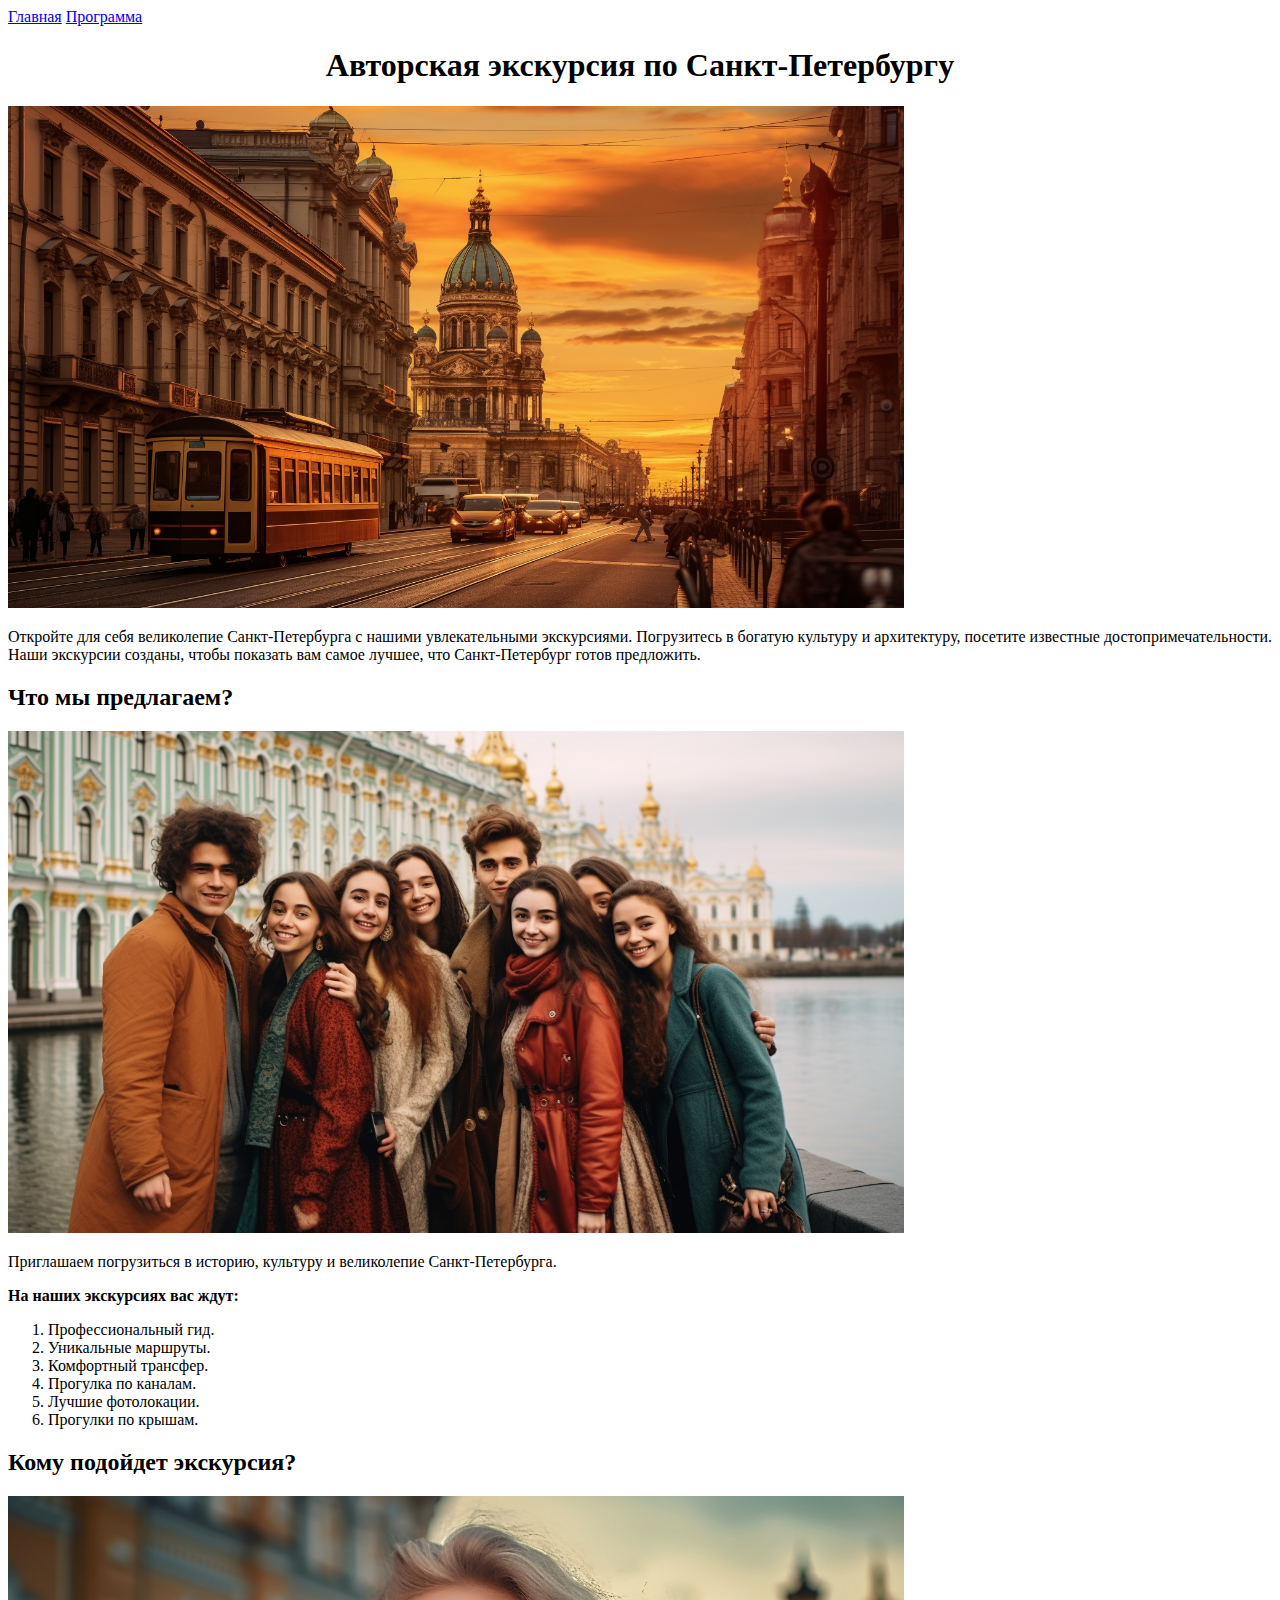
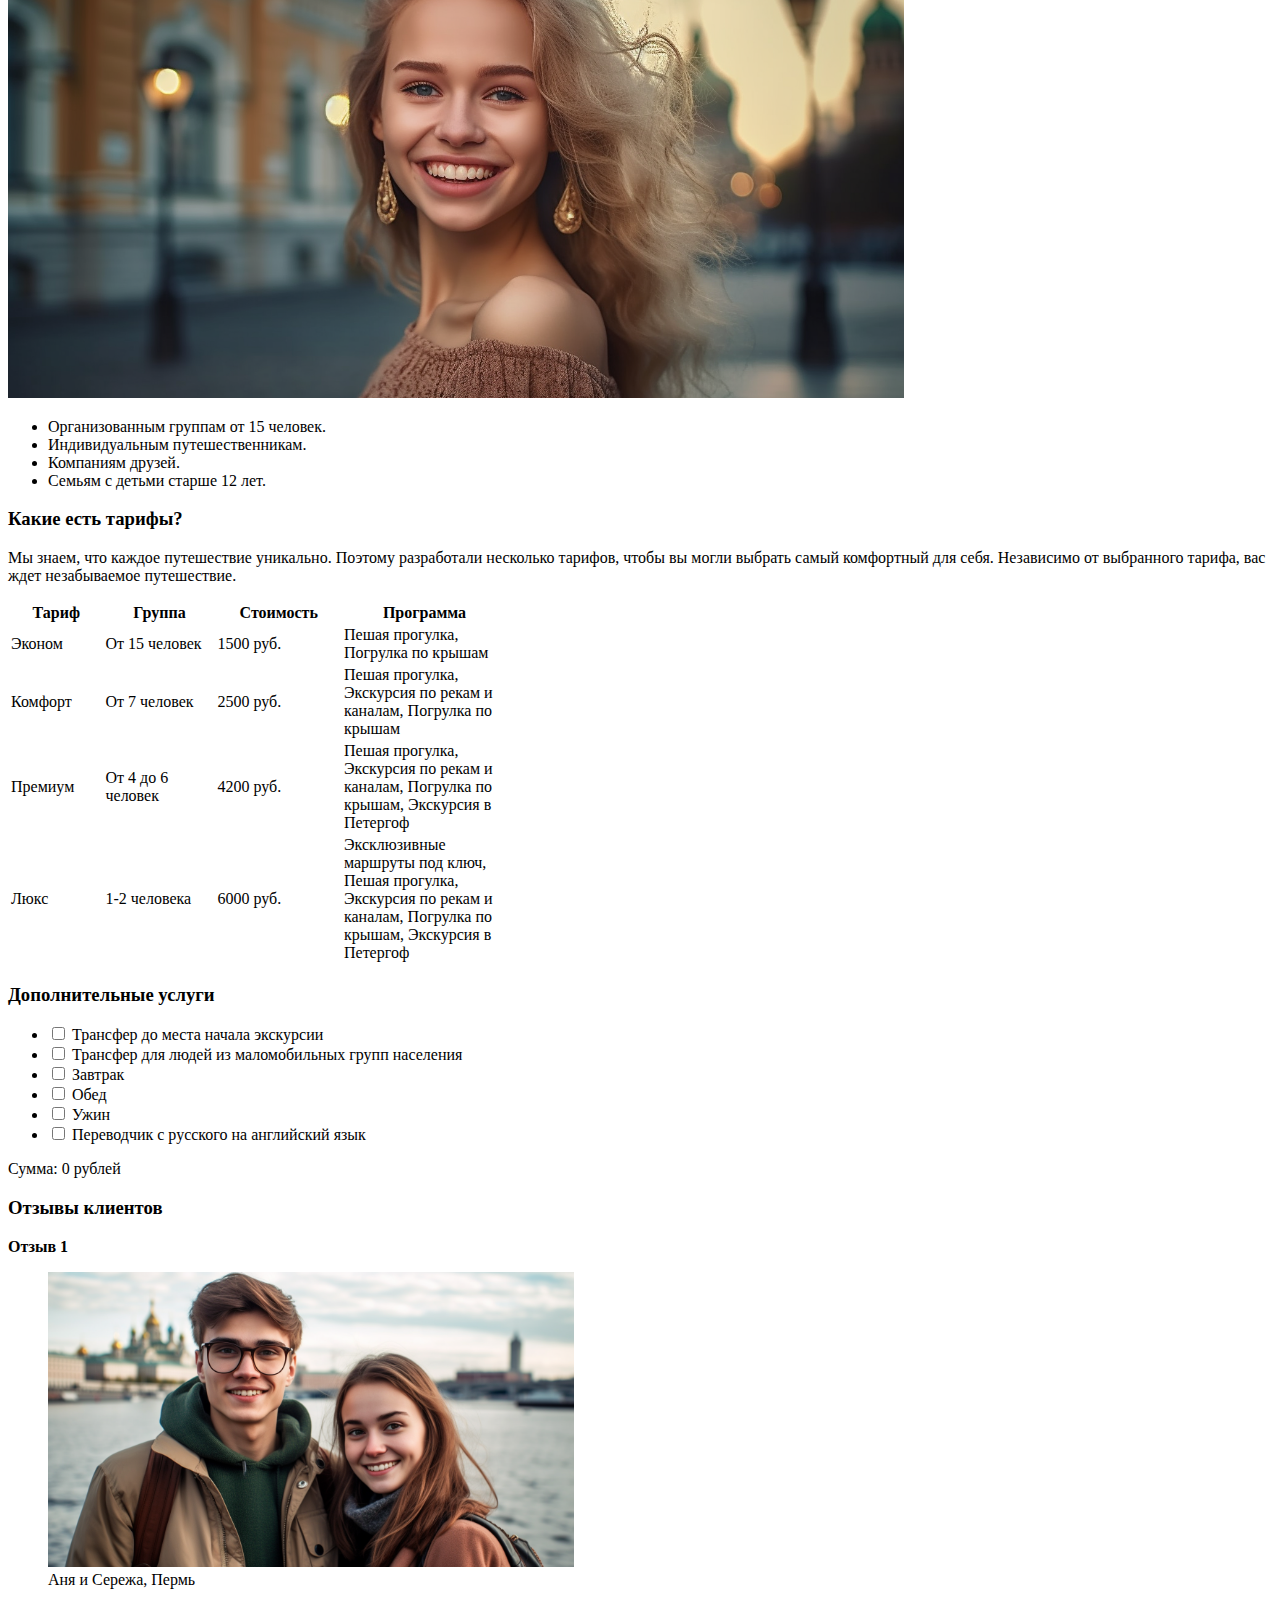
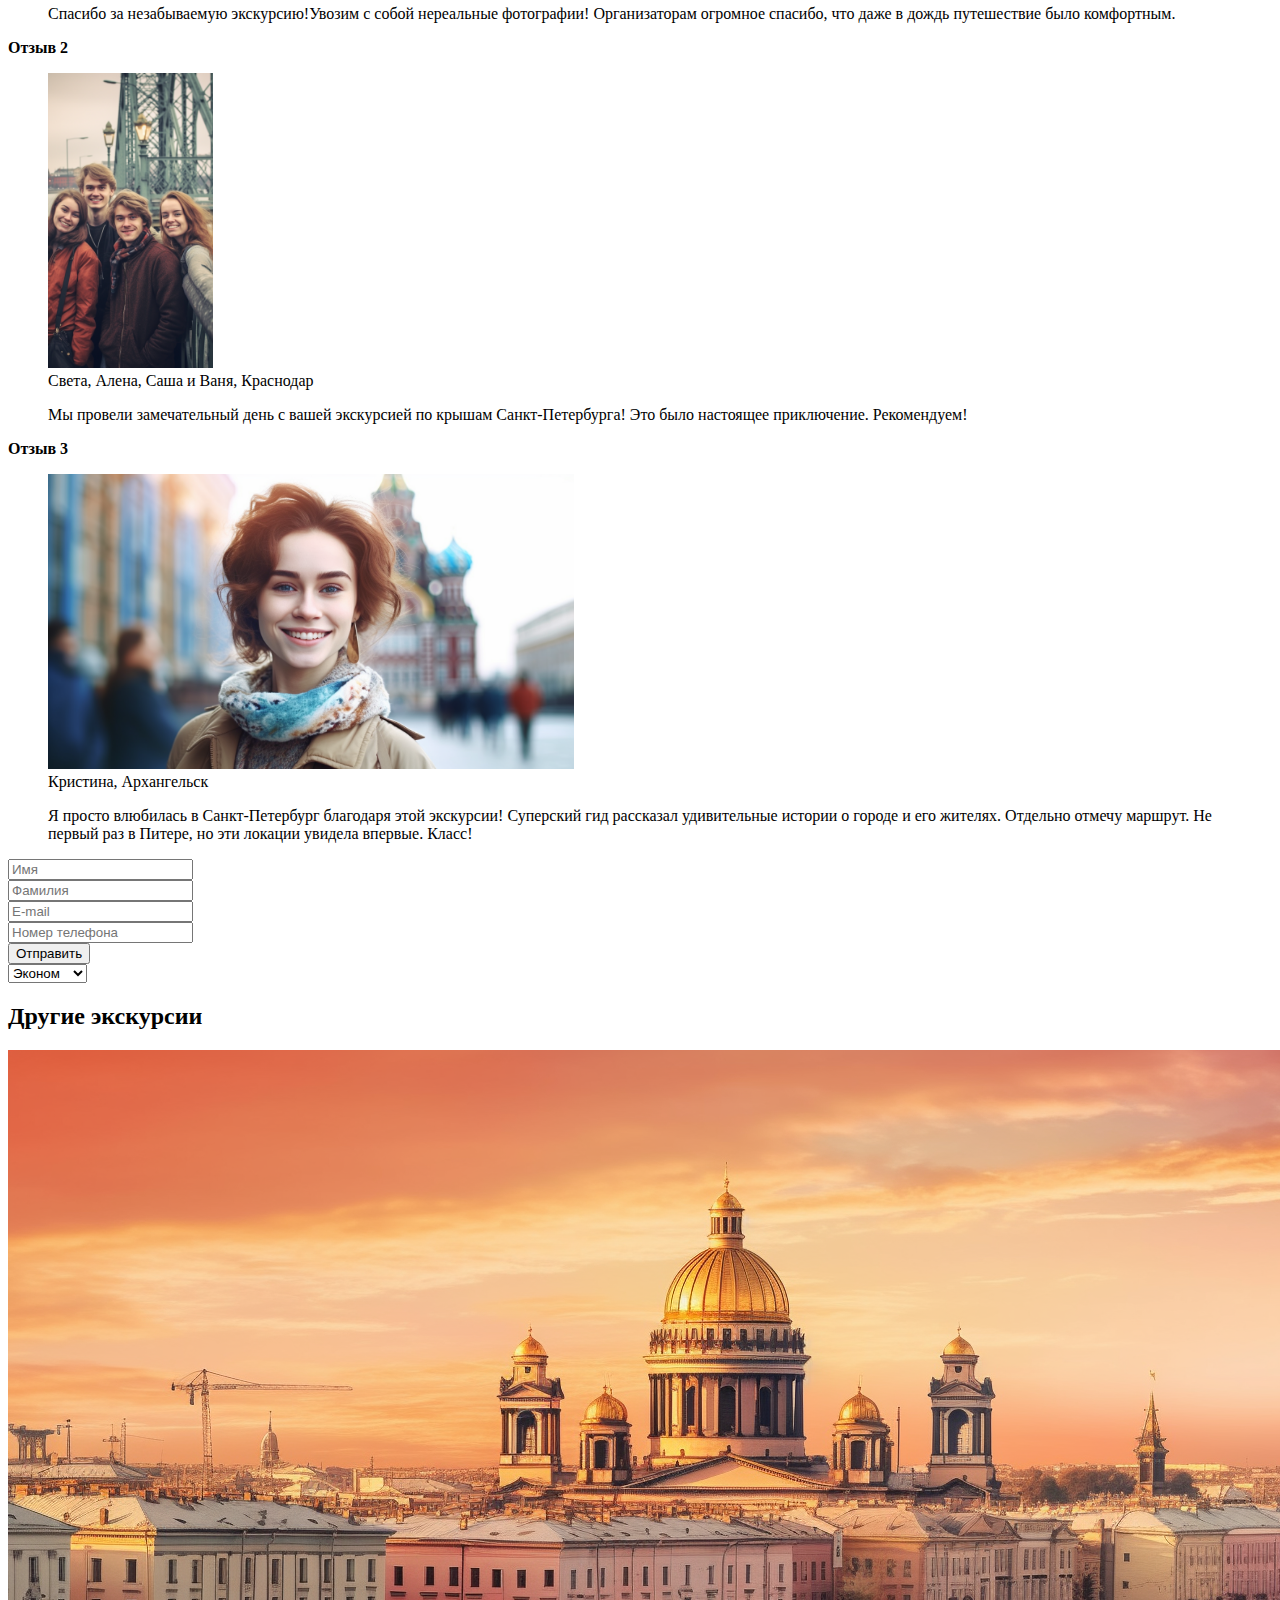
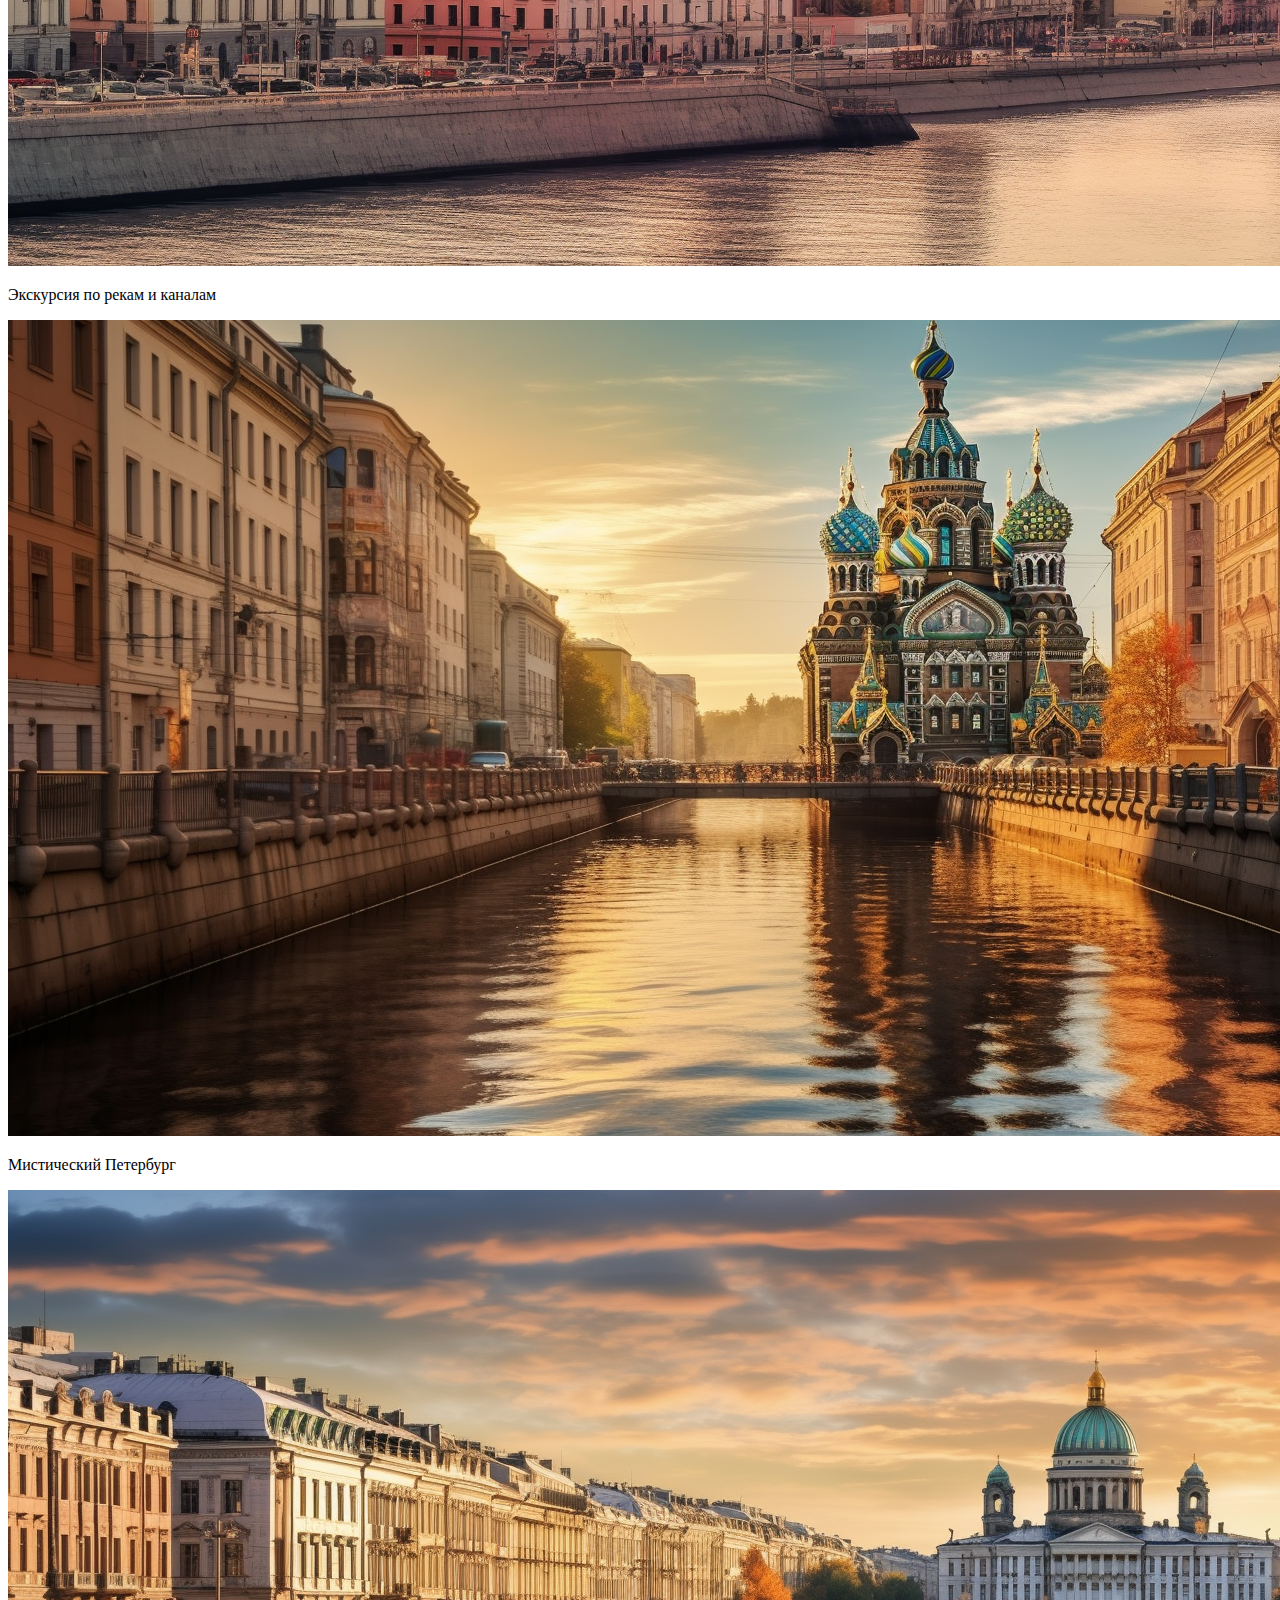
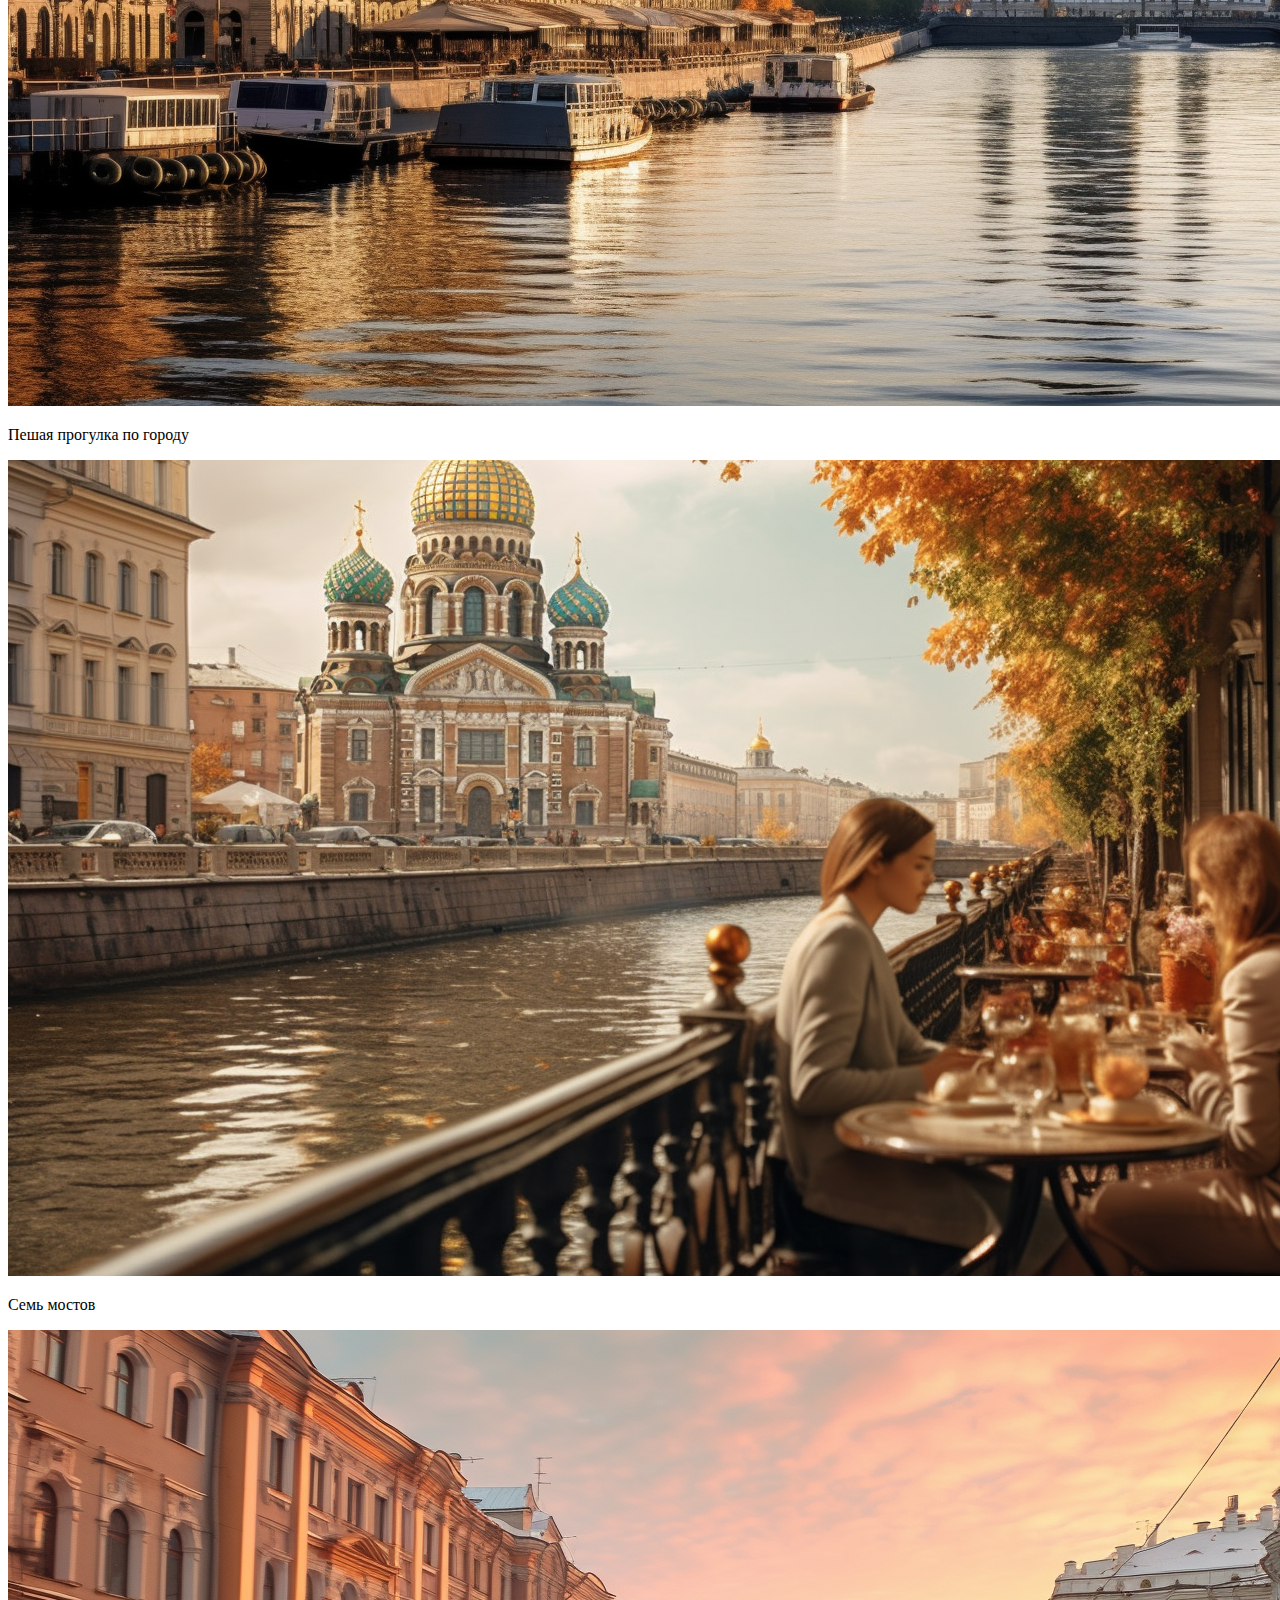
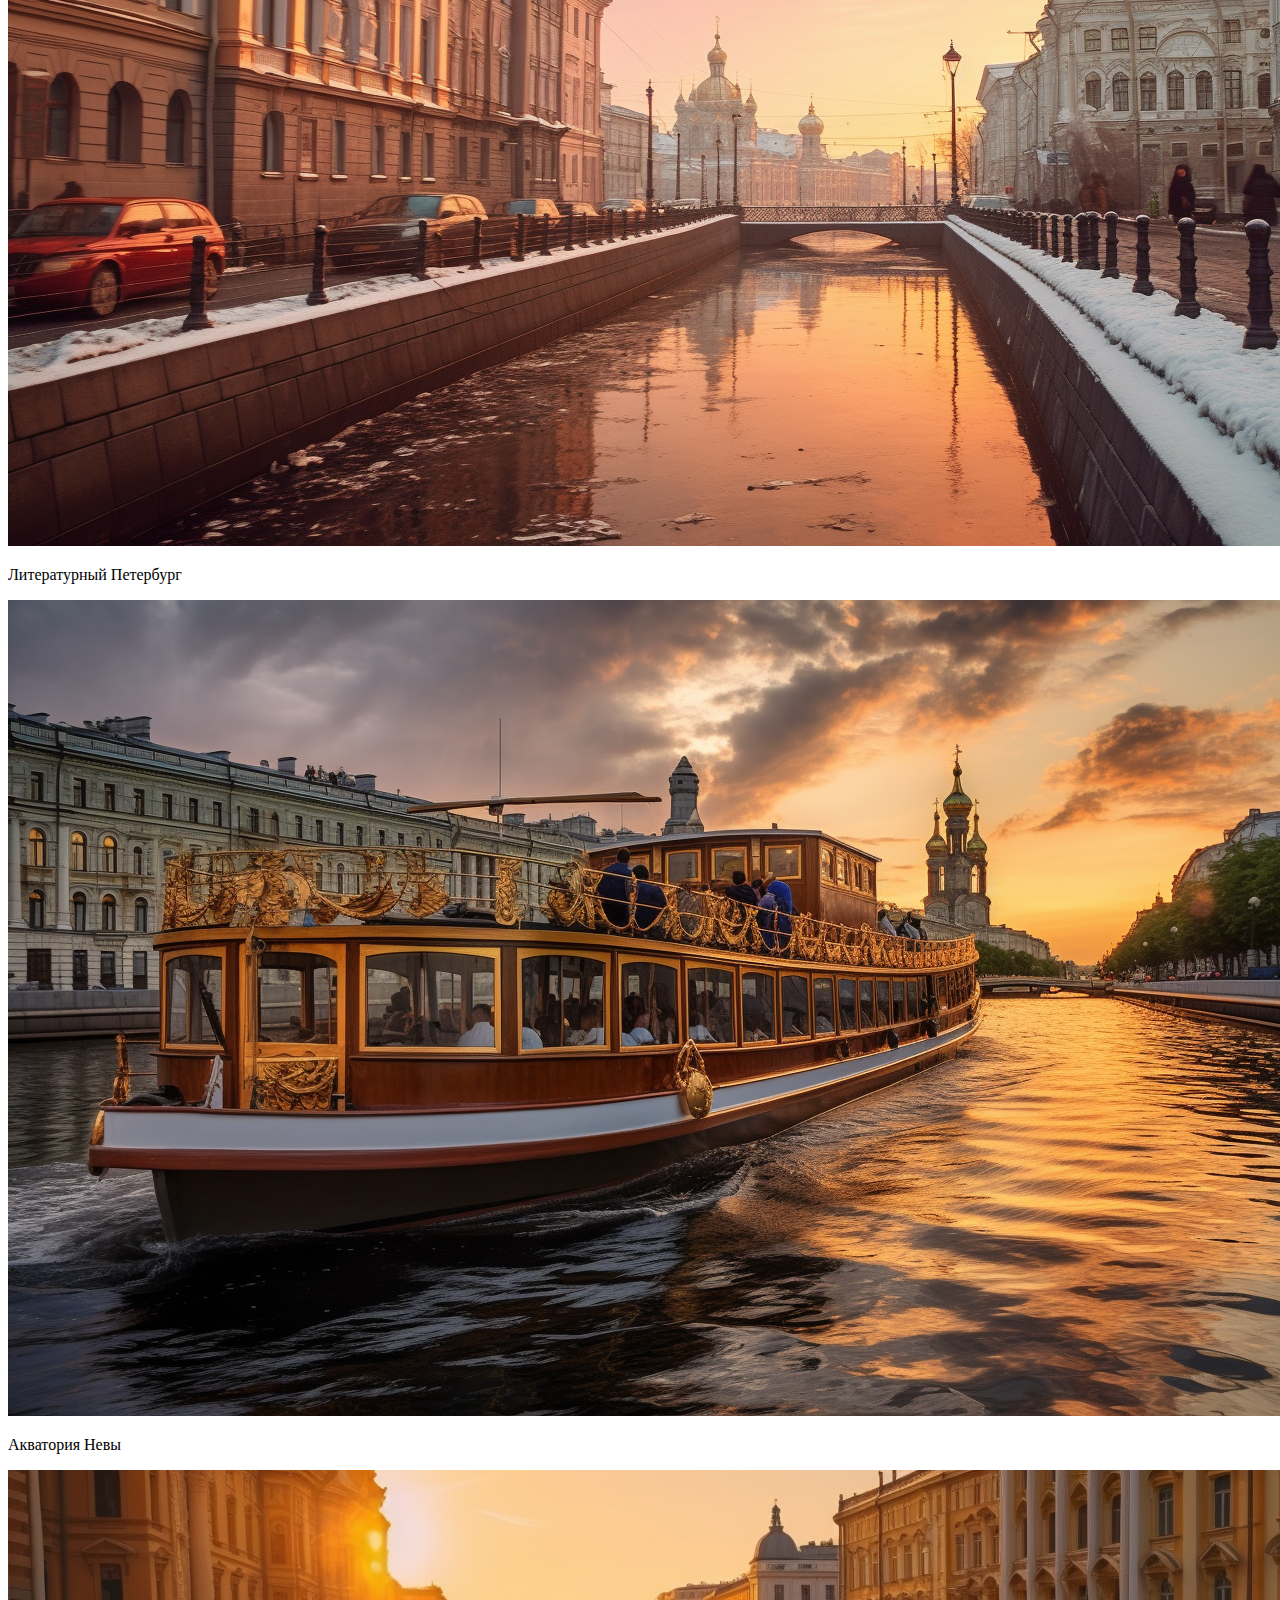
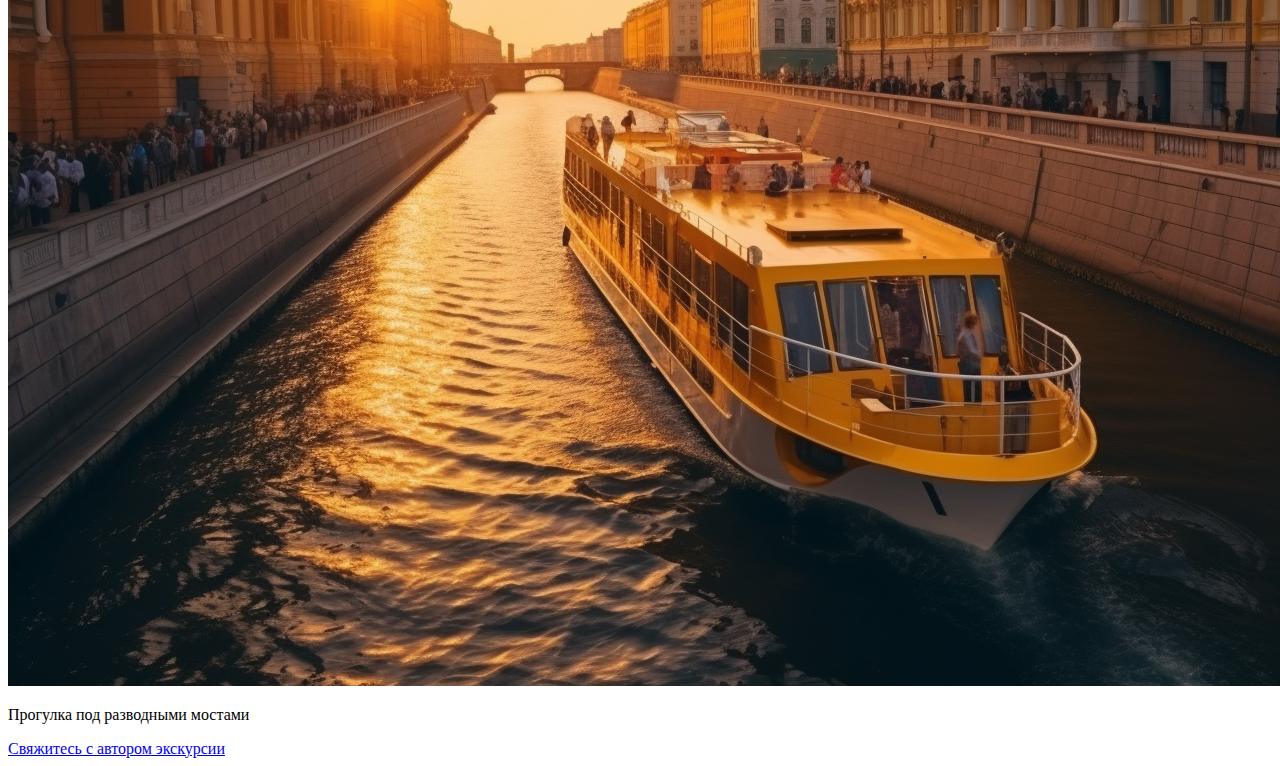
==== index.html @ 8082e351 "first commit" ====
<!DOCTYPE html>
<html>
    <head>
        <title>Экскурсия по Санкт-Петербургу</title>
        <meta charset="utf-8">
    </head>
    <body>
        <header>
            <nav>
                <a href="#home">Главная</a>
                <a href="#program">Программа</a>
            </nav>
        </header>
        <header id="home">
            <h1 align="center">Авторская экскурсия по Санкт-Петербургу</h1>
            <img src="images/1.png"
            alt="View of Saint Petersburg"
            wigth="895"
            height="502">
            <p>Откройте для себя великолепие Санкт-Петербурга с нашими увлекательными экскурсиями. Погрузитесь в богатую культуру и архитектуру, посетите известные достопримечательности. Наши экскурсии созданы, чтобы показать вам самое лучшее, что Санкт-Петербург готов предложить.</p>
        </header>

        <main>
            <section id="program">
                <h2>Что мы предлагаем?</h2>
                    <img src="images/10.png"
                    alt="Group of people in Saint Petersburg"
                    wigth="895"
                    height="502">
                <p>Приглашаем погрузиться в историю, культуру и великолепие Санкт-Петербурга.</p>

                <p><b>На наших экскурсиях вас ждут:</b></p>
                <ol>
                    <li>Профессиональный гид.</li>
                    <li>Уникальные маршруты.</li>
                    <li>Комфортный трансфер.</li>
                    <li>Прогулка по каналам.</li>
                    <li>Лучшие фотолокации.</li>
                    <li>Прогулки по крышам.</li>
                </ol>
            </section>
            
            <section>
                <h2>Кому подойдет экскурсия?</h2>
                    <img src="images/18.png"
                    alt="Girl in Saint Petersburg"
                    wigth="895"
                    height="502">
                <ul>
                    <li>Организованным группам от 15 человек.</li>
                    <li>Индивидуальным путешественникам.</li>
                    <li>Компаниям друзей.</li>
                    <li>Семьям с детьми старше 12 лет.</li>
                </ul>
            </section>

            <section>
                <h3>Какие есть тарифы?</h3>
                <p>Мы знаем, что каждое путешествие уникально. Поэтому разработали несколько тарифов, чтобы вы могли выбрать самый комфортный для себя. Независимо от выбранного тарифа, вас ждет незабываемое путешествие.</p>
                
                <table width="500">
                    <tr>
                        <th width="200">Тариф</th>
                        <th width="300">Группа</th>
                        <th width="300">Стоимость</th>
                        <th width="400">Программа</th>
                    </tr>
                    <tr>
                        <td width="200">Эконом</td>
                        <td width="300">От 15 человек</td>
                        <td width="300">1500 руб.</td>
                        <td width="400">Пешая прогулка, Погрулка по крышам</td>
                    </tr>
                    <tr>
                        <td width="200">Комфорт</td>
                        <td width="300">От 7 человек</td>
                        <td width="300">2500 руб.</td>
                        <td width="400">Пешая прогулка, Экскурсия по рекам и каналам, Погрулка по крышам</td>
                    </tr>
                    <tr>
                        <td width="200">Премиум</td>
                        <td width="300">От 4 до 6 человек</td>
                        <td width="300">4200 руб.</td>
                        <td width="400">Пешая прогулка, Экскурсия по рекам и каналам, Погрулка по крышам, Экскурсия в Петергоф</td>
                    </tr>
                    <tr>
                        <td width="200">Люкс</td>
                        <td width="300"> 1-2 человека</td>
                        <td width="300">6000 руб.</td>
                        <td width="400">Эксклюзивные маршруты под ключ, Пешая прогулка, Экскурсия по рекам и каналам, Погрулка по крышам, Экскурсия в Петергоф</td>
                    </tr>
                </table>
            </section>

            <section>
                <h3>Дополнительные услуги</h3>
                <form>
                    <ul>
                        <li>
                            <input type="checkbox" name="services" value="transfer" data-price="100">
                            <label>Трансфер до места начала экскурсии</label>
                        </li>
                        <li>
                            <input type="checkbox" name="services" value="disabled_transfer" data-price="100">
                            <label>Трансфер для людей из маломобильных групп населения</label>
                        </li>
                        <li>
                            <input type="checkbox" name="services" value="breakfast" data-price="50">
                            <label>Завтрак</label>
                        </li>
                        <li>
                            <input type="checkbox" name="services" value="launch" data-price="80">
                            <label>Обед</label>
                        </li>
                        <li>
                            <input type="checkbox" name="services" value="dinner" data-price="70">
                            <label>Ужин</label>
                        </li>
                        <li>
                            <input type="checkbox" name="services" value="translator" data-price="150">
                            <label>Переводчик с русского на английский язык</label>
                        </li>
                    </ul>
                </form>
                <p2 id="total-price">Сумма: 0 рублей</p2>
            </section>

            <section>
                <h3>Отзывы клиентов</h3>

                <p><b>Отзыв 1</b></p>
                <figure> <img src="images/5.png"
                        alt="People who veseted Saint Petersburg and they are happy about it"
                        wigth="526"
                        height="295">
                    <figcaption>Аня и Сережа, Пермь</figcaption>
                </figure>
                <blockquote>Спасибо за незабываемую экскурсию!Увозим с собой нереальные фотографии! Организаторам огромное спасибо, что даже в дождь путешествие было комфортным.</blockquote>
                    
                <p><b>Отзыв 2</b></p>
                <figure><img src="images/17.png"
                        alt="Friends were glad to visit Saint Petersburg"
                        wigth="526"
                        height="295">
                    <figcaption>Света, Алена, Саша и Ваня, Краснодар</figcaption>
                </figure>
                <blockquote>Мы провели замечательный день с вашей экскурсией по крышам Санкт-Петербурга! Это было настоящее приключение. Рекомендуем!</blockquote>
                
                <p><b>Отзыв 3</b></p>
                <figure><img src="images/21.png"
                        alt="Girl vicited Saint Petersburg and loved it"
                        wigth="526"
                        height="295">
                    <figcaption>Кристина, Архангельск</figcaption>
                </figure>
                <blockquote>Я просто влюбилась в Санкт-Петербург благодаря этой экскурсии! Суперский гид рассказал удивительные истории о городе и его жителях. Отдельно отмечу маршрут. 
                    Не первый раз в Питере, но эти локации увидела впервые. Класс!
                </blockquote>
            </section>

            <section>
                <form>
                    <input type="text" placeholder="Имя"><br>
                    <input type="text" placeholder="Фамилия"><br>
                    <input type="mail" placeholder="E-mail"><br>
                    <input type="text" placeholder="Номер телефона"><br>
                    <button type="submit">Отправить</button>
                </form>

                <select name="tariff" id="tariff">
                    <label for="tariff">Выберите тариф</label>
                    <option value="economy">Эконом</option>
                    <option value="comfort">Комфорт</option>
                    <option value="premium">Премиум</option>
                    <option value="lux">Люкс</option>
                </select>
            </section>
            
            <aside>
                <h2>Другие экскурсии</h2>
                <img src="images/2.png" alt="Rivers and channels of Saint Petersburg">
                <p>Экскурсия по рекам и каналам</p>
                <img src="images/3.png" alt="Mystical Saint Prtrrsburg">
                <p>Мистический Петербург</p>
                <img src="images/4.png" alt="Walking around the city">
                <p>Пешая прогулка по городу</p>
                <img src="images/6.png" alt="Seven bridges">
                <p>Семь мостов</p>
                <img src="images/7.png" alt="literary Petersburg">
                <p>Литературный Петербург</p>
                <img src="images/8.png" alt="Neva River water area">
                <p>Акватория Невы</p>
                <img src="images/9.png" alt="A walk under the drawbridges">
                <p>Прогулка под разводными мостами</p>
            </aside>

        </main>
        <a href="https://t.me/edusondaily">Свяжитесь с автором экскурсии</a>
    </body>
</html>
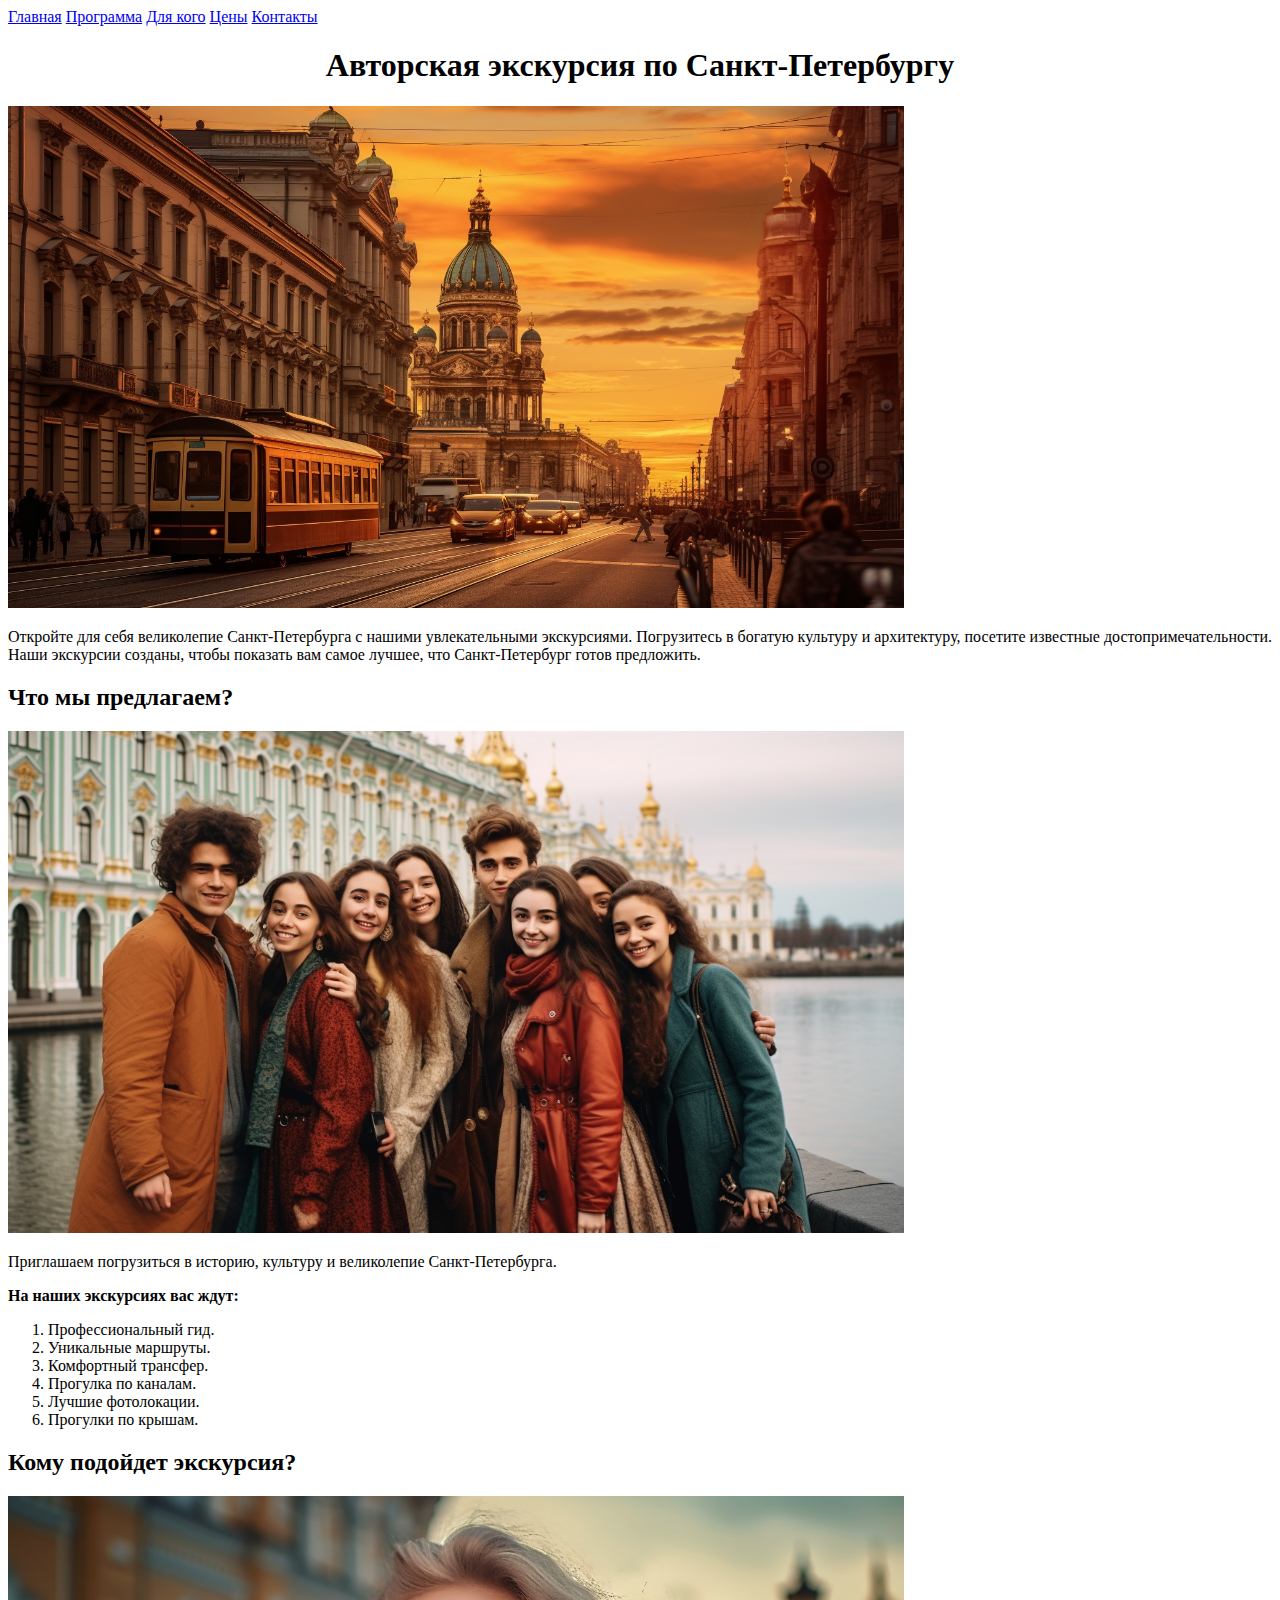
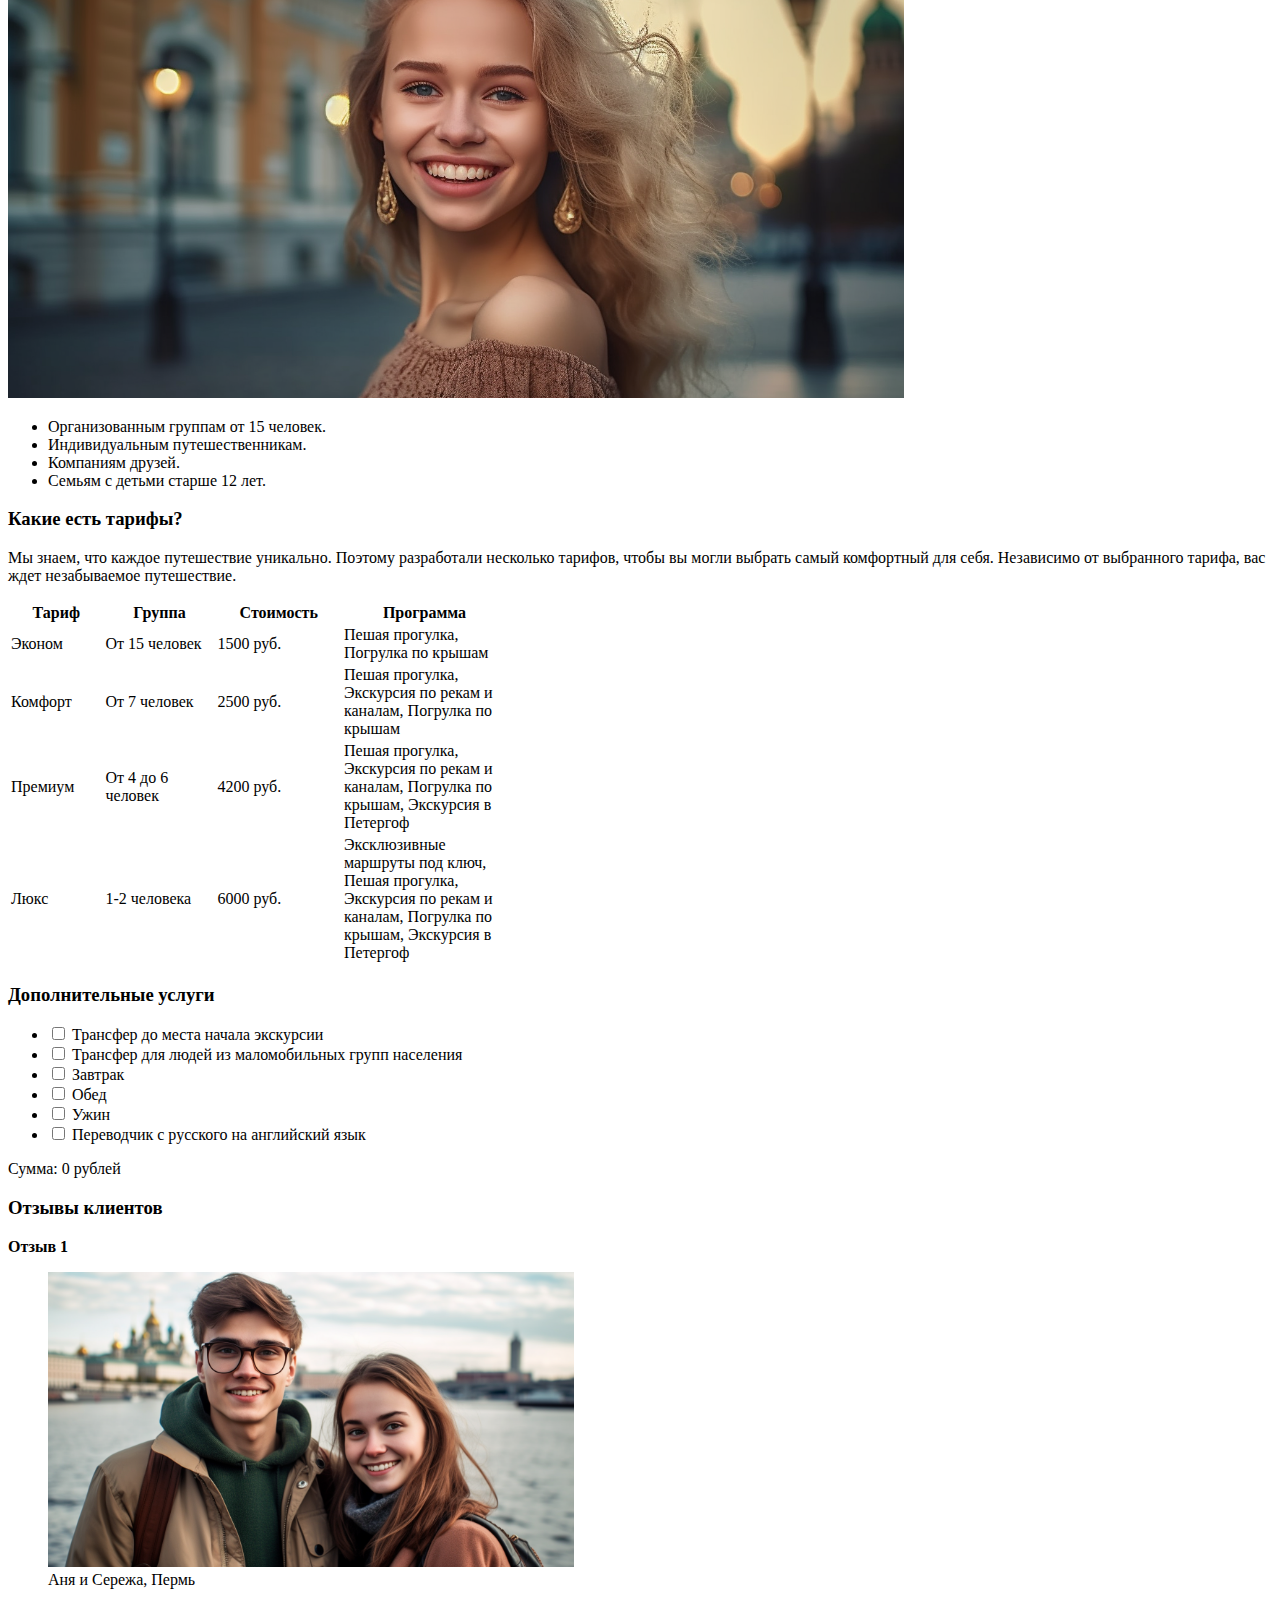
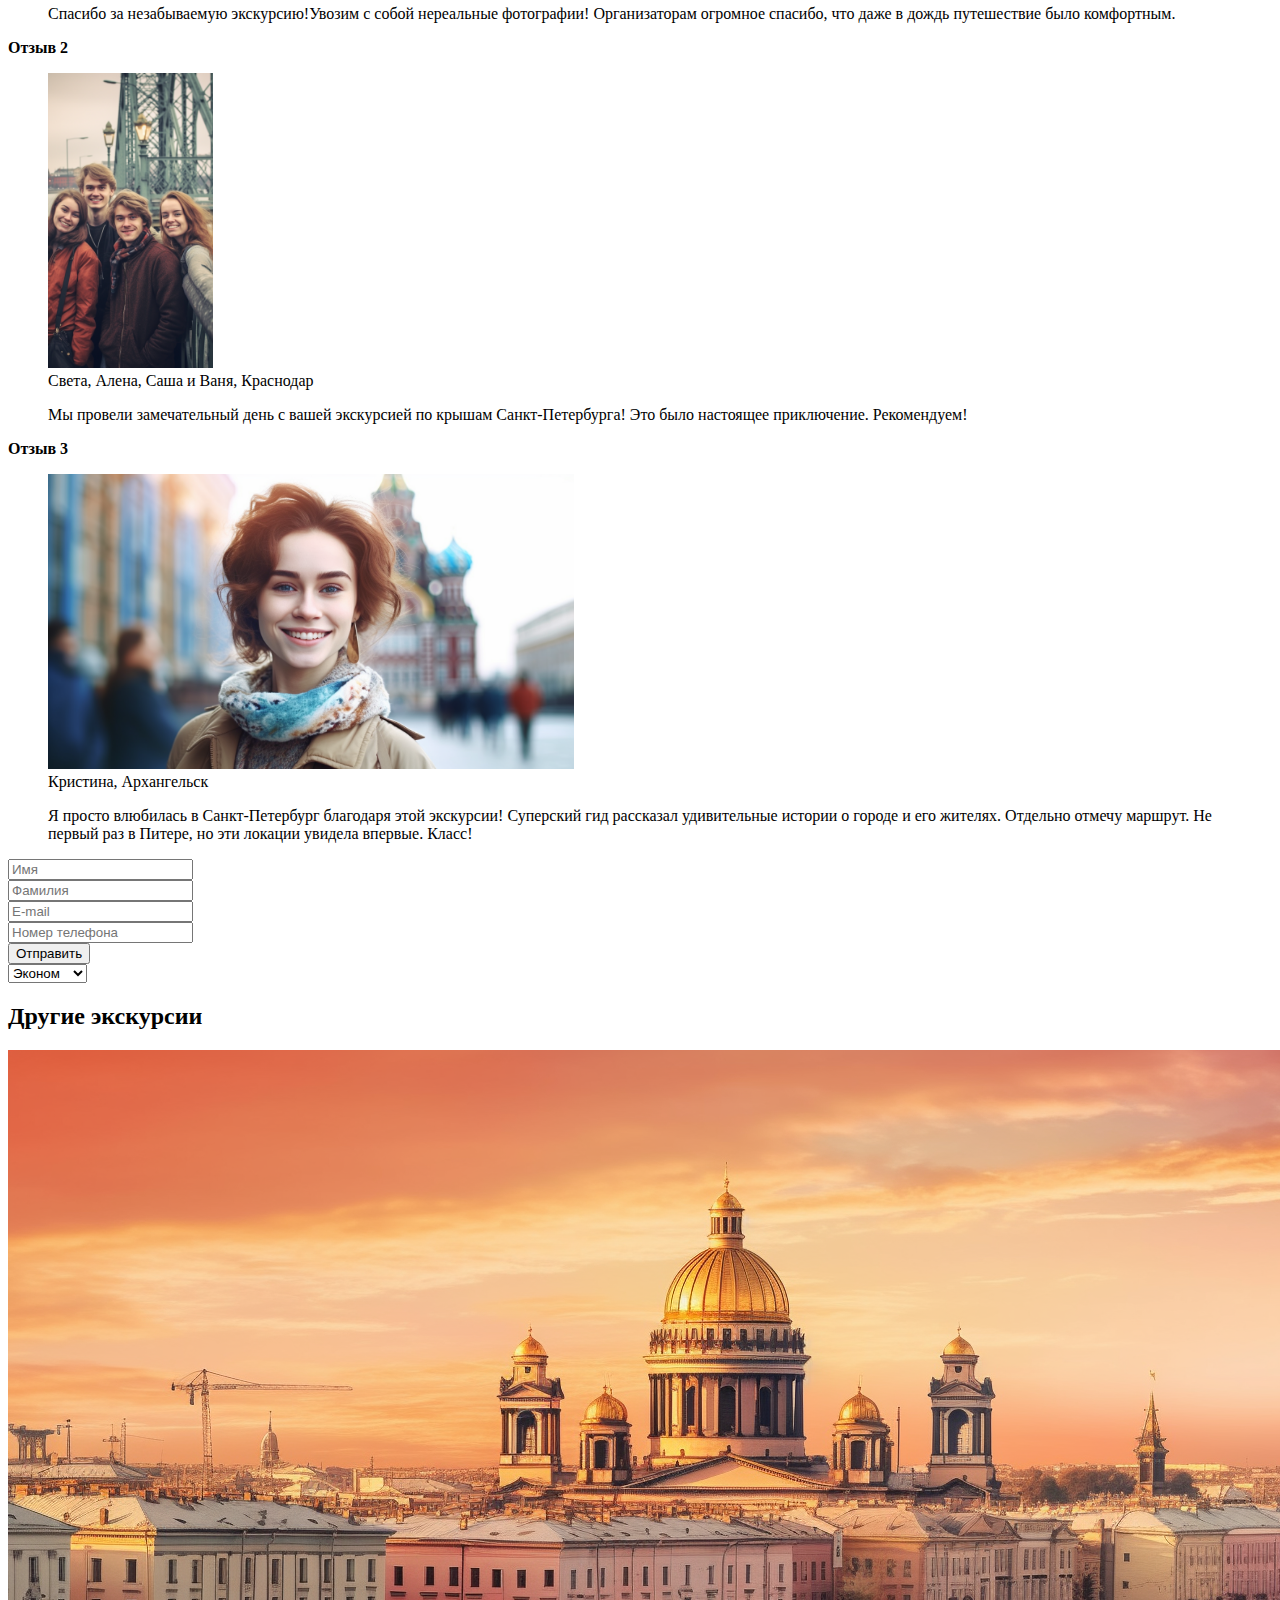
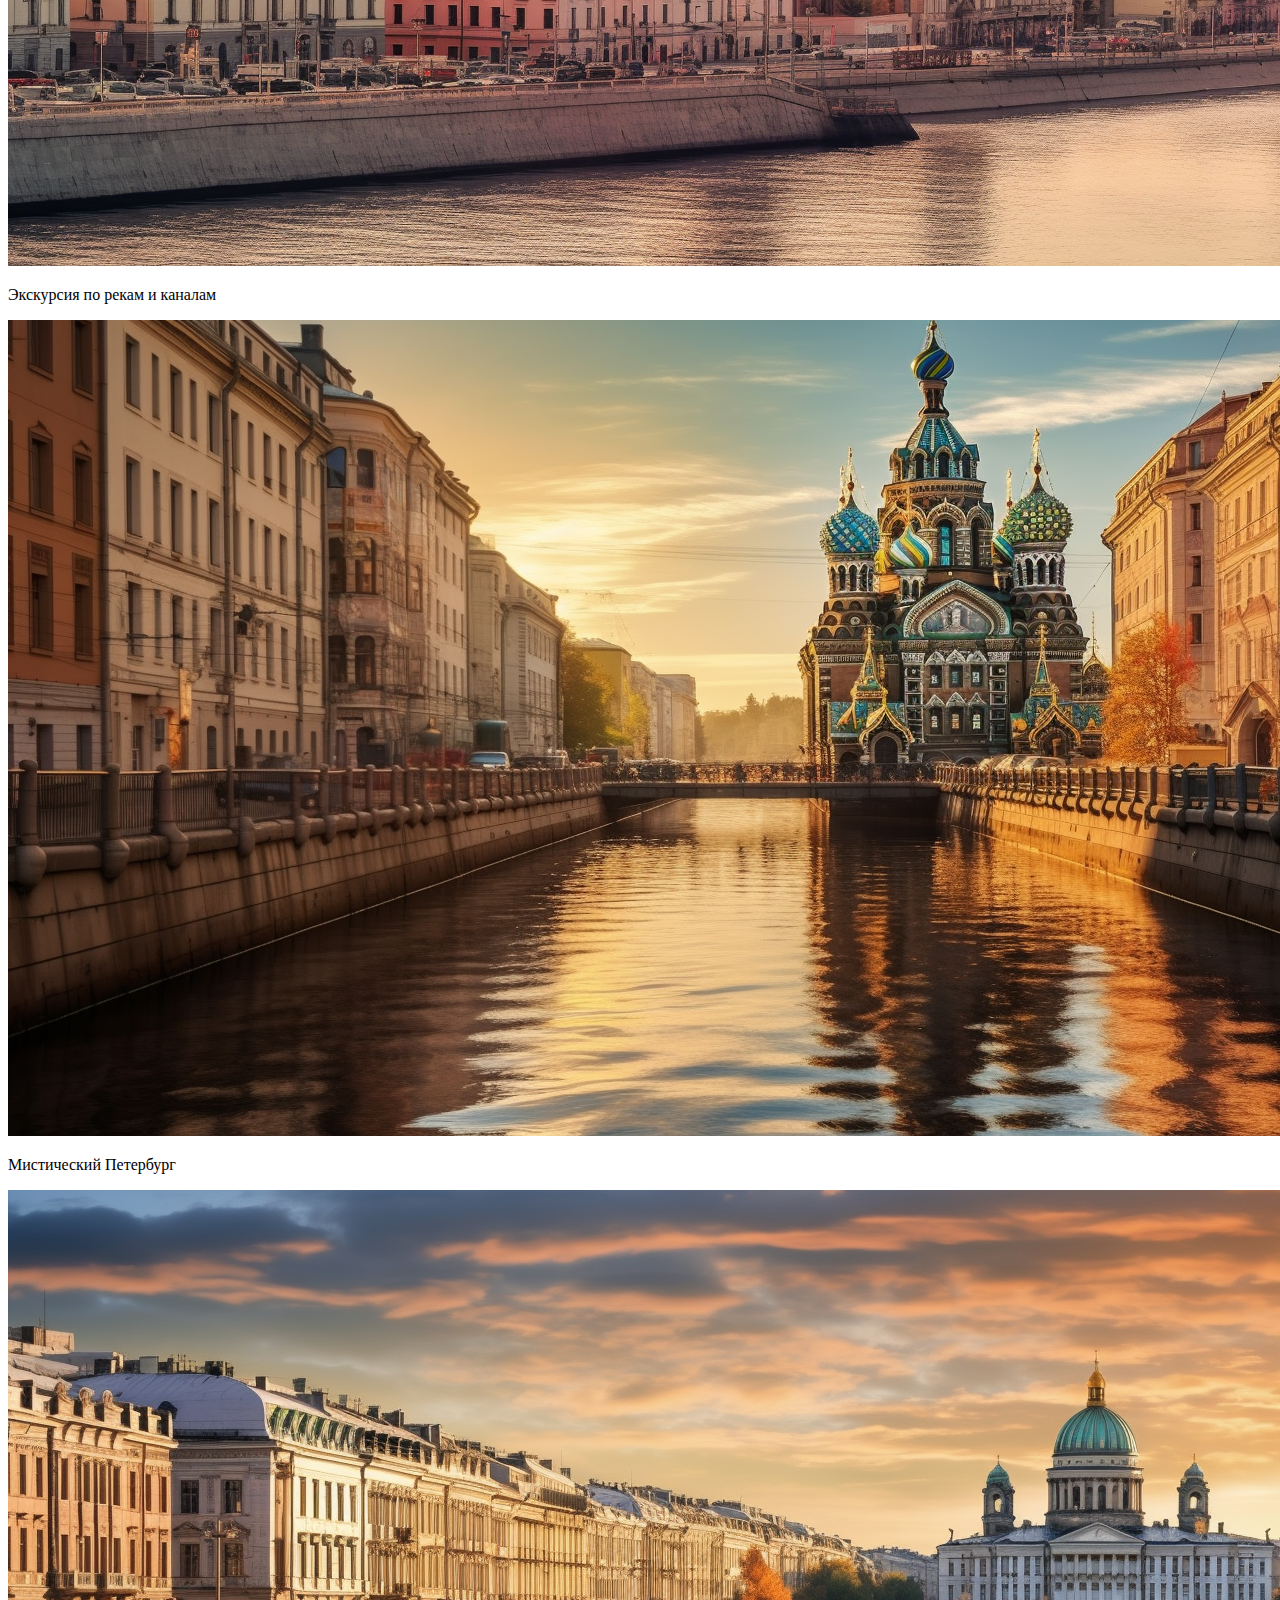
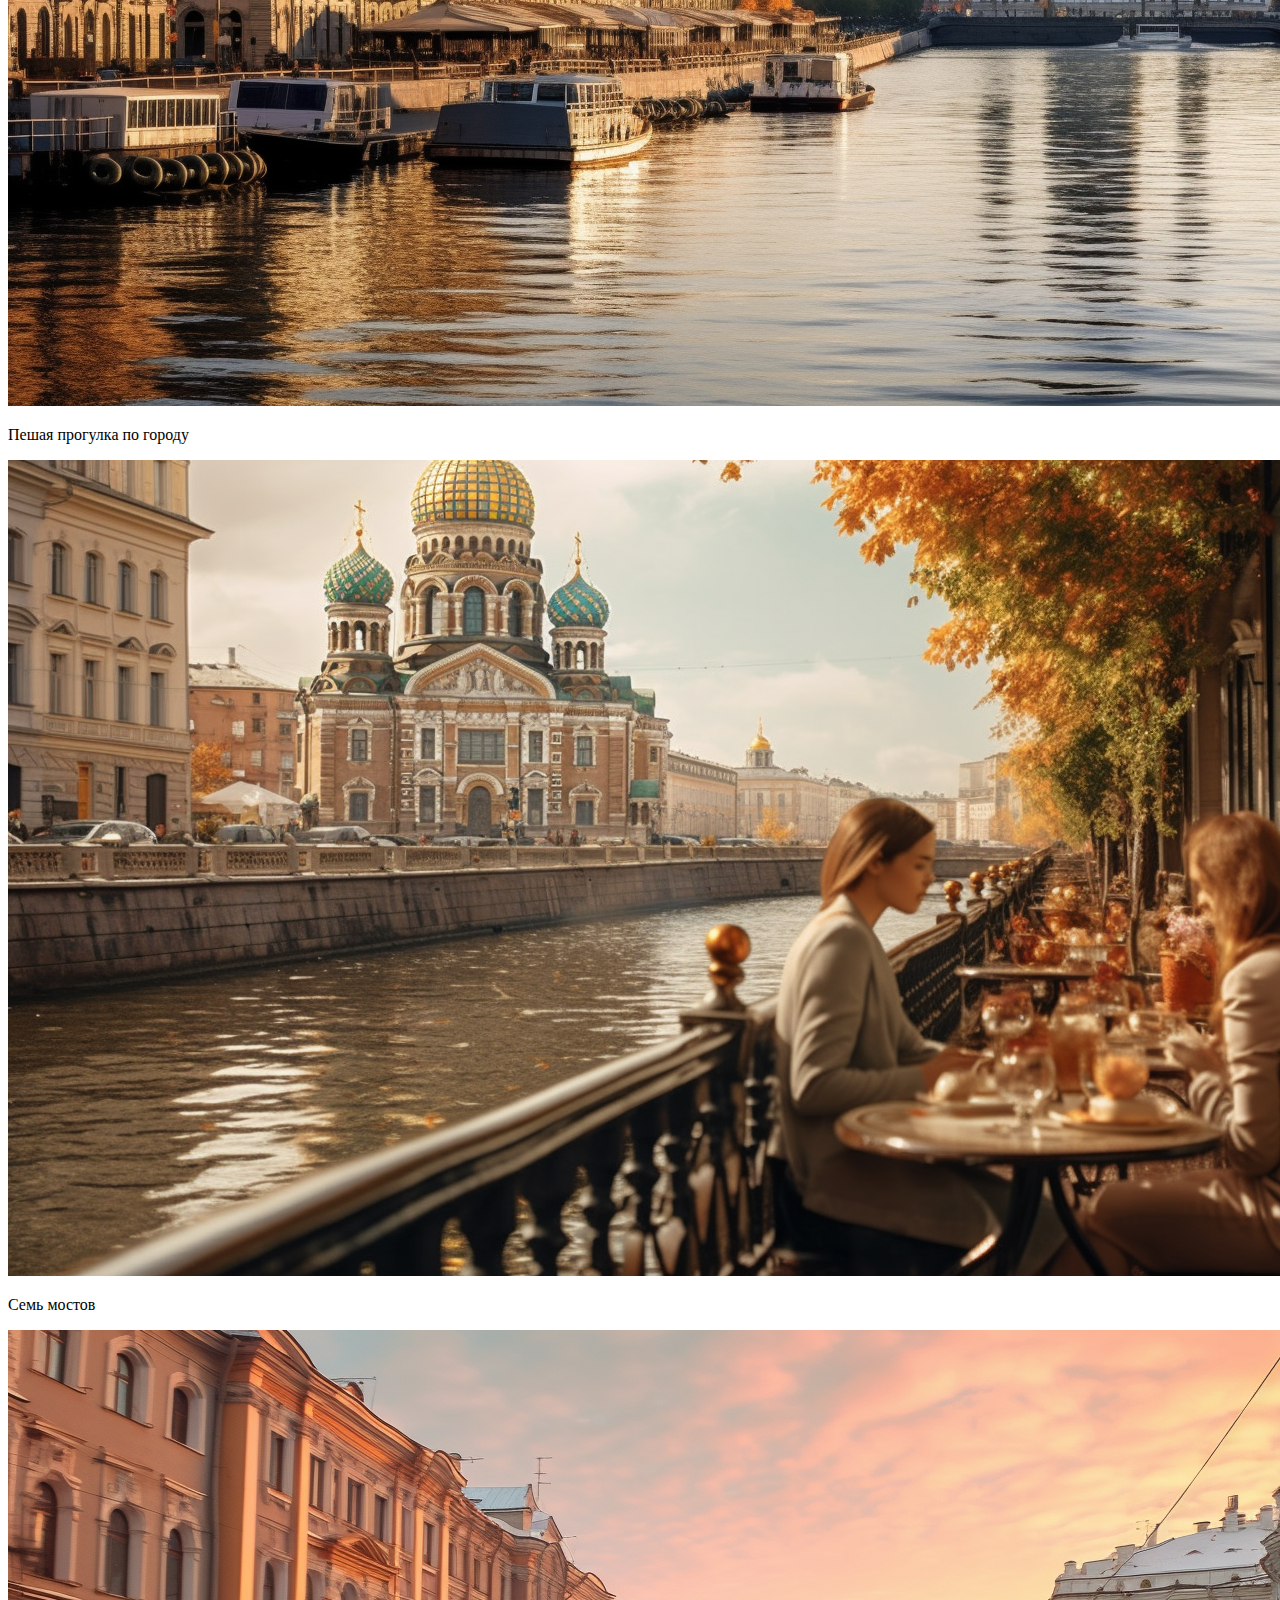
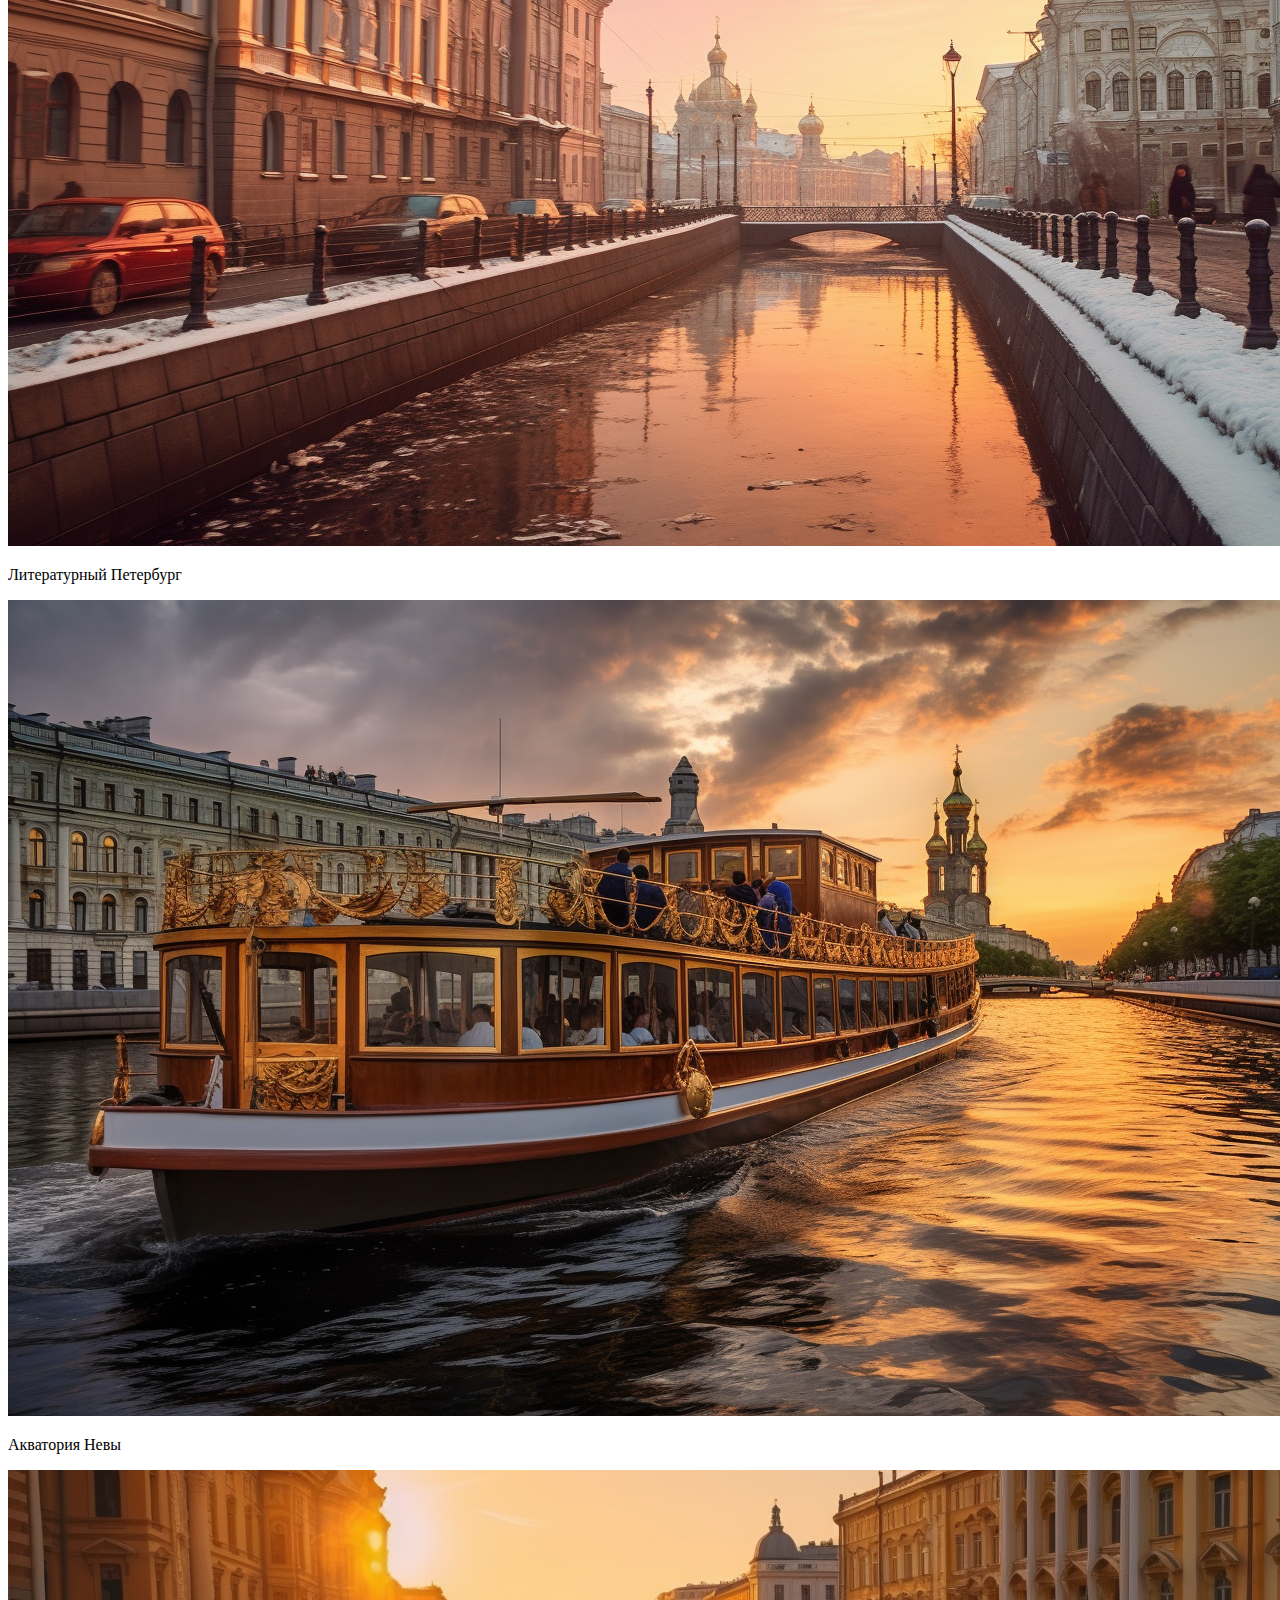
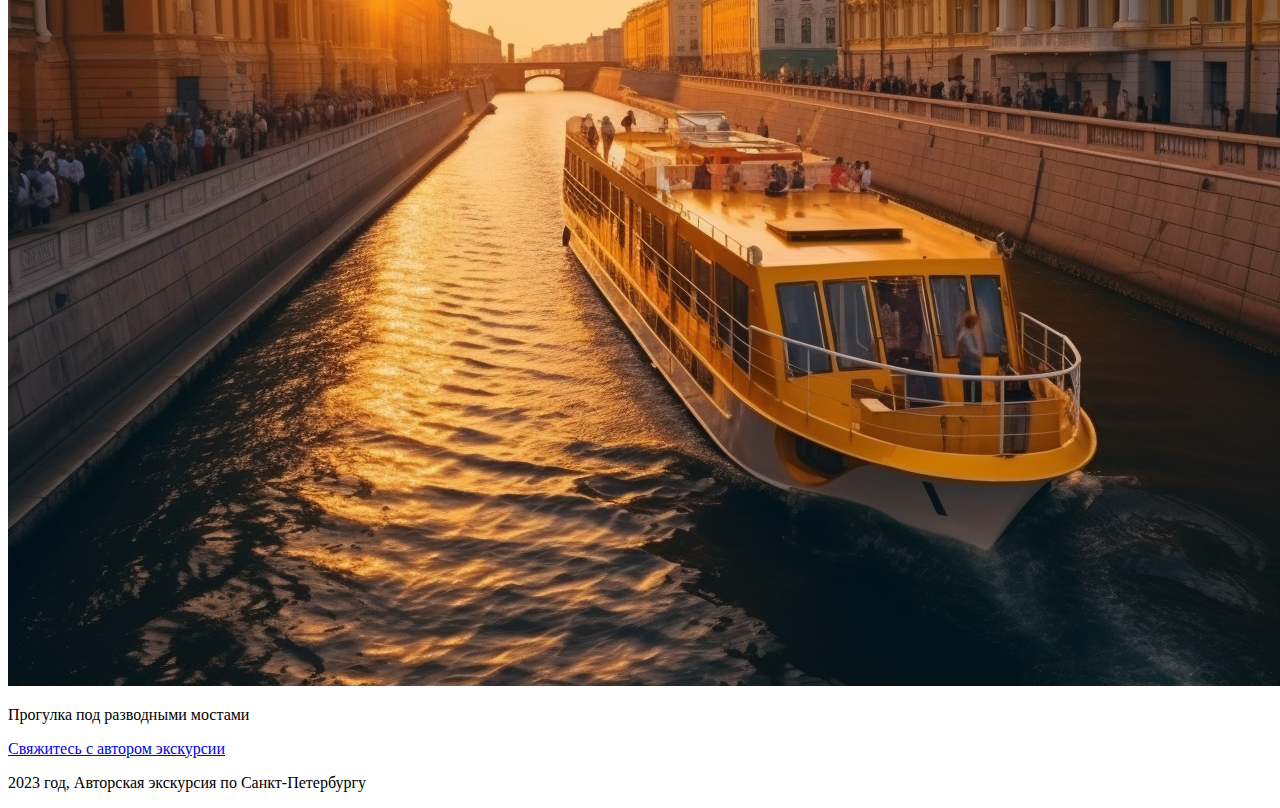
==== commit b6b3acf4: "add_footer" ====
--- a/index.html
+++ b/index.html
@@ -9,6 +9,9 @@
             <nav>
                 <a href="#home">Главная</a>
                 <a href="#program">Программа</a>
+                <a href="#audience">Для кого</a>
+                <a href="#prices">Цены</a>
+                <a href="#contacts">Контакты</a>
             </nav>
         </header>
         <header id="home">
@@ -40,7 +43,7 @@
                 </ol>
             </section>
             
-            <section>
+            <section id="audience">
                 <h2>Кому подойдет экскурсия?</h2>
                     <img src="images/18.png"
                     alt="Girl in Saint Petersburg"
@@ -54,7 +57,7 @@
                 </ul>
             </section>
 
-            <section>
+            <section id="prices">
                 <h3>Какие есть тарифы?</h3>
                 <p>Мы знаем, что каждое путешествие уникально. Поэтому разработали несколько тарифов, чтобы вы могли выбрать самый комфортный для себя. Независимо от выбранного тарифа, вас ждет незабываемое путешествие.</p>
                 
@@ -195,6 +198,9 @@
             </aside>
 
         </main>
-        <a href="https://t.me/edusondaily">Свяжитесь с автором экскурсии</a>
+        <a href="https://t.me/edusondaily" id="contacts">Свяжитесь с автором экскурсии</a>
+        <footer>
+            <p>2023 год, Авторская экскурсия по Санкт-Петербургу</p>
+        </footer>
     </body>
 </html>
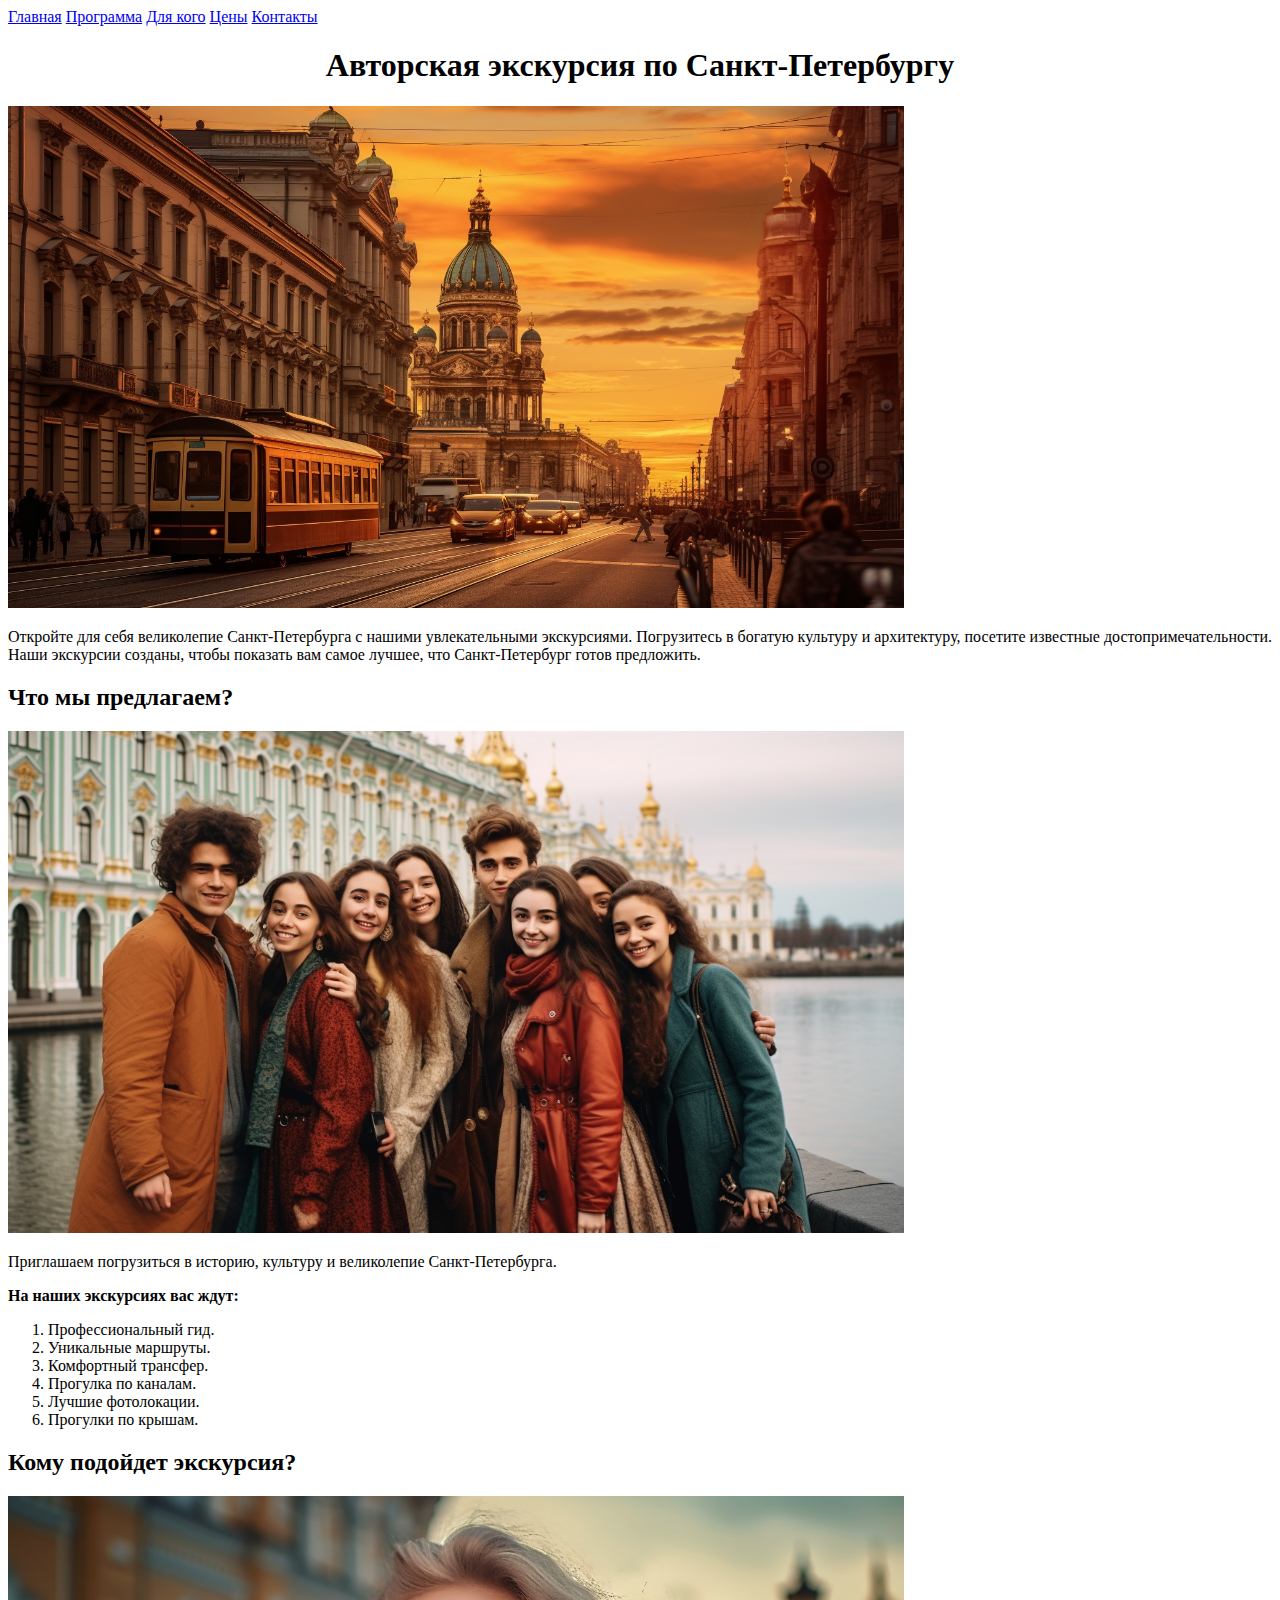
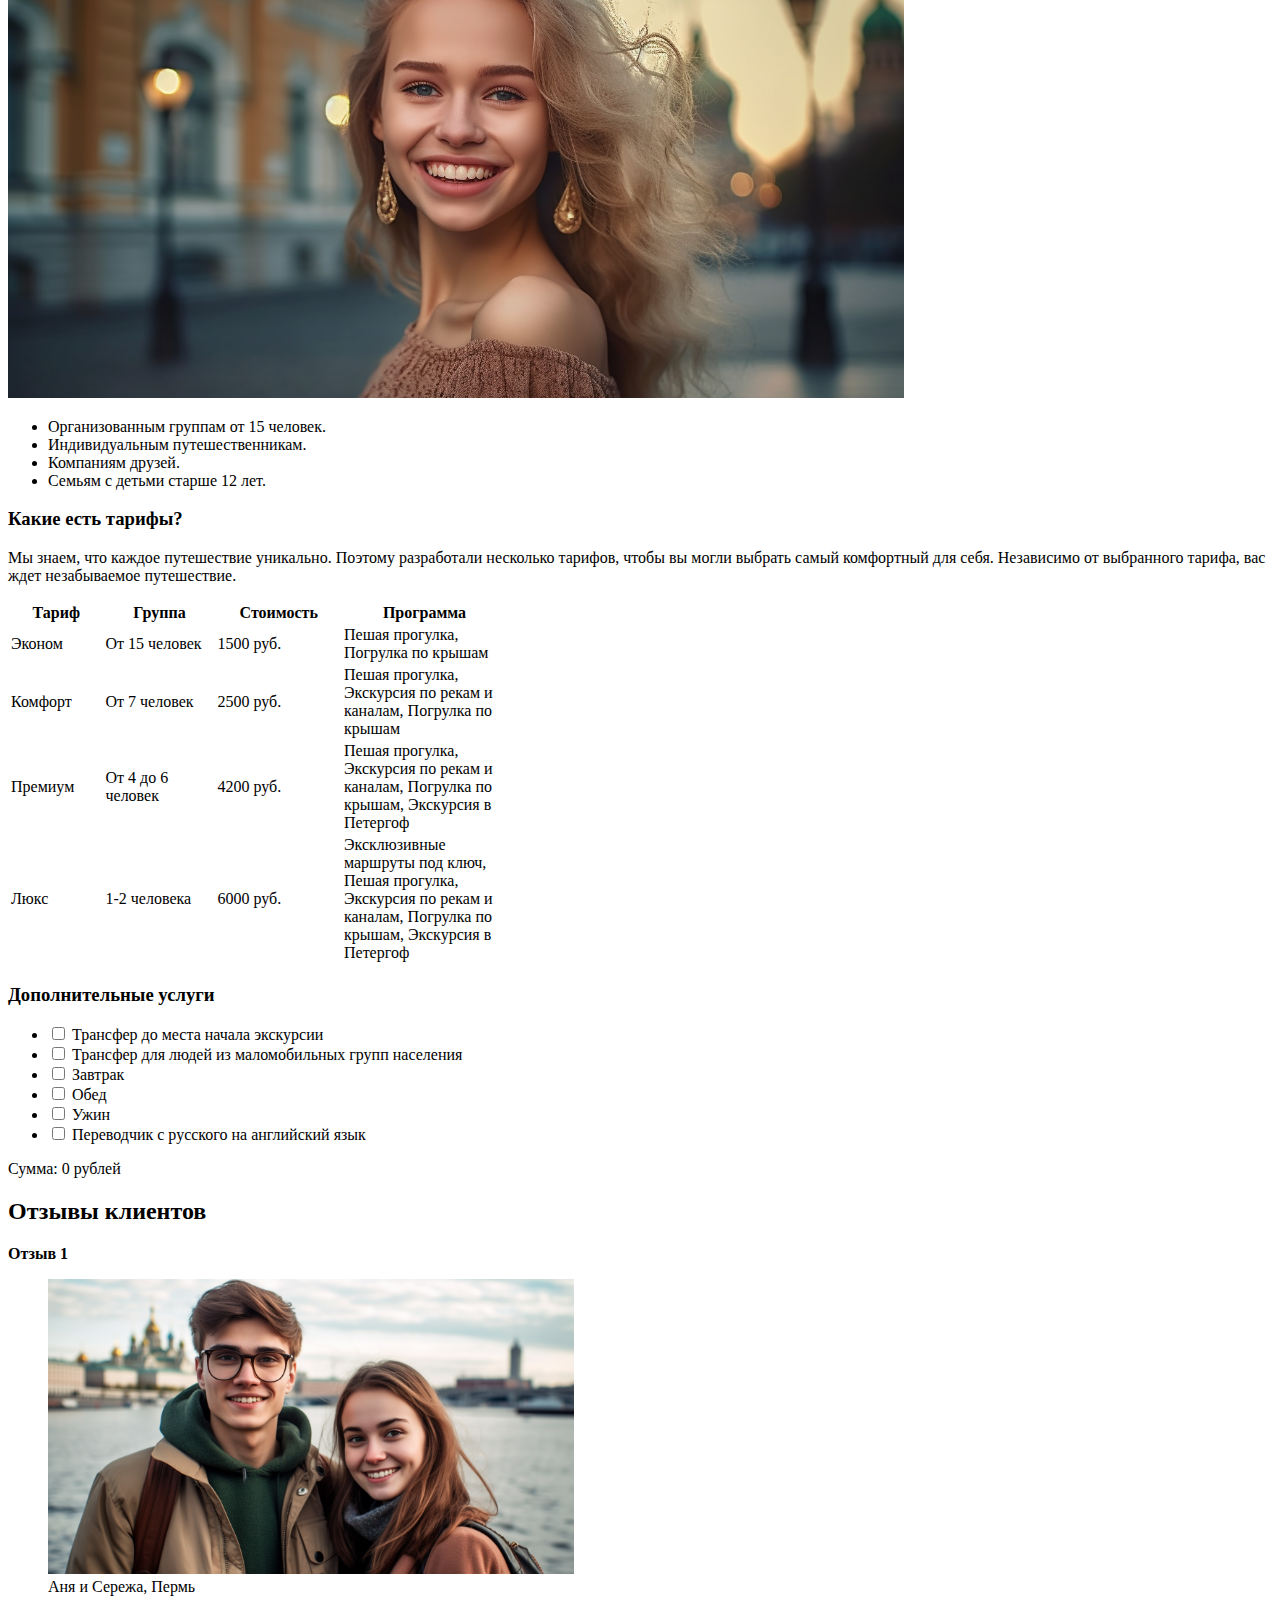
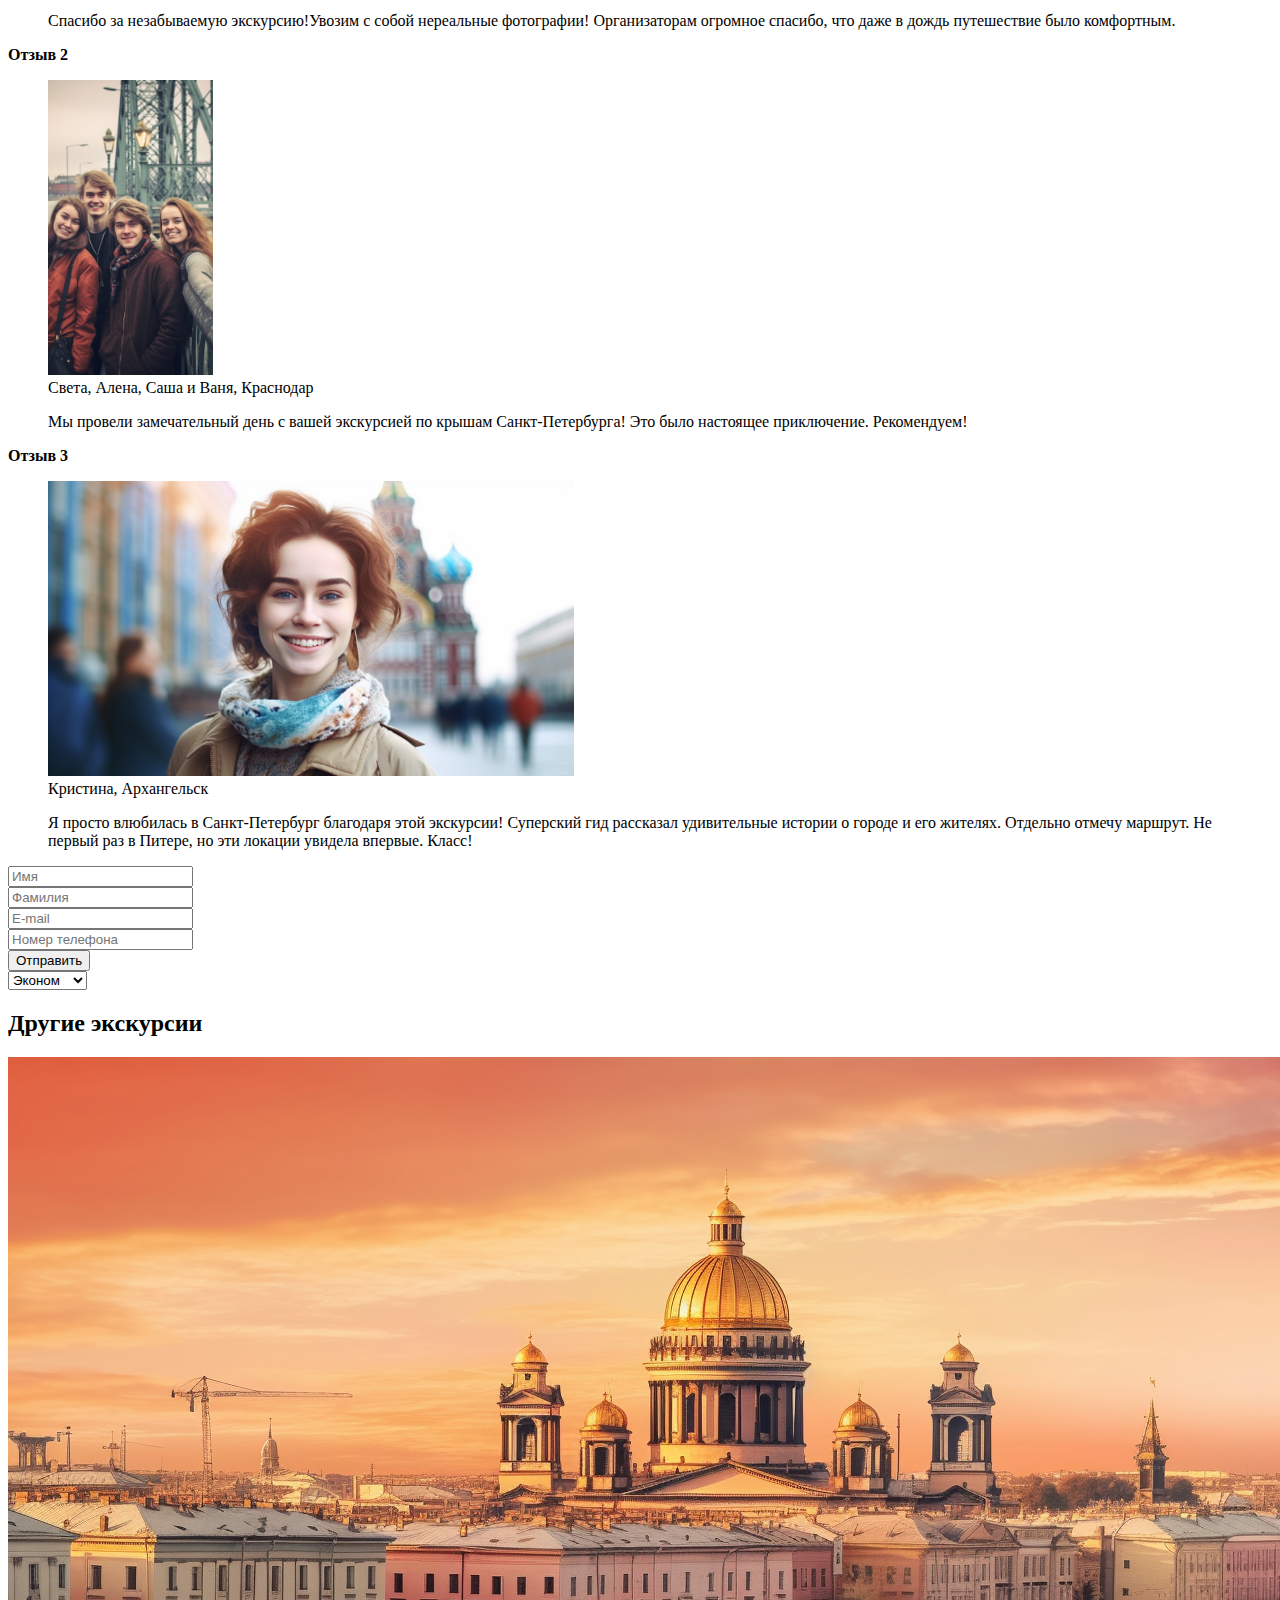
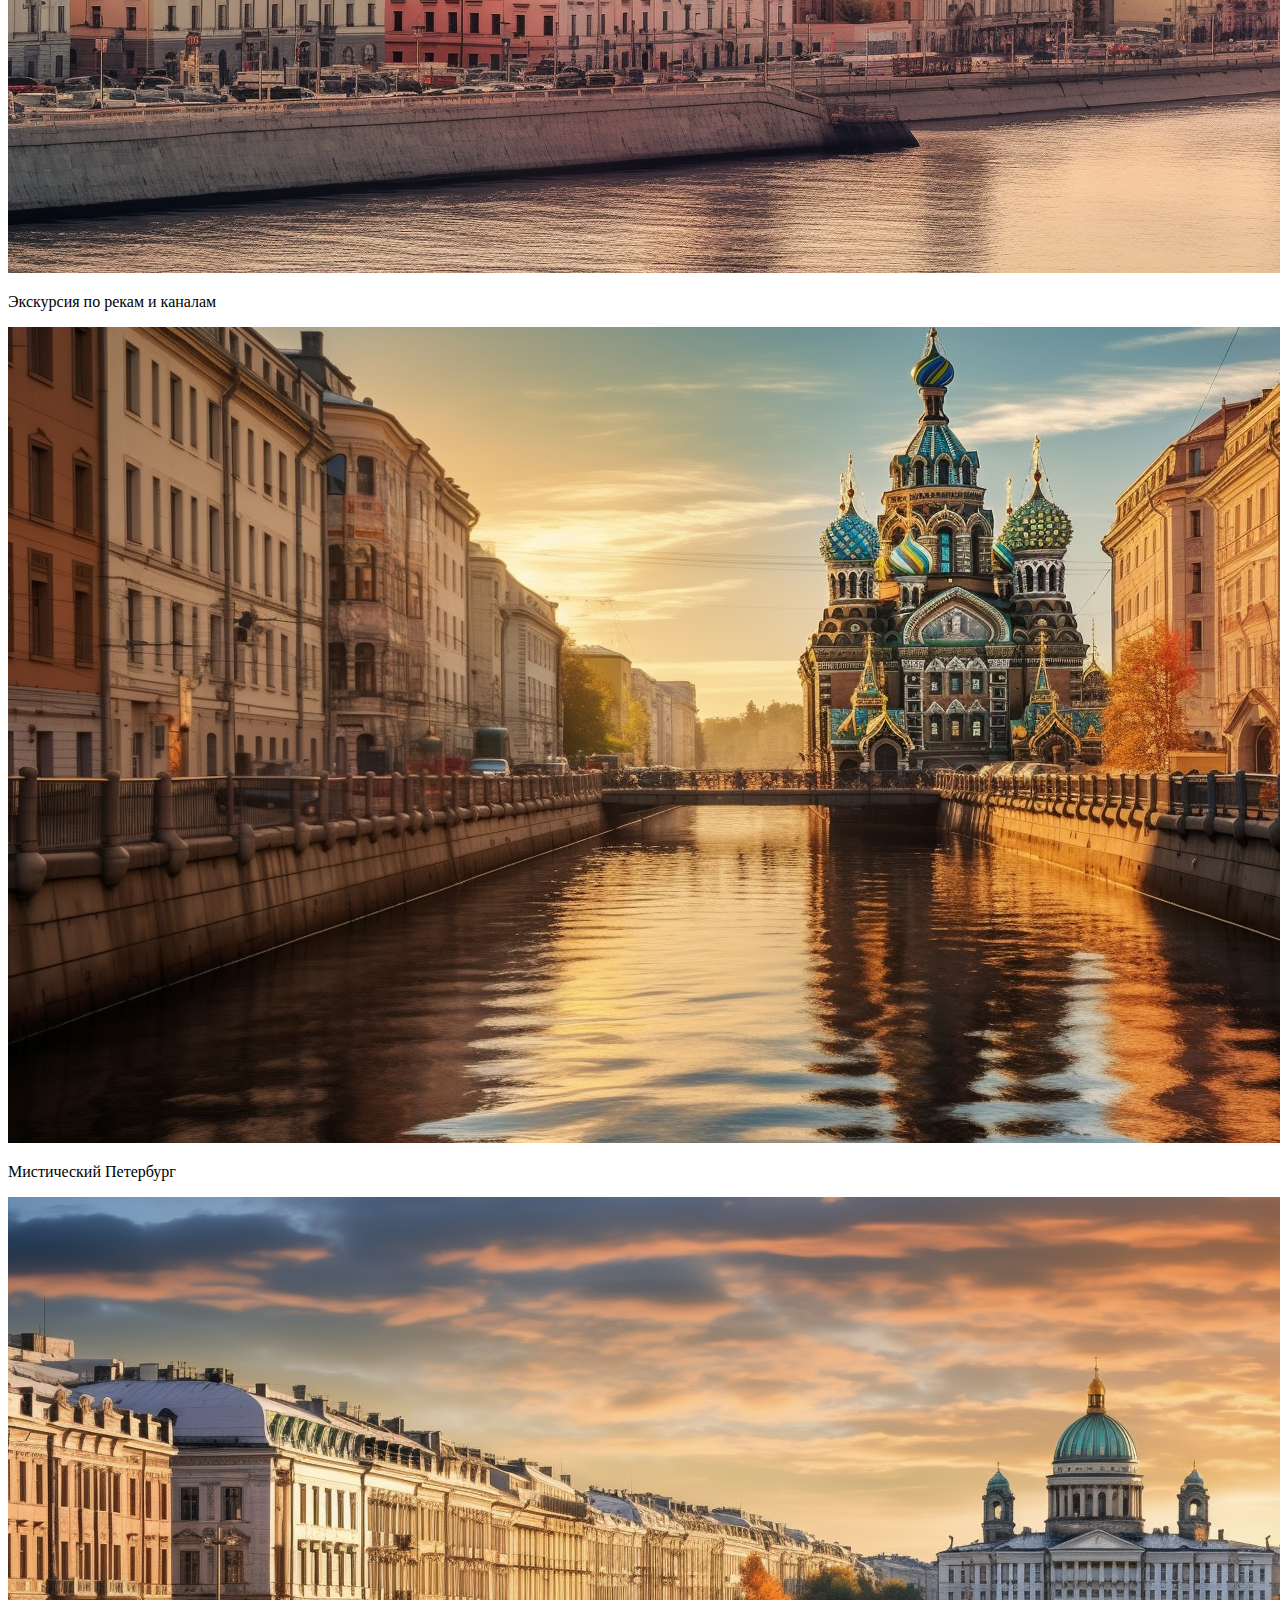
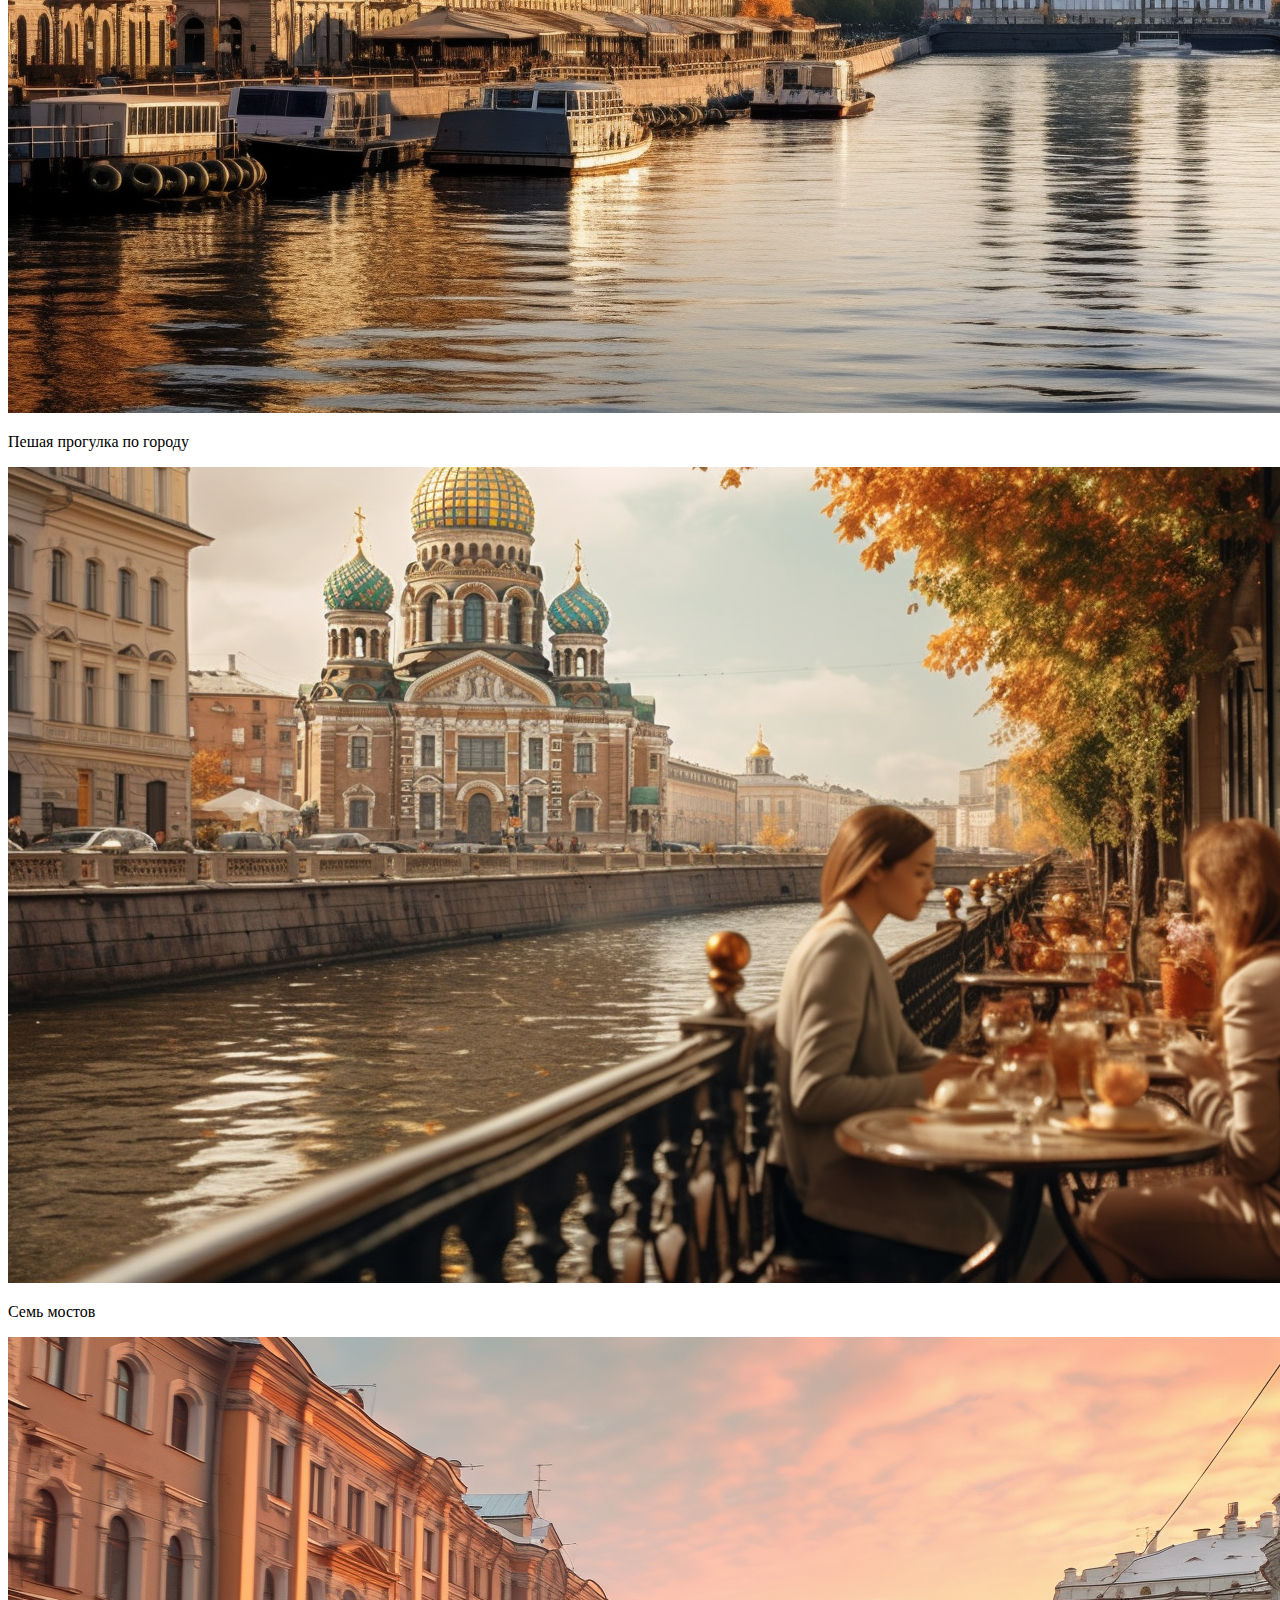
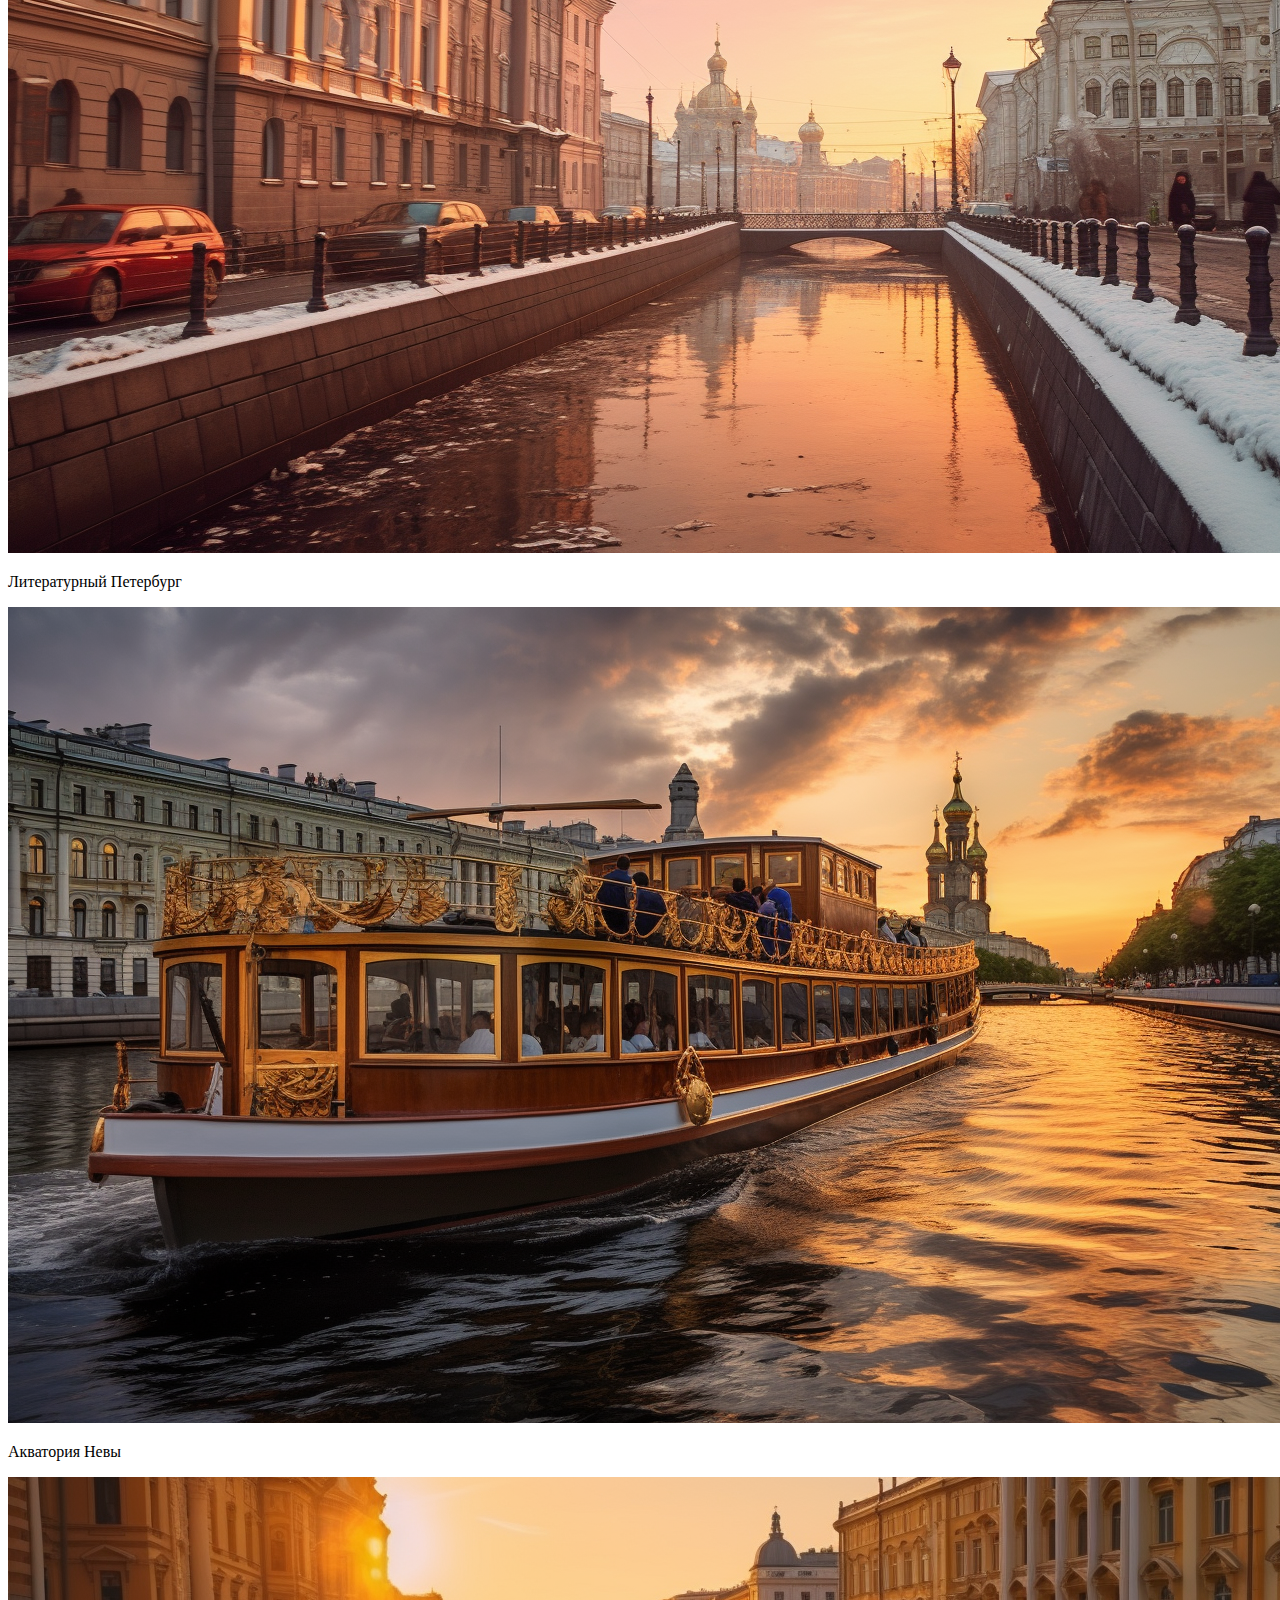
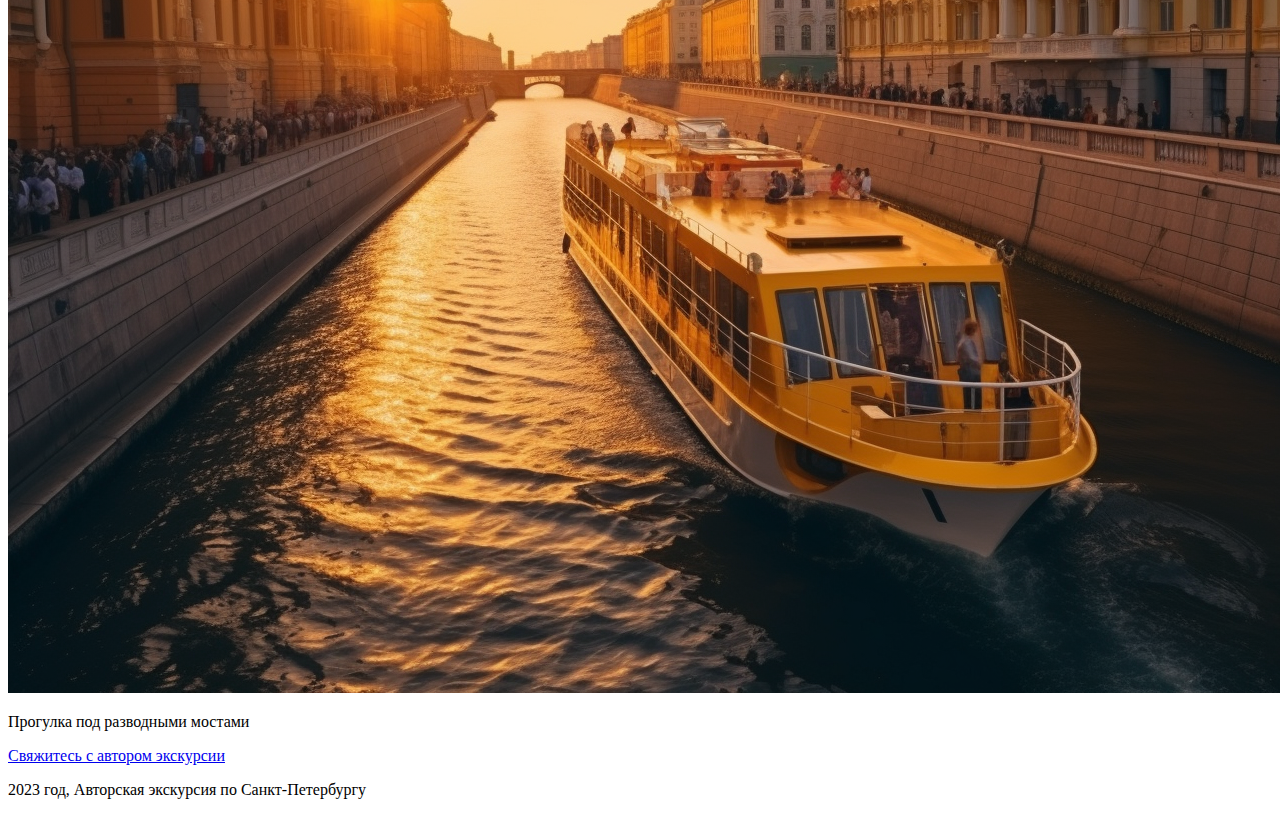
==== commit 38914060: "add_script" ====
--- a/index.html
+++ b/index.html
@@ -125,11 +125,27 @@
                         </li>
                     </ul>
                 </form>
-                <p2 id="total-price">Сумма: 0 рублей</p2>
+                <p id="total-price">Сумма: 0 рублей</p>
+                <script>
+                    const checkboxes = document.querySelectorAll('input[name="services"]');
+                    const totalPriceElement = document.getElementById('total-price');
+                
+                    checkboxes.forEach(checkbox => {
+                    checkbox.addEventListener('change', () => {
+                        let totalPrice = 0;
+                        checkboxes.forEach(checkbox => {
+                        if (checkbox.checked) {
+                            totalPrice += parseInt(checkbox.getAttribute('data-price'));
+                        }
+                        });
+                        totalPriceElement.textContent = `Сумма: ${totalPrice} рублей`;
+                    });
+                    });
+                </script>
             </section>
 
             <section>
-                <h3>Отзывы клиентов</h3>
+                <h2>Отзывы клиентов</h2>
 
                 <p><b>Отзыв 1</b></p>
                 <figure> <img src="images/5.png"
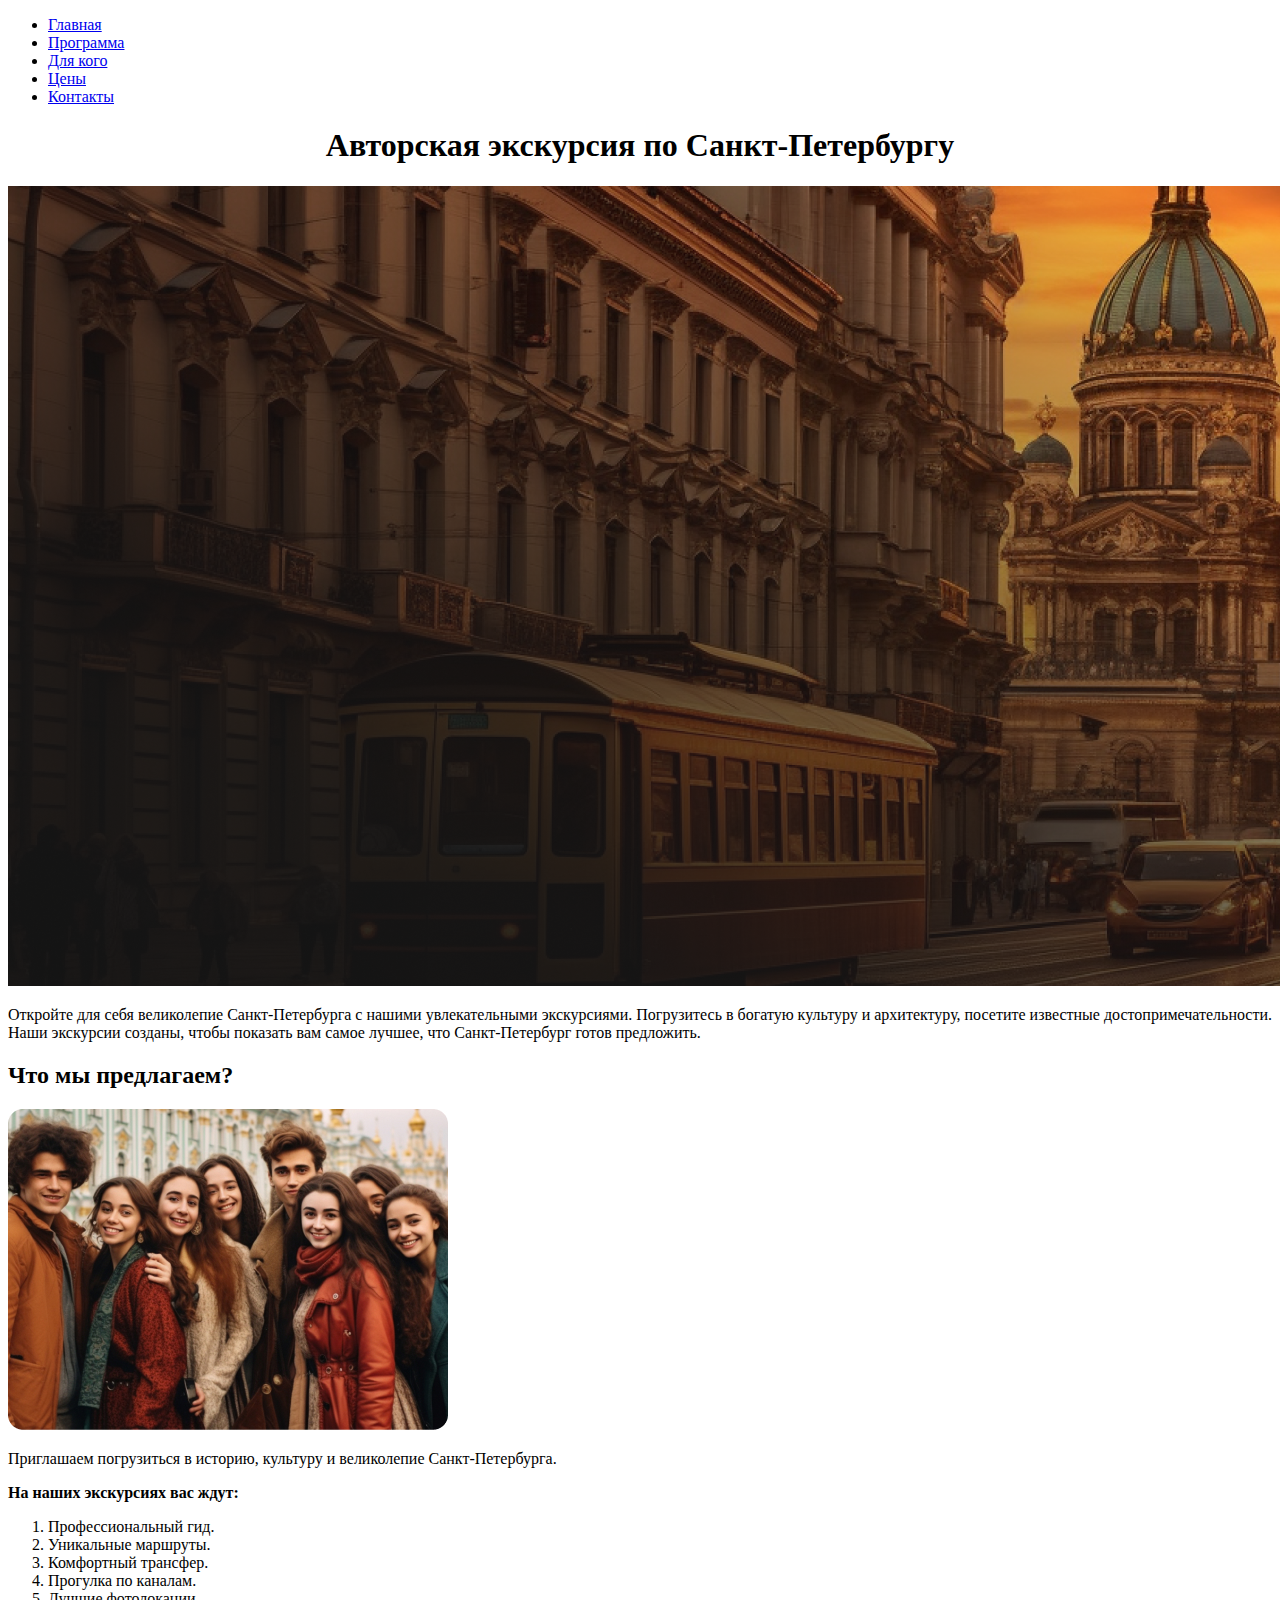
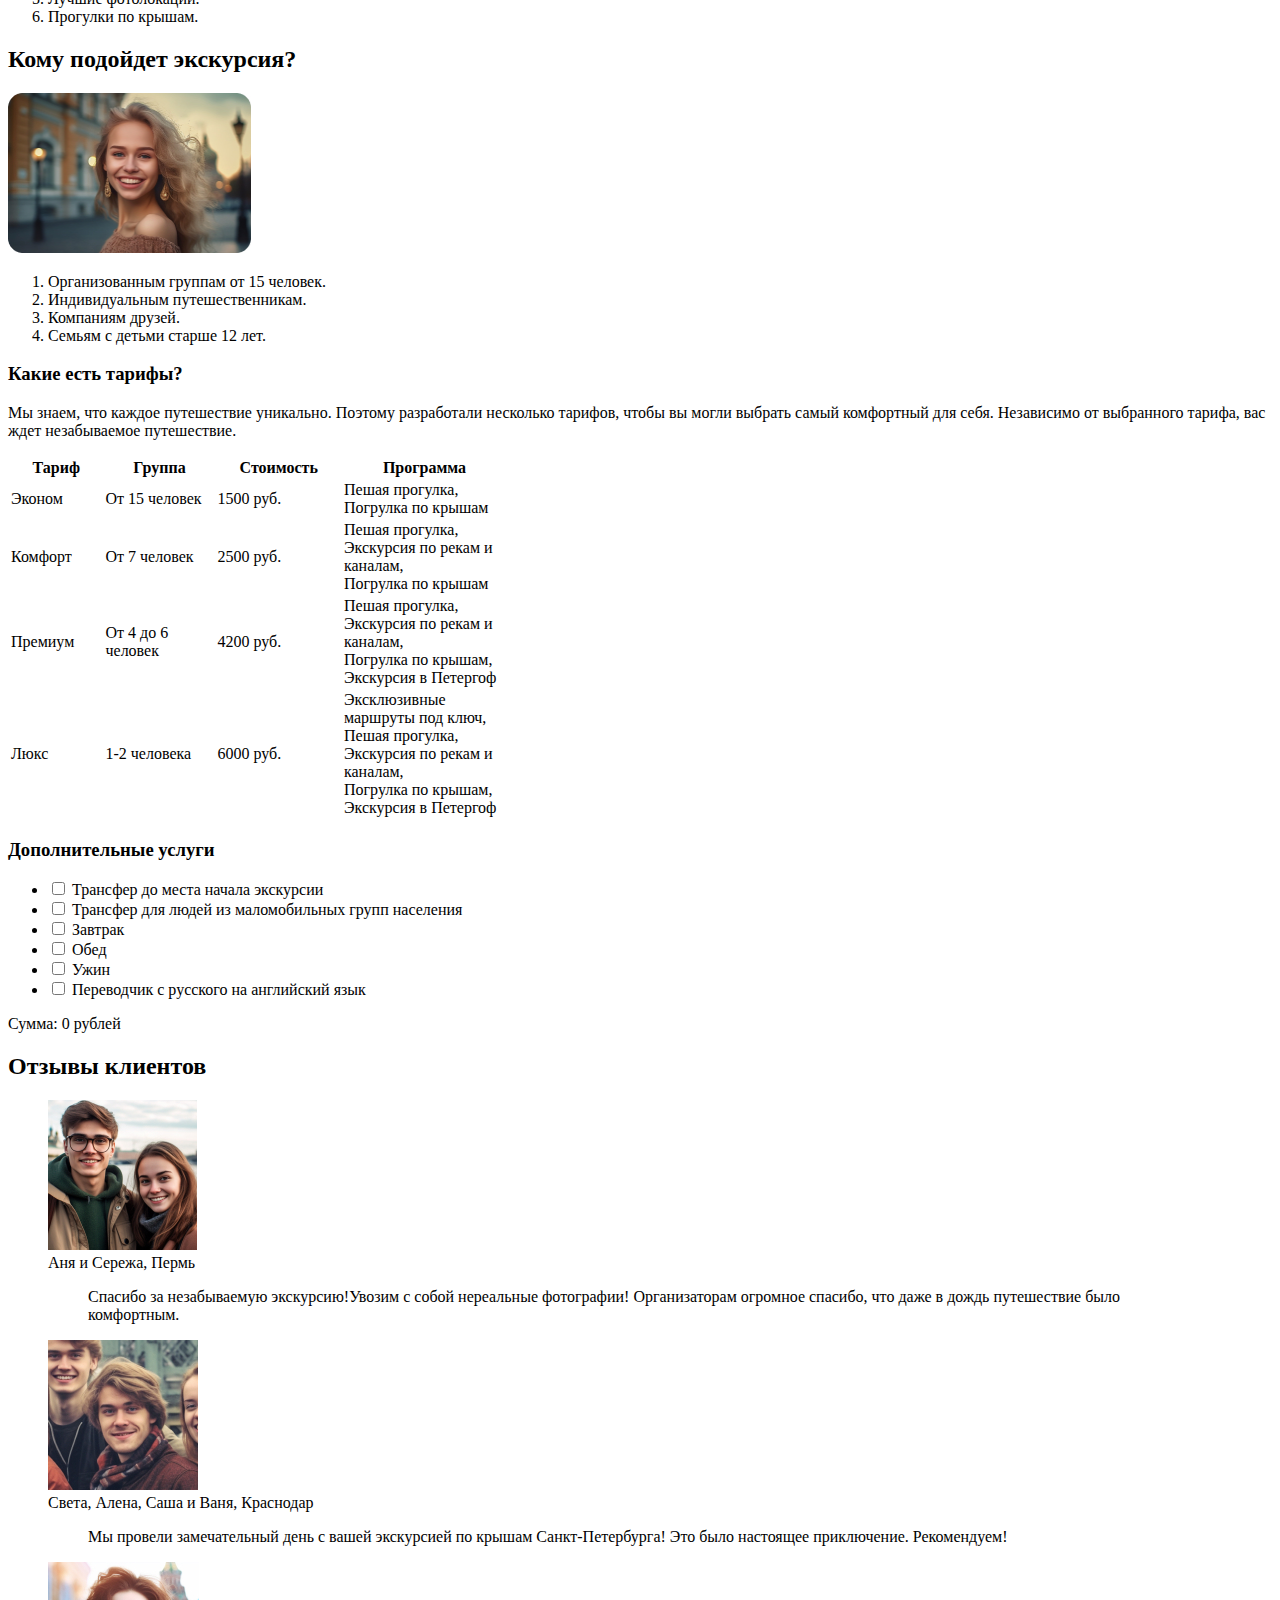
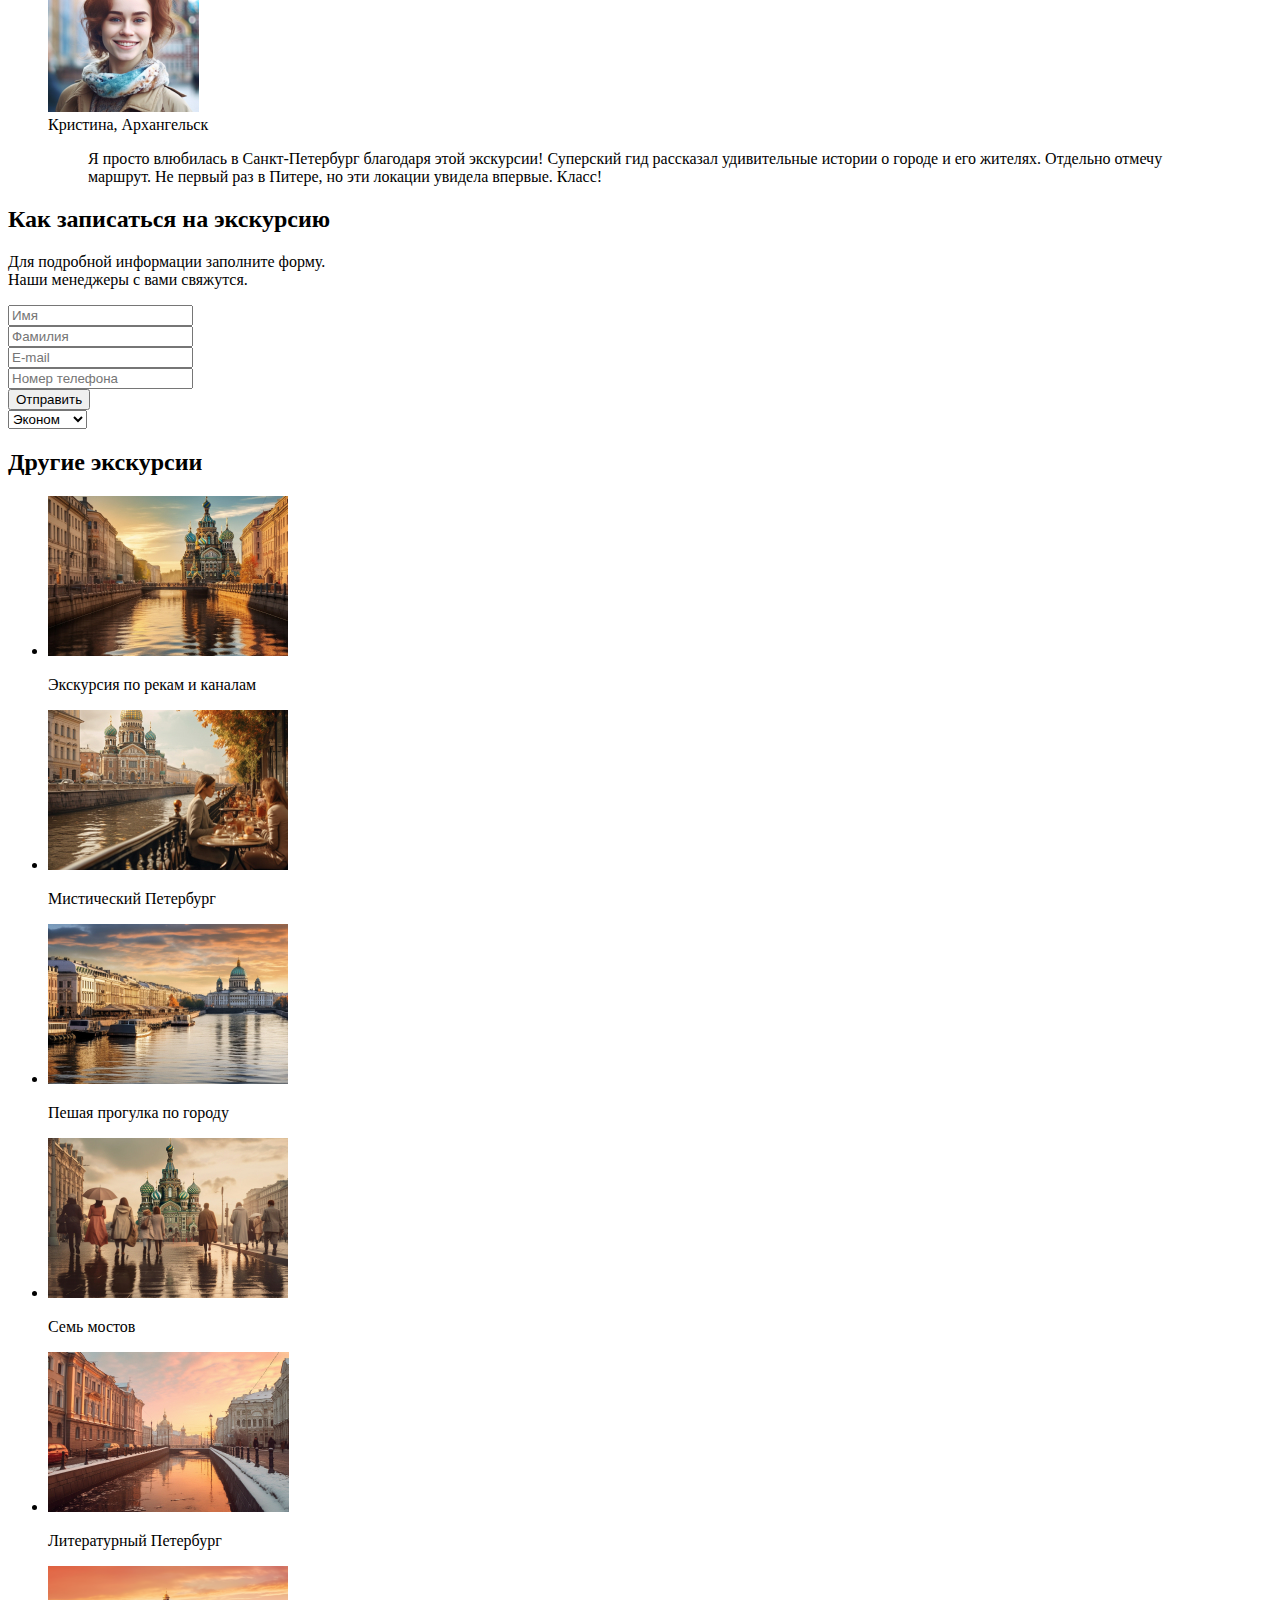
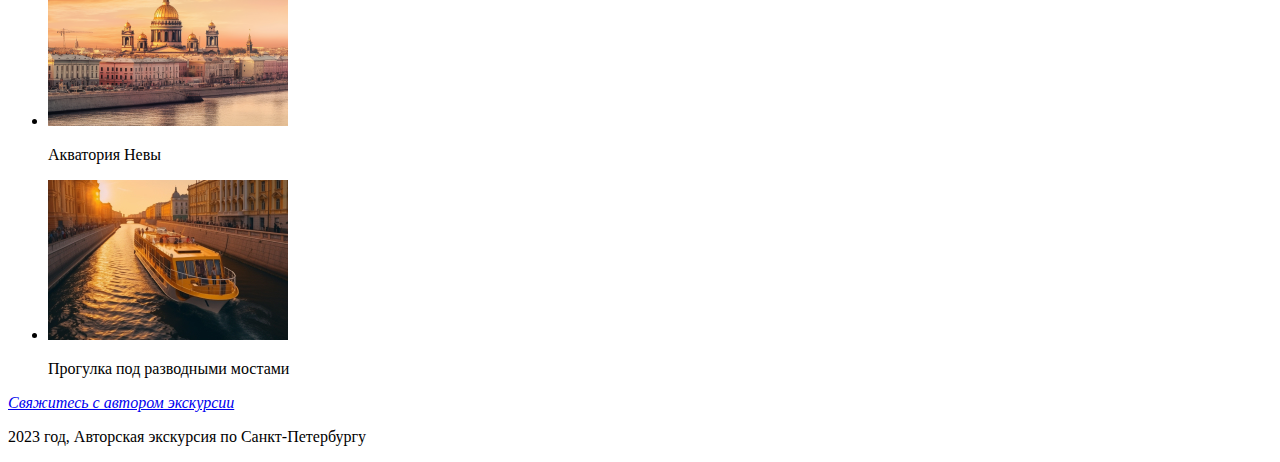
==== commit cf3fc58a: "fix&optimize" ====
--- a/index.html
+++ b/index.html
@@ -1,5 +1,5 @@
 <!DOCTYPE html>
-<html>
+<html lang="ru">
     <head>
         <title>Экскурсия по Санкт-Петербургу</title>
         <meta charset="utf-8">
@@ -7,31 +7,28 @@
     <body>
         <header>
             <nav>
-                <a href="#home">Главная</a>
-                <a href="#program">Программа</a>
-                <a href="#audience">Для кого</a>
-                <a href="#prices">Цены</a>
-                <a href="#contacts">Контакты</a>
+                <ul>
+                    <li><a href="#home">Главная</a></li>
+                    <li><a href="#program">Программа</a></li>
+                    <li><a href="#audience">Для кого</a></li>
+                    <li><a href="#prices">Цены</a></li>
+                    <li><a href="#contacts">Контакты</a></li>
+                </ul>
             </nav>
         </header>
-        <header id="home">
+        <section id="home">
             <h1 align="center">Авторская экскурсия по Санкт-Петербургу</h1>
-            <img src="images/1.png"
-            alt="View of Saint Petersburg"
-            wigth="895"
-            height="502">
-            <p>Откройте для себя великолепие Санкт-Петербурга с нашими увлекательными экскурсиями. Погрузитесь в богатую культуру и архитектуру, посетите известные достопримечательности. Наши экскурсии созданы, чтобы показать вам самое лучшее, что Санкт-Петербург готов предложить.</p>
-        </header>
+            <img src="images/intro.png" alt="Виды Санкт-Петербурга" width="1920" height="800">
+            <p>Откройте для себя великолепие Санкт-Петербурга с нашими увлекательными экскурсиями. 
+                Погрузитесь в богатую культуру и архитектуру, посетите известные достопримечательности. 
+                Наши экскурсии созданы, чтобы показать вам самое лучшее, что Санкт-Петербург готов предложить.</p>
+        </section>
 
         <main>
             <section id="program">
                 <h2>Что мы предлагаем?</h2>
-                    <img src="images/10.png"
-                    alt="Group of people in Saint Petersburg"
-                    wigth="895"
-                    height="502">
+                    <img src="images/program.jpg" alt="Туристы в Санкт-Петербурге" width="440" height="321">
                 <p>Приглашаем погрузиться в историю, культуру и великолепие Санкт-Петербурга.</p>
-
                 <p><b>На наших экскурсиях вас ждут:</b></p>
                 <ol>
                     <li>Профессиональный гид.</li>
@@ -45,21 +42,19 @@
             
             <section id="audience">
                 <h2>Кому подойдет экскурсия?</h2>
-                    <img src="images/18.png"
-                    alt="Girl in Saint Petersburg"
-                    wigth="895"
-                    height="502">
-                <ul>
+                <img src="images/auditory-1.jpg" alt="Девушка в Санкт-Петербурге" width="243" height="160">
+                <ol>
                     <li>Организованным группам от 15 человек.</li>
                     <li>Индивидуальным путешественникам.</li>
                     <li>Компаниям друзей.</li>
                     <li>Семьям с детьми старше 12 лет.</li>
-                </ul>
+                </0l>
             </section>
 
             <section id="prices">
                 <h3>Какие есть тарифы?</h3>
-                <p>Мы знаем, что каждое путешествие уникально. Поэтому разработали несколько тарифов, чтобы вы могли выбрать самый комфортный для себя. Независимо от выбранного тарифа, вас ждет незабываемое путешествие.</p>
+                <p>Мы знаем, что каждое путешествие уникально. Поэтому разработали несколько тарифов, чтобы вы могли выбрать самый комфортный для себя. 
+                    Независимо от выбранного тарифа, вас ждет незабываемое путешествие.</p>
                 
                 <table width="500">
                     <tr>
@@ -72,25 +67,25 @@
                         <td width="200">Эконом</td>
                         <td width="300">От 15 человек</td>
                         <td width="300">1500 руб.</td>
-                        <td width="400">Пешая прогулка, Погрулка по крышам</td>
+                        <td width="400">Пешая прогулка, <br>Погрулка по крышам</td>
                     </tr>
                     <tr>
                         <td width="200">Комфорт</td>
                         <td width="300">От 7 человек</td>
                         <td width="300">2500 руб.</td>
-                        <td width="400">Пешая прогулка, Экскурсия по рекам и каналам, Погрулка по крышам</td>
+                        <td width="400">Пешая прогулка, <br>Экскурсия по рекам и каналам, <br>Погрулка по крышам</td>
                     </tr>
                     <tr>
                         <td width="200">Премиум</td>
                         <td width="300">От 4 до 6 человек</td>
                         <td width="300">4200 руб.</td>
-                        <td width="400">Пешая прогулка, Экскурсия по рекам и каналам, Погрулка по крышам, Экскурсия в Петергоф</td>
+                        <td width="400">Пешая прогулка, <br>Экскурсия по рекам и каналам, <br>Погрулка по крышам, <br>Экскурсия в Петергоф</td>
                     </tr>
                     <tr>
                         <td width="200">Люкс</td>
                         <td width="300"> 1-2 человека</td>
                         <td width="300">6000 руб.</td>
-                        <td width="400">Эксклюзивные маршруты под ключ, Пешая прогулка, Экскурсия по рекам и каналам, Погрулка по крышам, Экскурсия в Петергоф</td>
+                        <td width="400">Эксклюзивные маршруты под ключ, <br>Пешая прогулка, <br>Экскурсия по рекам и каналам, <br>Погрулка по крышам, <br>Экскурсия в Петергоф</td>
                     </tr>
                 </table>
             </section>
@@ -126,97 +121,122 @@
                     </ul>
                 </form>
                 <p id="total-price">Сумма: 0 рублей</p>
-                <script>
-                    const checkboxes = document.querySelectorAll('input[name="services"]');
-                    const totalPriceElement = document.getElementById('total-price');
-                
-                    checkboxes.forEach(checkbox => {
-                    checkbox.addEventListener('change', () => {
-                        let totalPrice = 0;
-                        checkboxes.forEach(checkbox => {
-                        if (checkbox.checked) {
-                            totalPrice += parseInt(checkbox.getAttribute('data-price'));
-                        }
-                        });
-                        totalPriceElement.textContent = `Сумма: ${totalPrice} рублей`;
-                    });
-                    });
-                </script>
             </section>
 
             <section>
                 <h2>Отзывы клиентов</h2>
-
-                <p><b>Отзыв 1</b></p>
-                <figure> <img src="images/5.png"
-                        alt="People who veseted Saint Petersburg and they are happy about it"
-                        wigth="526"
-                        height="295">
+                <figure> <img src="images/reviews-1.jpg"
+                        alt="Молодая пара, которые посетили Санкт-Петербург, и они довольны этим."
+                        width="149"
+                        height="150">
                     <figcaption>Аня и Сережа, Пермь</figcaption>
+                    <blockquote>Спасибо за незабываемую экскурсию!Увозим с собой нереальные фотографии! 
+                        Организаторам огромное спасибо, что даже в дождь путешествие было комфортным.
+                    </blockquote>
                 </figure>
-                <blockquote>Спасибо за незабываемую экскурсию!Увозим с собой нереальные фотографии! Организаторам огромное спасибо, что даже в дождь путешествие было комфортным.</blockquote>
-                    
-                <p><b>Отзыв 2</b></p>
-                <figure><img src="images/17.png"
-                        alt="Friends were glad to visit Saint Petersburg"
-                        wigth="526"
-                        height="295">
+                
+              
+                <figure><img src="images/reviews-2.jpg"
+                        alt="Друзья были рады посетить Санкт-Петербург."
+                        width="150"
+                        height="150">
                     <figcaption>Света, Алена, Саша и Ваня, Краснодар</figcaption>
+                    <blockquote>Мы провели замечательный день с вашей экскурсией по крышам Санкт-Петербурга! 
+                        Это было настоящее приключение. Рекомендуем!
+                    </blockquote>
                 </figure>
-                <blockquote>Мы провели замечательный день с вашей экскурсией по крышам Санкт-Петербурга! Это было настоящее приключение. Рекомендуем!</blockquote>
-                
-                <p><b>Отзыв 3</b></p>
-                <figure><img src="images/21.png"
-                        alt="Girl vicited Saint Petersburg and loved it"
-                        wigth="526"
-                        height="295">
+                
+              
+                <figure><img src="images/reviews-3.jpg" 
+                        alt="Девушка посетила Санкт-Петербург и полюбила его." 
+                        width="151" 
+                        height="150">
                     <figcaption>Кристина, Архангельск</figcaption>
+                    <blockquote>Я просто влюбилась в Санкт-Петербург благодаря этой экскурсии! Суперский гид рассказал удивительные истории о городе и его жителях. Отдельно отмечу маршрут. 
+                        Не первый раз в Питере, но эти локации увидела впервые. Класс!
+                    </blockquote>
                 </figure>
-                <blockquote>Я просто влюбилась в Санкт-Петербург благодаря этой экскурсии! Суперский гид рассказал удивительные истории о городе и его жителях. Отдельно отмечу маршрут. 
-                    Не первый раз в Питере, но эти локации увидела впервые. Класс!
-                </blockquote>
+                
             </section>
 
             <section>
+                <h2>Как записаться на экскурсию</h2>
+                <p>Для подробной информации заполните форму.<br>Наши менеджеры с вами свяжутся.</p>
                 <form>
                     <input type="text" placeholder="Имя"><br>
                     <input type="text" placeholder="Фамилия"><br>
-                    <input type="mail" placeholder="E-mail"><br>
-                    <input type="text" placeholder="Номер телефона"><br>
+                    <input type="email" placeholder="E-mail"><br>
+                    <input type="tel" placeholder="Номер телефона"><br>
                     <button type="submit">Отправить</button>
                 </form>
 
                 <select name="tariff" id="tariff">
-                    <label for="tariff">Выберите тариф</label>
+                    <label for="tariff">Выберите тариф:</label>
                     <option value="economy">Эконом</option>
                     <option value="comfort">Комфорт</option>
                     <option value="premium">Премиум</option>
-                    <option value="lux">Люкс</option>
+                    <option value="luxury">Люкс</option>
                 </select>
             </section>
             
             <aside>
                 <h2>Другие экскурсии</h2>
-                <img src="images/2.png" alt="Rivers and channels of Saint Petersburg">
-                <p>Экскурсия по рекам и каналам</p>
-                <img src="images/3.png" alt="Mystical Saint Prtrrsburg">
-                <p>Мистический Петербург</p>
-                <img src="images/4.png" alt="Walking around the city">
-                <p>Пешая прогулка по городу</p>
-                <img src="images/6.png" alt="Seven bridges">
-                <p>Семь мостов</p>
-                <img src="images/7.png" alt="literary Petersburg">
-                <p>Литературный Петербург</p>
-                <img src="images/8.png" alt="Neva River water area">
-                <p>Акватория Невы</p>
-                <img src="images/9.png" alt="A walk under the drawbridges">
-                <p>Прогулка под разводными мостами</p>
+                <ul>
+                    <li>
+                        <img src="images/card-1.jpg" alt="Реки и каналы Санкт-Петербурга">
+                        <p>Экскурсия по рекам и каналам</p>
+                    </li>
+                    <li>
+                        <img src="images/card-2.jpg" alt="Девушки сидят за столиком кафе на набережной Петербурга">
+                        <p>Мистический Петербург</p>
+                    </li>
+                    <li>
+                        <img src="images/card-3.jpg" alt="Вид на Неву и собор Санкт-Петербурга">
+                        <p>Пешая прогулка по городу</p>
+                    </li>
+                    <li>
+                        <img src="images/card-4.jpg" alt="Люди гуляют рядом с достопримечательностями Санкт-Петербурга">
+                        <p>Семь мостов</p>
+                    </li>
+                    <li>
+                        <img src="images/card-5.jpg" alt="Осенний вид Санкт-Петербурга">
+                        <p>Литературный Петербург</p>
+                    </li>
+                    <li>
+                        <img src="images/card-6.jpg" alt="Вид на достопримечательности Санкт-Петербурга">
+                        <p>Акватория Невы</p>
+                    </li>
+                    <li>
+                        <img src="images/card-7.jpg" alt="Вид на Неву и туристический кораблик">
+                        <p>Прогулка под разводными мостами</p>
+                    </li>
+                </ul>
             </aside>
-
+        
+            <address id="contacts">
+                <a href="https://t.me/edusondaily">Свяжитесь с автором экскурсии</a>
+            </address>
         </main>
-        <a href="https://t.me/edusondaily" id="contacts">Свяжитесь с автором экскурсии</a>
+        
         <footer>
             <p>2023 год, Авторская экскурсия по Санкт-Петербургу</p>
         </footer>
+
+        <script>
+            const checkboxes = document.querySelectorAll('input[name="services"]');
+            const totalPriceElement = document.getElementById('total-price');
+        
+            checkboxes.forEach(checkbox => {
+            checkbox.addEventListener('change', () => {
+                let totalPrice = 0;
+                checkboxes.forEach(checkbox => {
+                if (checkbox.checked) {
+                    totalPrice += parseInt(checkbox.getAttribute('data-price'));
+                }
+                });
+                totalPriceElement.textContent = `Сумма: ${totalPrice} рублей`;
+            });
+            });
+        </script>
     </body>
 </html>
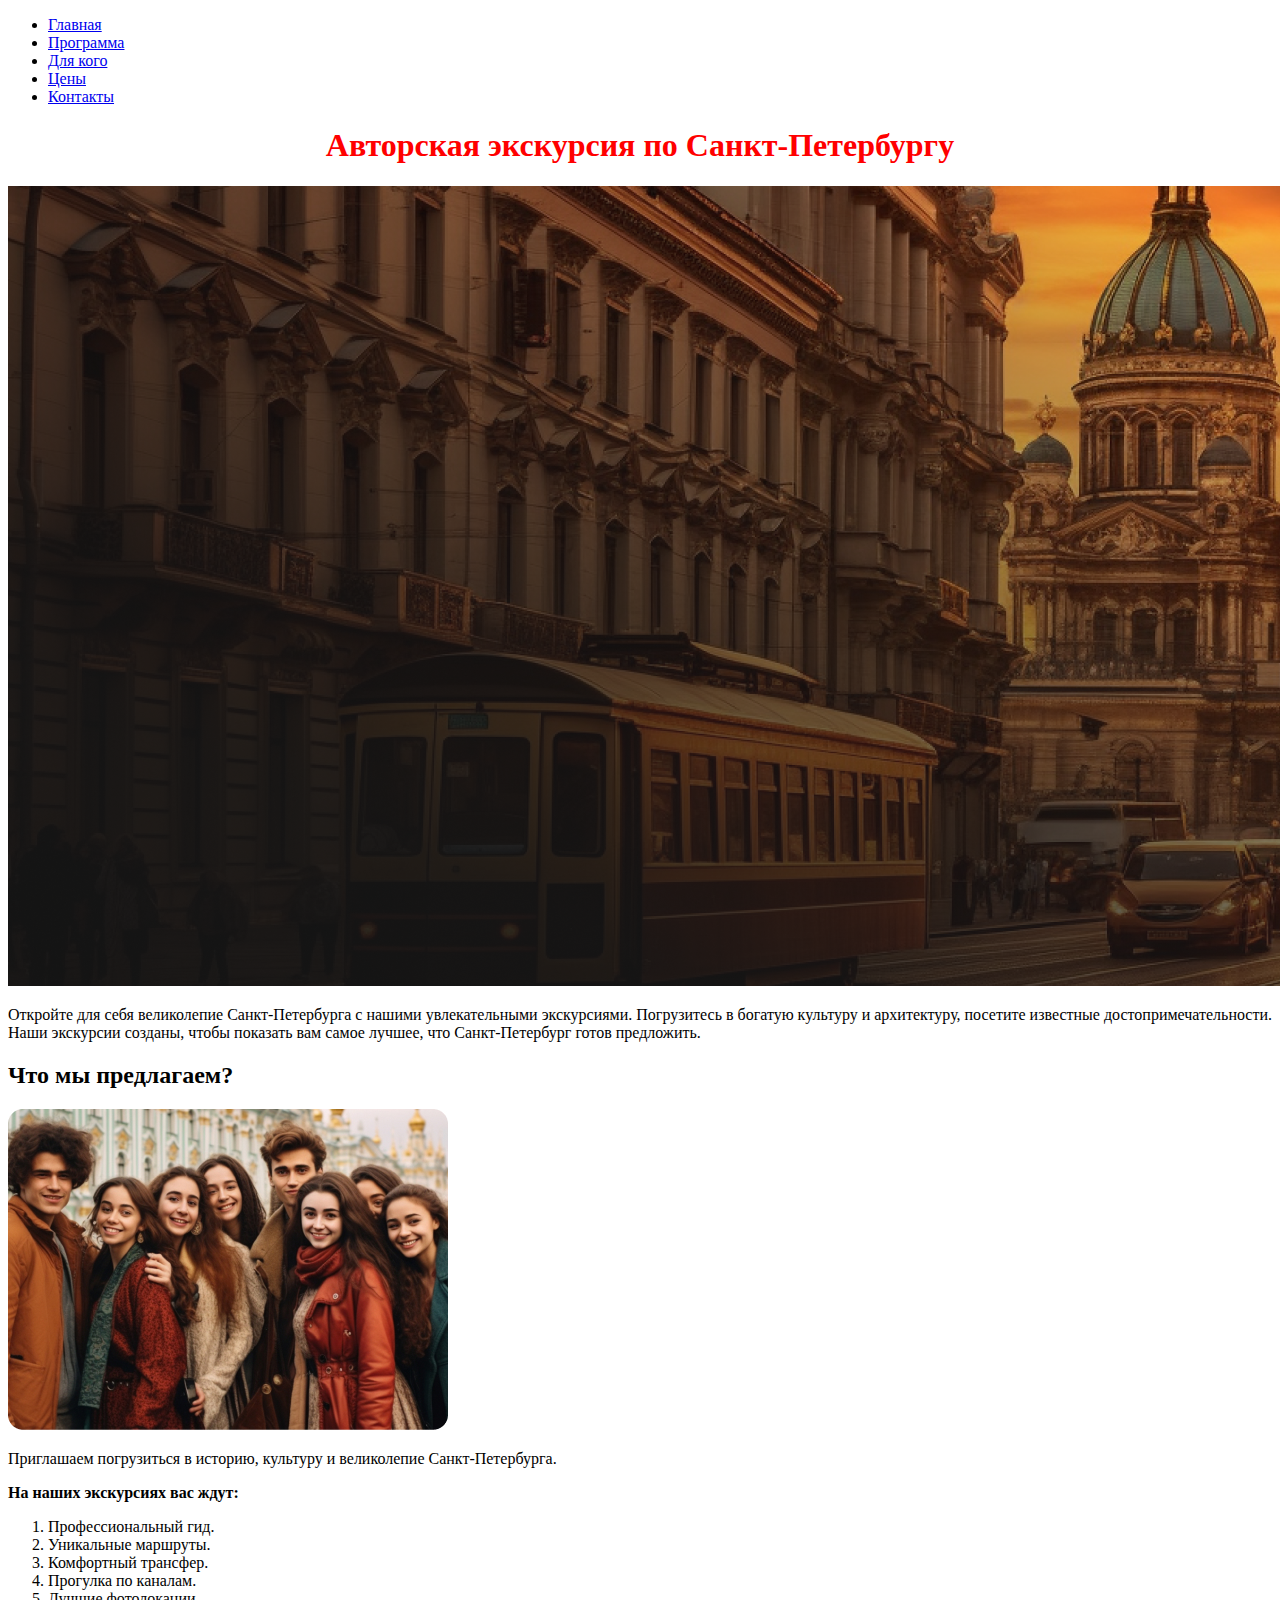
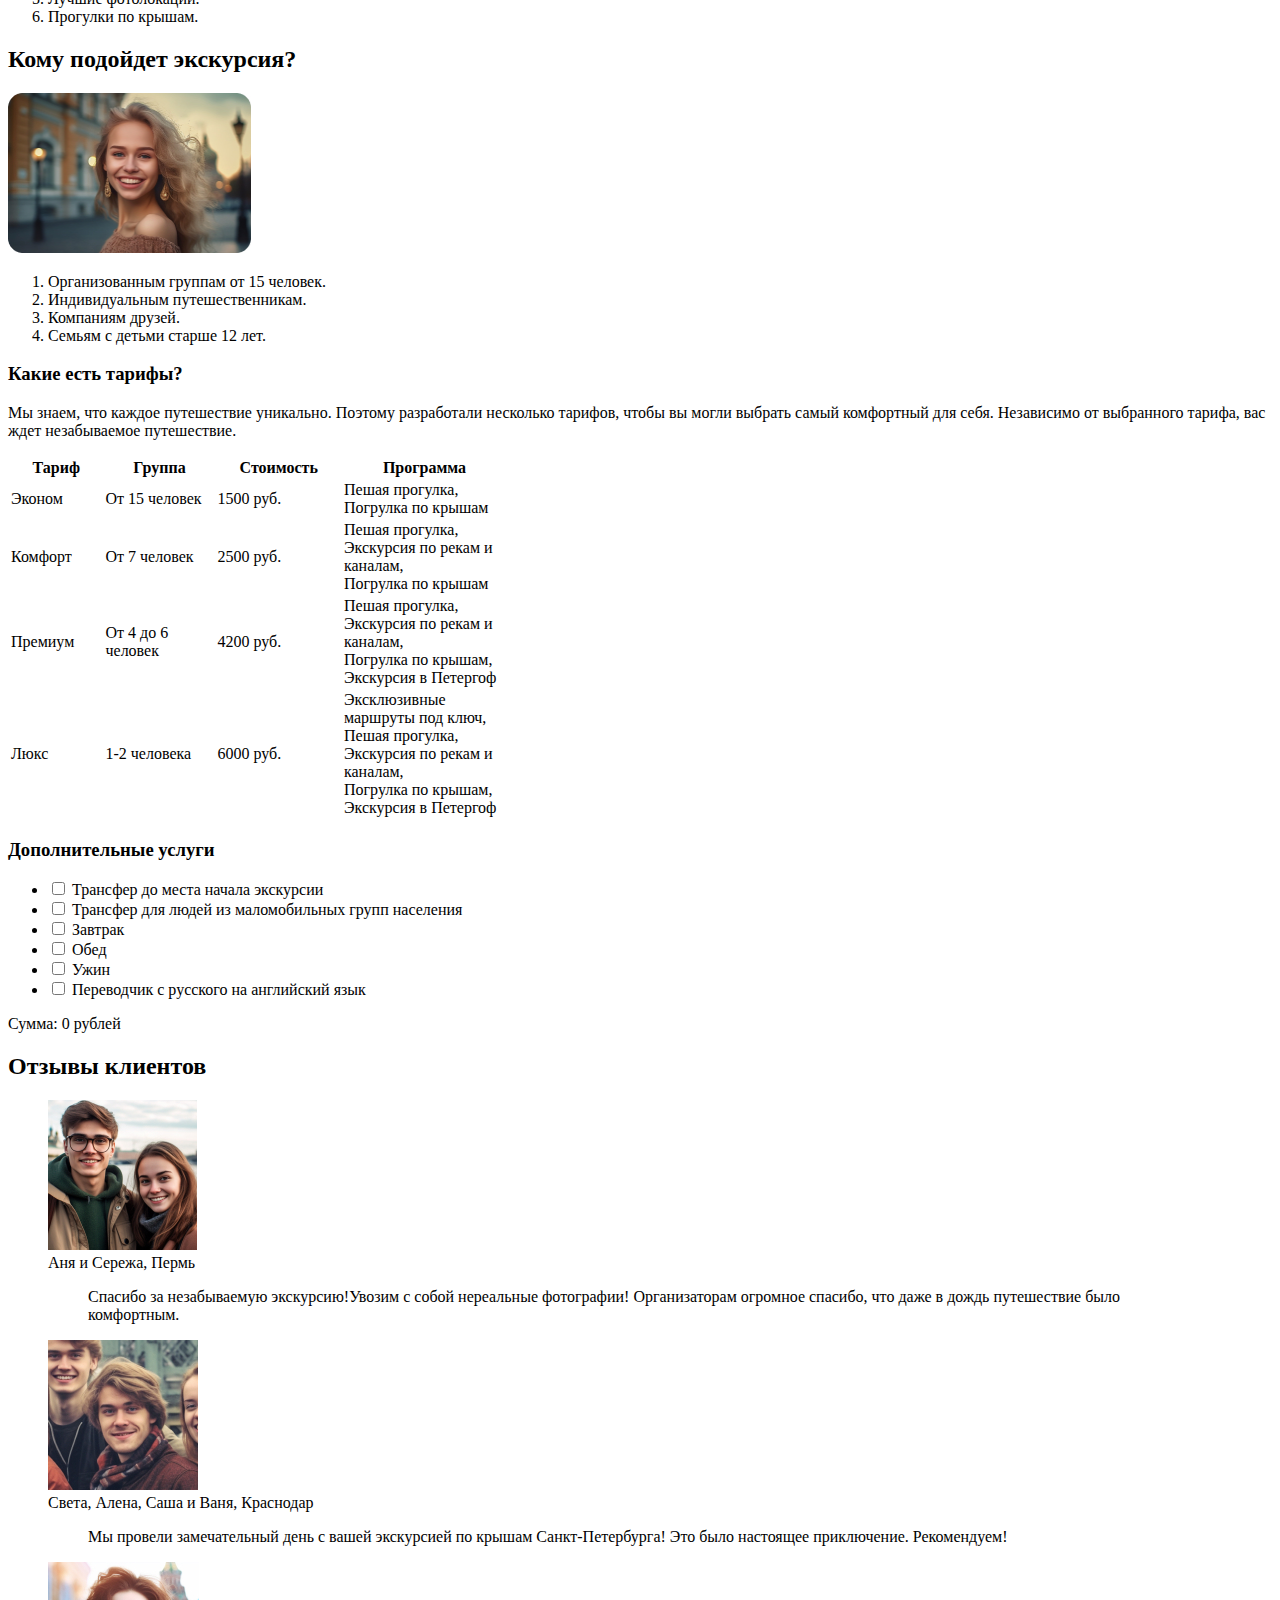
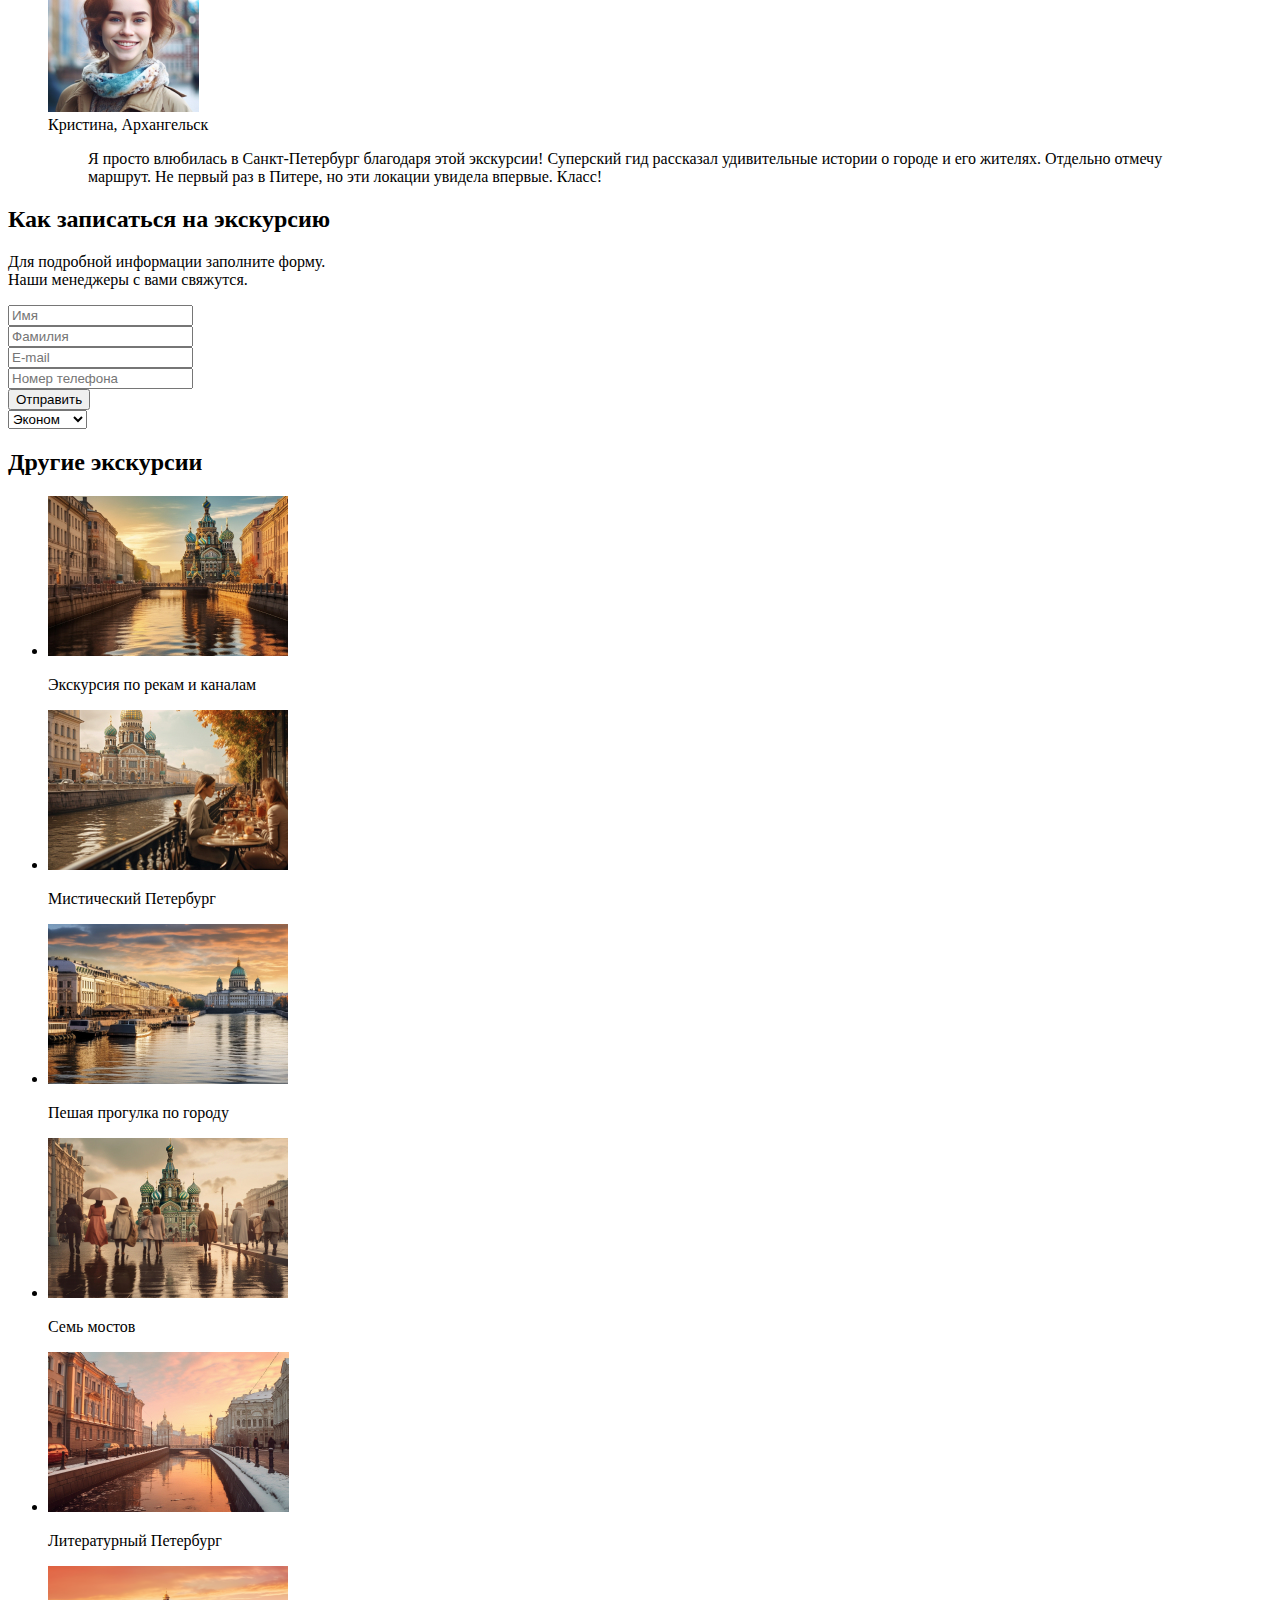
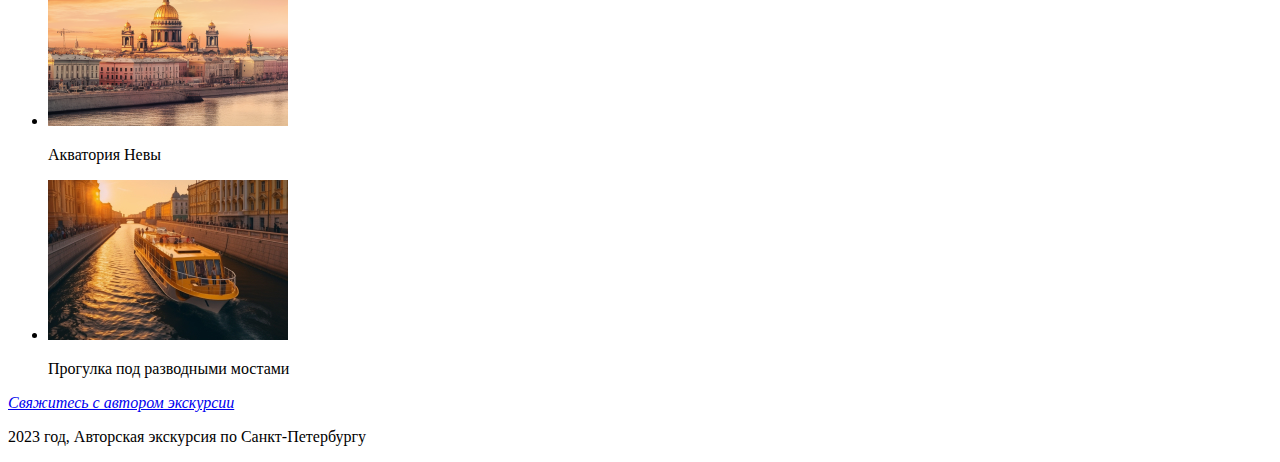
==== commit 73dc7fa8: "add_cssFile" ====
--- a/index.html
+++ b/index.html
@@ -3,6 +3,7 @@
     <head>
         <title>Экскурсия по Санкт-Петербургу</title>
         <meta charset="utf-8">
+        <link rel="stylesheet" href="style.css">
     </head>
     <body>
         <header>
--- a/style.css
+++ b/style.css
@@ -0,0 +1,3 @@
+h1 {
+    color:red;
+}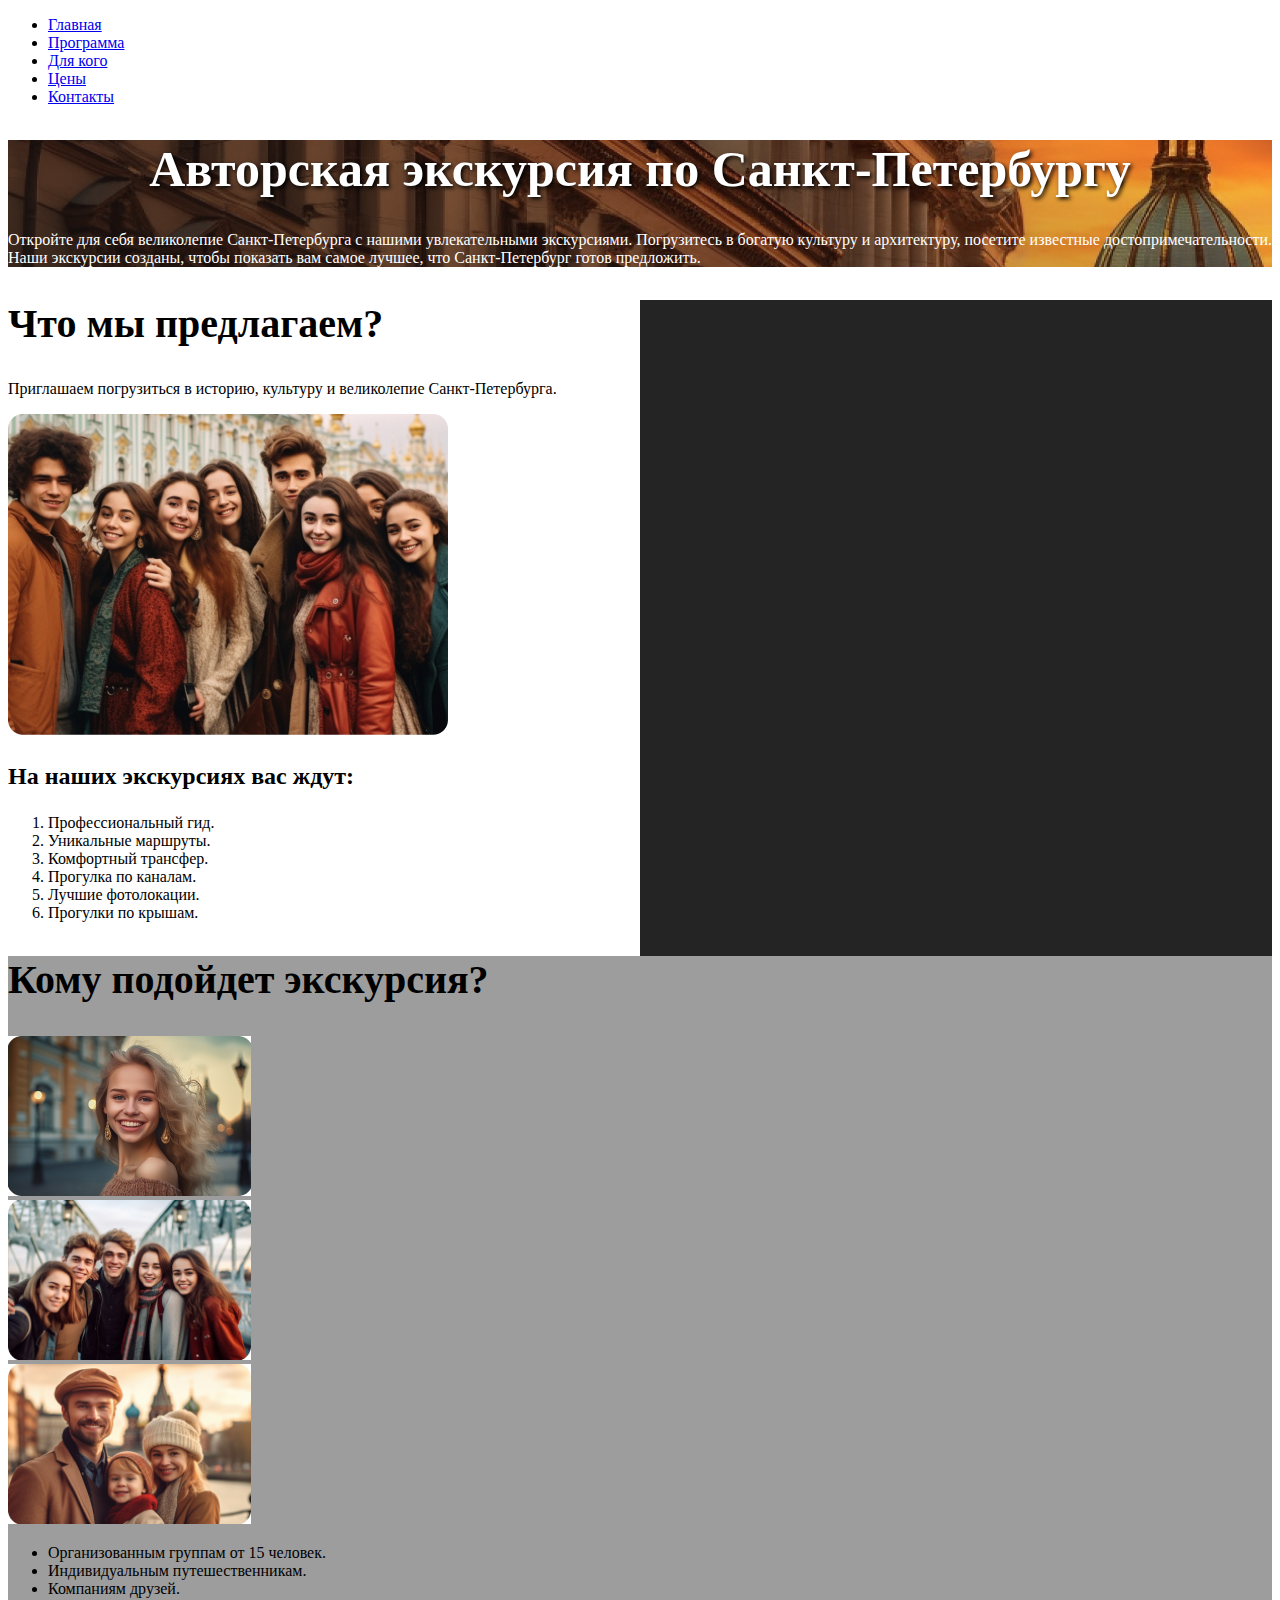
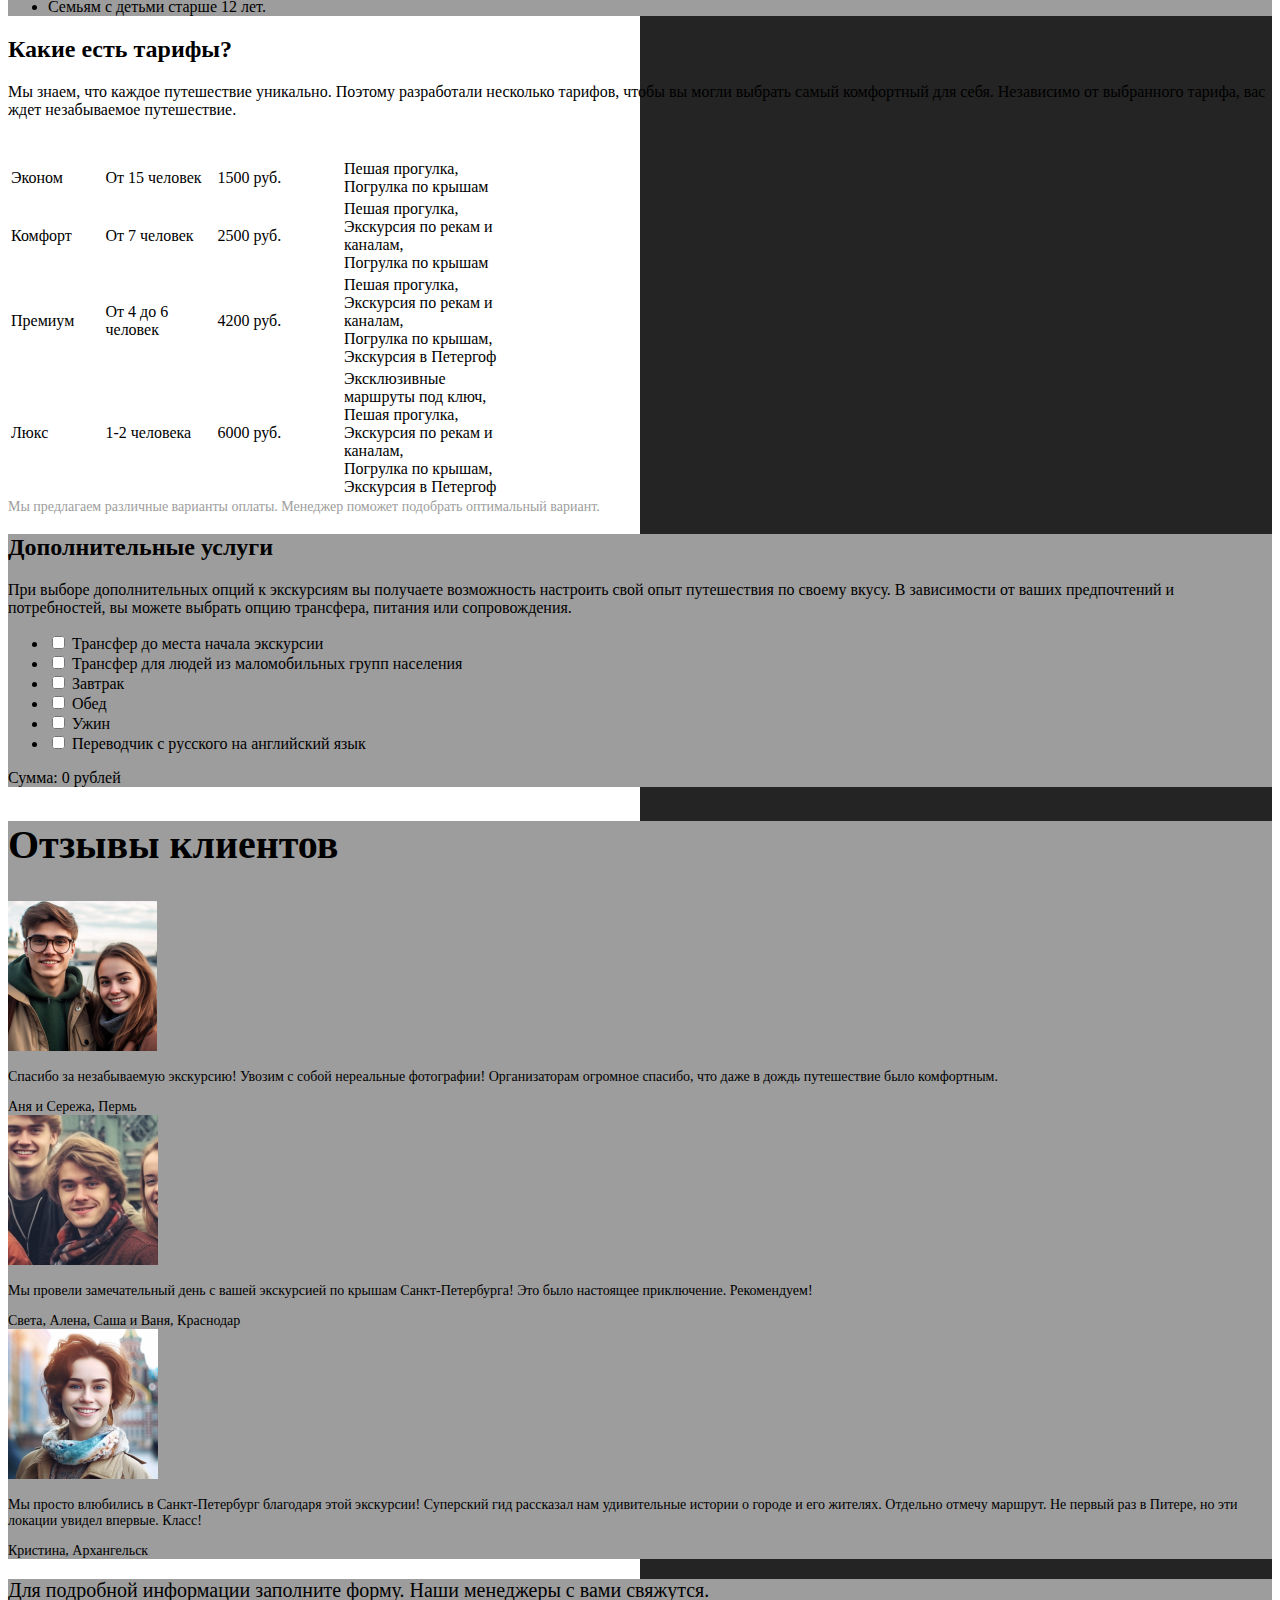
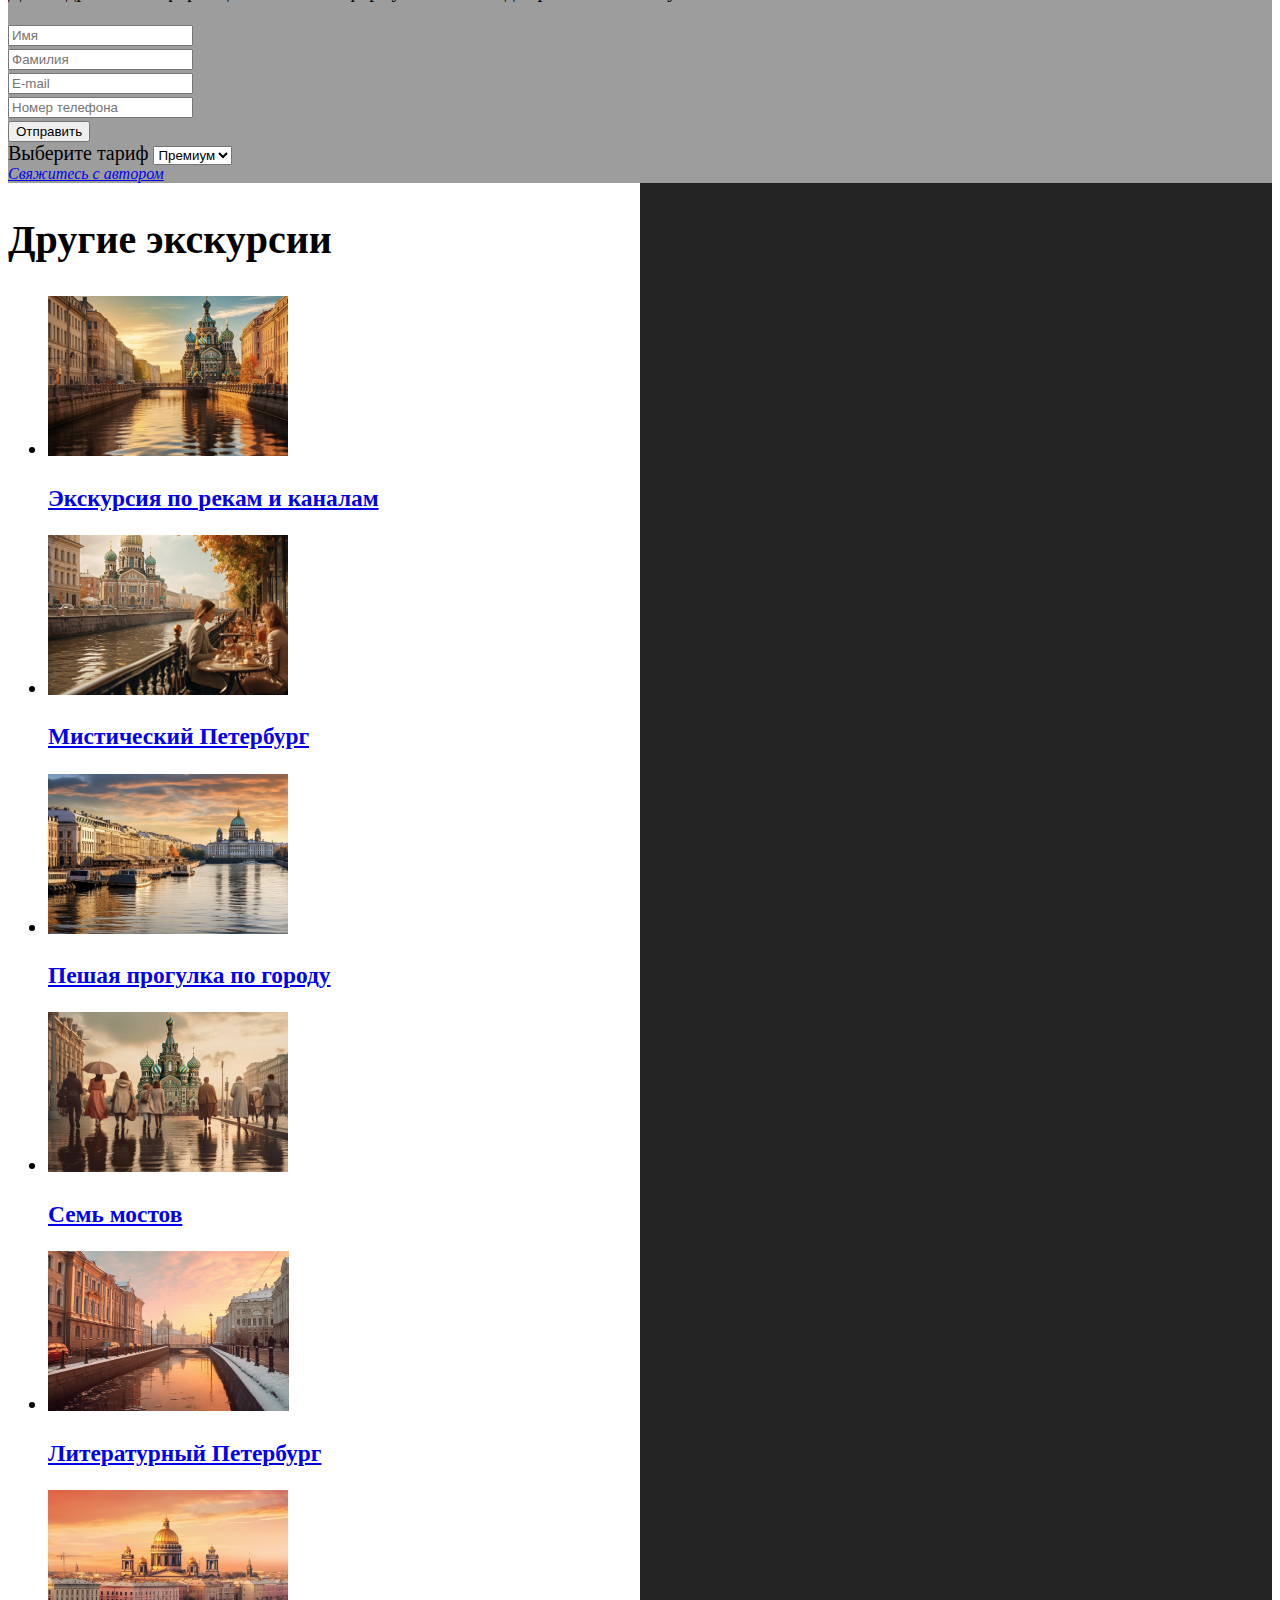
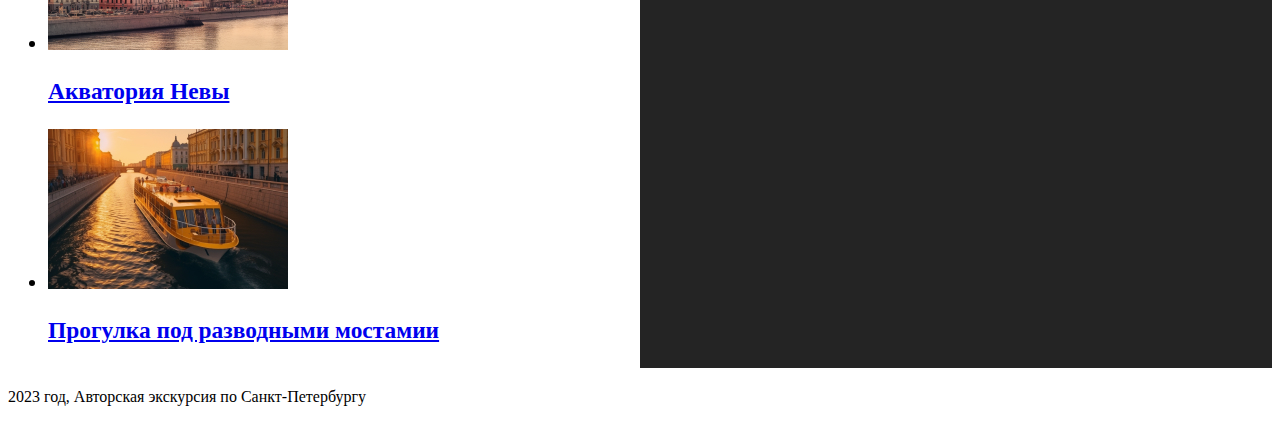
==== commit f667b525: "add font-style wrote css" ====
--- a/index.html
+++ b/index.html
@@ -1,226 +1,336 @@
 <!DOCTYPE html>
-<html lang="ru">
+<html lang="ru" class="page">
     <head>
         <title>Экскурсия по Санкт-Петербургу</title>
         <meta charset="utf-8">
         <link rel="stylesheet" href="style.css">
     </head>
-    <body>
-        <header>
-            <nav>
-                <ul>
-                    <li><a href="#home">Главная</a></li>
-                    <li><a href="#program">Программа</a></li>
-                    <li><a href="#audience">Для кого</a></li>
-                    <li><a href="#prices">Цены</a></li>
-                    <li><a href="#contacts">Контакты</a></li>
+    <body calass="page-body">
+        <header class="page-header">
+            <nav class="navbar">
+                <ul class="navbar-list">
+                    <li class="navbar-item">
+                        <a class="navbar-link" href="#intro">Главная</a>
+                    </li>
+                    <li class="navbar-item">
+                        <a class="navbar-link" href="#program">Программа</a>
+                    </li>
+                    <li class="navbar-item">
+                        <a class="navbar-link" href="#audience">Для кого</a>
+                    </li>
+                    <li class="navbar-item">
+                        <a class="navbar-link" href="#prices">Цены</a>
+                    </li>
+                    <li class="navbar-item">
+                        <a class="navbar-link" href="#contacts">Контакты</a>
+                    </li>
                 </ul>
             </nav>
         </header>
-        <section id="home">
-            <h1 align="center">Авторская экскурсия по Санкт-Петербургу</h1>
-            <img src="images/intro.png" alt="Виды Санкт-Петербурга" width="1920" height="800">
-            <p>Откройте для себя великолепие Санкт-Петербурга с нашими увлекательными экскурсиями. 
-                Погрузитесь в богатую культуру и архитектуру, посетите известные достопримечательности. 
-                Наши экскурсии созданы, чтобы показать вам самое лучшее, что Санкт-Петербург готов предложить.</p>
-        </section>
 
         <main>
-            <section id="program">
-                <h2>Что мы предлагаем?</h2>
-                    <img src="images/program.jpg" alt="Туристы в Санкт-Петербурге" width="440" height="321">
-                <p>Приглашаем погрузиться в историю, культуру и великолепие Санкт-Петербурга.</p>
-                <p><b>На наших экскурсиях вас ждут:</b></p>
-                <ol>
-                    <li>Профессиональный гид.</li>
-                    <li>Уникальные маршруты.</li>
-                    <li>Комфортный трансфер.</li>
-                    <li>Прогулка по каналам.</li>
-                    <li>Лучшие фотолокации.</li>
-                    <li>Прогулки по крышам.</li>
-                </ol>
+            <section id="intro" class="intro">
+                <div class="container">
+                    <div class="intro-content">    
+                        <h1 class="intro-title" align="center">Авторская экскурсия по Санкт-Петербургу</h1>
+                        <div>
+                            <p class="intro-text-wrapper">Откройте для себя великолепие Санкт-Петербурга с нашими увлекательными экскурсиями. 
+                                Погрузитесь в богатую культуру и архитектуру, посетите известные достопримечательности. 
+                                Наши экскурсии созданы, чтобы показать вам самое лучшее, что Санкт-Петербург готов предложить.</p>
+                        </div>
+                    </div>        
+                </div>
             </section>
-            
-            <section id="audience">
-                <h2>Кому подойдет экскурсия?</h2>
-                <img src="images/auditory-1.jpg" alt="Девушка в Санкт-Петербурге" width="243" height="160">
-                <ol>
-                    <li>Организованным группам от 15 человек.</li>
-                    <li>Индивидуальным путешественникам.</li>
-                    <li>Компаниям друзей.</li>
-                    <li>Семьям с детьми старше 12 лет.</li>
-                </0l>
-            </section>
-
-            <section id="prices">
-                <h3>Какие есть тарифы?</h3>
-                <p>Мы знаем, что каждое путешествие уникально. Поэтому разработали несколько тарифов, чтобы вы могли выбрать самый комфортный для себя. 
-                    Независимо от выбранного тарифа, вас ждет незабываемое путешествие.</p>
+
+            <div class="page-content">
+                <div class="container">
+                    <div class="page-main-column">
+                        <section class="page-section program" id="program">
+                            <h2 class="program-title">Что мы предлагаем?</h2>
+                            <div class="program-text-wrapper">
+                                <p>Приглашаем погрузиться в историю, культуру и великолепие Санкт-Петербурга.</p>
+                            </div>
+                            <div class="program-row">
+                                <div class="program-left">
+                                    <div class="program-image-wrapper">
+                                        <img class="program-image" src="images/program.jpg" alt="Туристы в Санкт-Петербурге" width="440" height="321">
+                                    </div>
+                                </div>
+                                <div class="programm-right">
+                                    <h3 class="program-subtitle">На наших экскурсиях вас ждут:</h3>
+                                    <ol class="program-list">
+                                        <li>Профессиональный гид.</li>
+                                        <li>Уникальные маршруты.</li>
+                                        <li>Комфортный трансфер.</li>
+                                        <li>Прогулка по каналам.</li>
+                                        <li>Лучшие фотолокации.</li>
+                                        <li>Прогулки по крышам.</li>
+                                    </ol>
+                                </div>
+                            </div>
+                        </section>
+                    
+                    
+                        <section class="page-section page-section-with-bg auditory" id="audience">
+                            <div class="auditory-content">
+                                <h2 class="auditory-title">Кому подойдет экскурсия?</h2>
+                                <div class="auditory-top">
+                                    <div class="auditory-image-wrapper">
+                                        <img class="auditory-image" src="images/auditory-1.jpg" alt="Девушка в Санкт-Петербурге" width="243" height="160">
+                                    </div>
+                                    <div class="auditory-image-wrapper">
+                                        <img class="auditory-image" src="images/auditory-2.jpg" alt="Друзья в Санкт-Петербурге" width="243" height="160">
+                                    </div>
+                                    <div class="auditory-image-wrapper">
+                                        <img class="auditory-image" src="images/auditory-3.jpg" alt="Семья в Санкт-Петербурге" width="243" height="160">
+                                    </div>
+                                </div>
+                                <div class="auditory-bottom">
+                                    <ul class="auditory-list">
+                                        <li>Организованным группам от 15 человек.</li>
+                                        <li>Индивидуальным путешественникам.</li>
+                                        <li>Компаниям друзей.</li>
+                                        <li>Семьям с детьми старше 12 лет.</li>
+                                    </ul>
+                                </div>    
+                            </div>
+                        </section>
+
+                        <section class="page-section prices" id="prices">
+                            <h2 class="prices-title">Какие есть тарифы?</h2>
+                            <div class="prices-text-wrapper">
+                                <p>Мы знаем, что каждое путешествие уникально. Поэтому разработали несколько тарифов, чтобы вы могли выбрать самый комфортный для себя. 
+                                    Независимо от выбранного тарифа, вас ждет незабываемое путешествие.</p>
+                            </div>
+                            <table class="prices-table" width="500">
+                                <tr>
+                                    <th width="200">Тариф</th>
+                                    <th width="300">Группа</th>
+                                    <th width="300">Стоимость</th>
+                                    <th width="400">Программа</th>
+                                </tr>
+                                <tr>
+                                    <td width="200">Эконом</td>
+                                    <td width="300">От 15 человек</td>
+                                    <td width="300">1500 руб.</td>
+                                    <td width="400">Пешая прогулка, <br>Погрулка по крышам</td>
+                                </tr>
+                                <tr>
+                                    <td width="200">Комфорт</td>
+                                    <td width="300">От 7 человек</td>
+                                    <td width="300">2500 руб.</td>
+                                    <td width="400">Пешая прогулка, <br>Экскурсия по рекам и каналам, <br>Погрулка по крышам</td>
+                                </tr>
+                                <tr>
+                                    <td width="200">Премиум</td>
+                                    <td width="300">От 4 до 6 человек</td>
+                                    <td width="300">4200 руб.</td>
+                                    <td width="400">Пешая прогулка, <br>Экскурсия по рекам и каналам, <br>Погрулка по крышам, <br>Экскурсия в Петергоф</td>
+                                </tr>
+                                <tr>
+                                    <td width="200">Люкс</td>
+                                    <td width="300"> 1-2 человека</td>
+                                    <td width="300">6000 руб.</td>
+                                    <td width="400">Эксклюзивные маршруты под ключ, <br>Пешая прогулка, <br>Экскурсия по рекам и каналам, <br>Погрулка по крышам, <br>Экскурсия в Петергоф</td>
+                                </tr>
+                            </table>
+                            <div class="prices-caption">
+                                Мы предлагаем различные варианты оплаты. Менеджер поможет подобрать оптимальный вариант.
+                            </div>
+                        </section>
+
+                        <section class="page-section page-section-with-bg services">
+                            <div class="services-content">
+                                <h2 class="services-title">Дополнительные услуги</h2>
+                                <div class="services-text">
+                                    <p>При выборе дополнительных опций к экскурсиям вы получаете возможность настроить свой опыт путешествия по своему вкусу. 
+                                        В зависимости от ваших предпочтений и потребностей, вы можете выбрать опцию трансфера, питания или сопровождения.
+                                    </p>
+                                </div>
+                                <div class="services-row">
+                                    <div class="services-left">
+                                        <form class="services-form" method="post" action="/">
+                                            <ul class="services-list">
+                                                <li>
+                                                    <input type="checkbox" name="services" value="transfer" data-price="100">
+                                                    <label>Трансфер до места начала экскурсии</label>
+                                                </li>
+                                                <li>
+                                                    <input type="checkbox" name="services" value="disabled_transfer" data-price="100">
+                                                    <label>Трансфер для людей из маломобильных групп населения</label>
+                                                </li>
+                                                <li>
+                                                    <input type="checkbox" name="services" value="breakfast" data-price="50">
+                                                    <label>Завтрак</label>
+                                                </li>
+                                                <li>
+                                                    <input type="checkbox" name="services" value="launch" data-price="80">
+                                                    <label>Обед</label>
+                                                </li>
+                                                <li>
+                                                    <input type="checkbox" name="services" value="dinner" data-price="70">
+                                                    <label>Ужин</label>
+                                                </li>
+                                                <li>
+                                                    <input type="checkbox" name="services" value="translator" data-price="150">
+                                                    <label>Переводчик с русского на английский язык</label>
+                                                </li>
+                                            </ul>
+                                        </form>
+                                    </div>
+                                    <div class="services-right">
+                                        <p class="services-price" id="total-price">Сумма: 0 рублей</p>
+                                    </div>
+                                </div>
+                            </div>
+                        </section>
+
+                        <section class="page-section-with-bg page-section reviews">
+                            <h2 class="reviews-title">Отзывы клиентов</h2>
+
+                            <div class="reviews-item">
+                                <div class="reviews-item-image-wrapper">
+                                    <img class="reviews-item-image" src="images/reviews-1.jpg"
+                                        alt="Молодая пара, которые посетили Санкт-Петербург, и они довольны этим."
+                                        width="149"
+                                        height="150">
+                                </div>
+                                <div class="reviews-item-content">
+                                    <div class="reviews-item-text-wrapper">
+                                        <p>Спасибо за незабываемую экскурсию! Увозим с собой нереальные фотографии! Организаторам огромное спасибо, что даже в дождь путешествие было комфортным.</p>
+                                    </div>
+                                    <div class="reviews-item-author">Аня и Сережа, Пермь</div>
+                                </div>
+                            </div>
+                            
+                        
+                            <div class="reviews-item">
+                                <div class="reviews-item-image-wrapper">
+                                    <img class="reviews-item-image" src="images/reviews-2.jpg" alt="Друзья были рады посетить Санкт-Петербург" width="150" height="150">
+                                </div>
+                                <div class="reviews-item-content">
+                                    <div class="reviews-item-text-wrapper">
+                                        <p>Мы провели замечательный день с вашей экскурсией по крышам Санкт-Петербурга! Это было настоящее приключение. Рекомендуем!</p>
+                                    </div>
+                                    <div class="reviews-item-author">Света, Алена, Саша и Ваня, Краснодар</div>
+                                </div>
+                            </div>
+                            
+                        
+                            <div class="reviews-item">
+                                <div class="reviews-item-image-wrapper">
+                                    <img class="reviews-item-image" src="images/reviews-3.jpg" alt="Девушка посетила Санкт-Петербург и полюбила его" width="150" height="150">
+                                </div>
+                                <div class="reviews-item-content">
+                                    <div class="reviews-item-text-wrapper">
+                                        <p>Мы просто влюбились в Санкт-Петербург благодаря этой экскурсии! Суперский  гид рассказал нам удивительные истории о городе и его жителях. Отдельно отмечу маршрут. Не первый раз в Питере, но эти локации увидел впервые. Класс!</p>
+                                    </div>
+                                    <div class="reviews-item-author">Кристина, Архангельск</div>
+                                </div>
+                            </div>
+                            
+                        </section>
+
+                        <section class="page-section-with-bg page-section contacts" id="contacts">
+                            <div class="contacts-content">
+                                <div class="contacts-text-wrapper">
+                                    <p>Для подробной информации заполните форму. Наши менеджеры с вами свяжутся.</p>
+                                </div>
+                                <form class="contacts-form" method="post" action="/">
+                                    <input type="text" placeholder="Имя"><br>
+                                    <input type="text" placeholder="Фамилия"><br>
+                                    <input type="email" placeholder="E-mail"><br>
+                                    <input type="tel" placeholder="Номер телефона"><br>
+                                    <button type="submit">Отправить</button>
                 
-                <table width="500">
-                    <tr>
-                        <th width="200">Тариф</th>
-                        <th width="300">Группа</th>
-                        <th width="300">Стоимость</th>
-                        <th width="400">Программа</th>
-                    </tr>
-                    <tr>
-                        <td width="200">Эконом</td>
-                        <td width="300">От 15 человек</td>
-                        <td width="300">1500 руб.</td>
-                        <td width="400">Пешая прогулка, <br>Погрулка по крышам</td>
-                    </tr>
-                    <tr>
-                        <td width="200">Комфорт</td>
-                        <td width="300">От 7 человек</td>
-                        <td width="300">2500 руб.</td>
-                        <td width="400">Пешая прогулка, <br>Экскурсия по рекам и каналам, <br>Погрулка по крышам</td>
-                    </tr>
-                    <tr>
-                        <td width="200">Премиум</td>
-                        <td width="300">От 4 до 6 человек</td>
-                        <td width="300">4200 руб.</td>
-                        <td width="400">Пешая прогулка, <br>Экскурсия по рекам и каналам, <br>Погрулка по крышам, <br>Экскурсия в Петергоф</td>
-                    </tr>
-                    <tr>
-                        <td width="200">Люкс</td>
-                        <td width="300"> 1-2 человека</td>
-                        <td width="300">6000 руб.</td>
-                        <td width="400">Эксклюзивные маршруты под ключ, <br>Пешая прогулка, <br>Экскурсия по рекам и каналам, <br>Погрулка по крышам, <br>Экскурсия в Петергоф</td>
-                    </tr>
-                </table>
-            </section>
-
-            <section>
-                <h3>Дополнительные услуги</h3>
-                <form>
-                    <ul>
-                        <li>
-                            <input type="checkbox" name="services" value="transfer" data-price="100">
-                            <label>Трансфер до места начала экскурсии</label>
-                        </li>
-                        <li>
-                            <input type="checkbox" name="services" value="disabled_transfer" data-price="100">
-                            <label>Трансфер для людей из маломобильных групп населения</label>
-                        </li>
-                        <li>
-                            <input type="checkbox" name="services" value="breakfast" data-price="50">
-                            <label>Завтрак</label>
-                        </li>
-                        <li>
-                            <input type="checkbox" name="services" value="launch" data-price="80">
-                            <label>Обед</label>
-                        </li>
-                        <li>
-                            <input type="checkbox" name="services" value="dinner" data-price="70">
-                            <label>Ужин</label>
-                        </li>
-                        <li>
-                            <input type="checkbox" name="services" value="translator" data-price="150">
-                            <label>Переводчик с русского на английский язык</label>
-                        </li>
-                    </ul>
-                </form>
-                <p id="total-price">Сумма: 0 рублей</p>
-            </section>
-
-            <section>
-                <h2>Отзывы клиентов</h2>
-                <figure> <img src="images/reviews-1.jpg"
-                        alt="Молодая пара, которые посетили Санкт-Петербург, и они довольны этим."
-                        width="149"
-                        height="150">
-                    <figcaption>Аня и Сережа, Пермь</figcaption>
-                    <blockquote>Спасибо за незабываемую экскурсию!Увозим с собой нереальные фотографии! 
-                        Организаторам огромное спасибо, что даже в дождь путешествие было комфортным.
-                    </blockquote>
-                </figure>
-                
-              
-                <figure><img src="images/reviews-2.jpg"
-                        alt="Друзья были рады посетить Санкт-Петербург."
-                        width="150"
-                        height="150">
-                    <figcaption>Света, Алена, Саша и Ваня, Краснодар</figcaption>
-                    <blockquote>Мы провели замечательный день с вашей экскурсией по крышам Санкт-Петербурга! 
-                        Это было настоящее приключение. Рекомендуем!
-                    </blockquote>
-                </figure>
-                
-              
-                <figure><img src="images/reviews-3.jpg" 
-                        alt="Девушка посетила Санкт-Петербург и полюбила его." 
-                        width="151" 
-                        height="150">
-                    <figcaption>Кристина, Архангельск</figcaption>
-                    <blockquote>Я просто влюбилась в Санкт-Петербург благодаря этой экскурсии! Суперский гид рассказал удивительные истории о городе и его жителях. Отдельно отмечу маршрут. 
-                        Не первый раз в Питере, но эти локации увидела впервые. Класс!
-                    </blockquote>
-                </figure>
-                
-            </section>
-
-            <section>
-                <h2>Как записаться на экскурсию</h2>
-                <p>Для подробной информации заполните форму.<br>Наши менеджеры с вами свяжутся.</p>
-                <form>
-                    <input type="text" placeholder="Имя"><br>
-                    <input type="text" placeholder="Фамилия"><br>
-                    <input type="email" placeholder="E-mail"><br>
-                    <input type="tel" placeholder="Номер телефона"><br>
-                    <button type="submit">Отправить</button>
-                </form>
-
-                <select name="tariff" id="tariff">
-                    <label for="tariff">Выберите тариф:</label>
-                    <option value="economy">Эконом</option>
-                    <option value="comfort">Комфорт</option>
-                    <option value="premium">Премиум</option>
-                    <option value="luxury">Люкс</option>
-                </select>
-            </section>
-            
-            <aside>
-                <h2>Другие экскурсии</h2>
-                <ul>
-                    <li>
-                        <img src="images/card-1.jpg" alt="Реки и каналы Санкт-Петербурга">
-                        <p>Экскурсия по рекам и каналам</p>
-                    </li>
-                    <li>
-                        <img src="images/card-2.jpg" alt="Девушки сидят за столиком кафе на набережной Петербурга">
-                        <p>Мистический Петербург</p>
-                    </li>
-                    <li>
-                        <img src="images/card-3.jpg" alt="Вид на Неву и собор Санкт-Петербурга">
-                        <p>Пешая прогулка по городу</p>
-                    </li>
-                    <li>
-                        <img src="images/card-4.jpg" alt="Люди гуляют рядом с достопримечательностями Санкт-Петербурга">
-                        <p>Семь мостов</p>
-                    </li>
-                    <li>
-                        <img src="images/card-5.jpg" alt="Осенний вид Санкт-Петербурга">
-                        <p>Литературный Петербург</p>
-                    </li>
-                    <li>
-                        <img src="images/card-6.jpg" alt="Вид на достопримечательности Санкт-Петербурга">
-                        <p>Акватория Невы</p>
-                    </li>
-                    <li>
-                        <img src="images/card-7.jpg" alt="Вид на Неву и туристический кораблик">
-                        <p>Прогулка под разводными мостами</p>
-                    </li>
-                </ul>
-            </aside>
-        
-            <address id="contacts">
-                <a href="https://t.me/edusondaily">Свяжитесь с автором экскурсии</a>
-            </address>
+                                    <div class="contacts-form-bottom">
+                                        <label class="contacts-tariff-label" for="tariff">Выберите тариф</label>
+                                        <select class="contacts-select" name="tariff" id="tariff">
+                                            <option value="economy">Эконом</option>
+                                            <option value="comfort">Комфорт</option>
+                                            <option value="premium" selected>Премиум</option>
+                                            <option value="luxury">Люкс</option>
+                                        </select>
+                                    </div>
+                                </form>
+                            </div>
+                            <address class="contacts-address">
+                                <a class="contacts-btn" href="#" target="_blank">
+                                    Свяжитесь с автором
+                                </a>
+                            </address>
+                        </section>
+                    </div>
+                    
+                    <aside class="page-aside sidebar">
+                        <h2 class="sidebar-title">Другие экскурсии</h2>
+                        <ul class="sidebar-list">
+                            <li>
+                                <article class="card">
+                                    <a class="card-image-link" href="#">
+                                        <img class="card-image" src="./images/card-1.jpg" alt="">
+                                    </a>
+                                    <h3 class="card-image-title"><a href="#">Экскурсия по рекам и каналам</a></h3>
+                                </article>
+                            </li>
+                            <li>
+                                <article class="card">
+                                    <a class="card-image-link" href="#">
+                                        <img class="card-image" src="./images/card-2.jpg" alt="">
+                                    </a>
+                                    <h3 class="card-image-title"><a href="#">Мистический Петербург</a></h3>
+                                </article>
+                            </li>
+                            <li>
+                                <article class="card">
+                                    <a class="card-image-link" href="#">
+                                        <img class="card-image" src="./images/card-3.jpg" alt="">
+                                    </a>
+                                    <h3 class="card-image-title"><a href="#">Пешая прогулка по городу</a></h3>
+                                </article>
+                            </li>
+                            <li>
+                                <article class="card">
+                                    <a class="card-image-link" href="#">
+                                        <img class="card-image" src="./images/card-4.jpg" alt="">
+                                    </a>
+                                    <h3 class="card-image-title"><a href="#">Семь мостов</a></h3>
+                                </article>
+                            </li>
+                            <li>
+                                <article class="card">
+                                    <a class="card-image-link" href="#">
+                                        <img class="card-image" src="./images/card-5.jpg" alt="">
+                                    </a>
+                                    <h3 class="card-image-title"><a href="#">Литературный Петербург</a></h3>
+                                </article>
+                            </li>
+                            <li>
+                                <article class="card">
+                                    <a class="card-image-link" href="#">
+                                        <img class="card-image" src="./images/card-6.jpg" alt="">
+                                    </a>
+                                    <h3 class="card-image-title"><a href="#">Акватория Невы</a></h3>
+                                </article>
+                            </li>
+                            <li>
+                                <article class="card">
+                                    <a class="card-image-link" href="#">
+                                        <img class="card-image" src="images/card-7.jpg" alt="">
+                                    </a>
+                                    <h3 class="card-image-title"><a href="#">Прогулка под разводными мостамии</a></h3>
+                                </article>
+                            </li>
+                        </ul>
+                    </aside>
+                </div>
+            </div>
         </main>
         
-        <footer>
-            <p>2023 год, Авторская экскурсия по Санкт-Петербургу</p>
+        <footer class="page-footer">
+            <div class="container">
+                <p class="copyright">2023 год, Авторская экскурсия по Санкт-Петербургу</p>
+            </div>
         </footer>
 
         <script>
--- a/style.css
+++ b/style.css
@@ -1,3 +1,155 @@
-h1 {
-    color:red;
+@font-face {
+    font-family: "Open Sans";
+    font-style: normal;
+    font-weight: 400;
+    src: url("./css/fonts/open-sans.woff2") format("woff2"),
+    url("./css/fonts/open-sans-bold.woff") format("woff");
+}
+
+@font-face {
+    font-family: "Open Sans";
+    font-style: bold;
+    font-weight: 700;
+    src: url("./css/fonts/open-sans-bold.woff2") format("woff2"),
+    url("./css/fonts/open-sans-bold.woff") format("woff");
+}
+
+.page-body {
+    font-family: "Open Sans", sans-serif;
+    font-size: 20px;
+    color: #000;
+    background-color: #fff;
+}
+
+.intro{
+    background-image: url("./images/intro.png");
+    color: #fff;
+    height: 800;
+    width: 1920;
+}
+
+.intro-title {
+    font-size: 50px;
+    font-weight: bold;
+    text-shadow: 2px 2px 4px #000000;
+}
+
+.page-content{
+    background-image: linear-gradient(90deg, #fff 50%, #242424 50%);
+}
+.page-section-with-bg{
+    background:#9D9D9D;
+}
+
+
+.program-title{
+    font-size: 40px;
+    font-weight: 700;
+}
+
+.program-image-wrapper{
+    overflow: hidden;
+}
+
+.program-image{
+    object-fit: cover;
+}
+
+.program-subtitle{
+    font-size: 24px;
+}
+
+
+/*auditory*/
+.auditory-title{
+    font-size: 40px;
+    font-weight: 700;
+}
+
+.auditory-image-wraper{
+    overflow: hidden;
+}
+
+.auditory-image{
+    object-fit: cover;
+}
+
+/*prices*/
+.price-title{
+    font-size: 40px;
+    font-weight: 700;
+}
+
+.prices-table th{
+    font-weight: 700;
+    color: #fff;
+    text-align: left;
+}
+
+.prices-table td{
+    font-size: 16px;
+}
+
+.prices-caption{
+    font-size: 14px;
+    color: #9D9D9d;
+}
+
+
+/*service*/
+.service-title{
+    font-size: 40px;
+    font-weight: 700;
+}
+
+.service-list label{
+    font-size: 16px;
+}
+
+.service-price{
+    font-size: 20px;
+    font-weight: 700;
+    color: #fff;
+    white-space: nowrap;
+}
+
+/*reviews*/
+.reviews-title{
+    font-size: 40px;
+    font-weight: 700;
+}
+
+.reviews-item{
+    font-size: 14px;
+}
+
+.reviews-item-image-wrapper{
+    overflow: hidden;
+}
+
+.reviews-item-image{
+    object-fit: cover;
+}
+
+/*contacts*/
+.contacts-content{
+    font-size: 20px;
+}
+
+.content-address{
+    font-size: 14px;
+}
+
+/*aside*/
+.sidebar-title{
+    font-size: 40px;
+}
+.sidebar-list{
+    font-size: 20px;
+}
+.card{
+    overflow: hidden;
+}
+.card-image{
+    object-fit: cover;
 }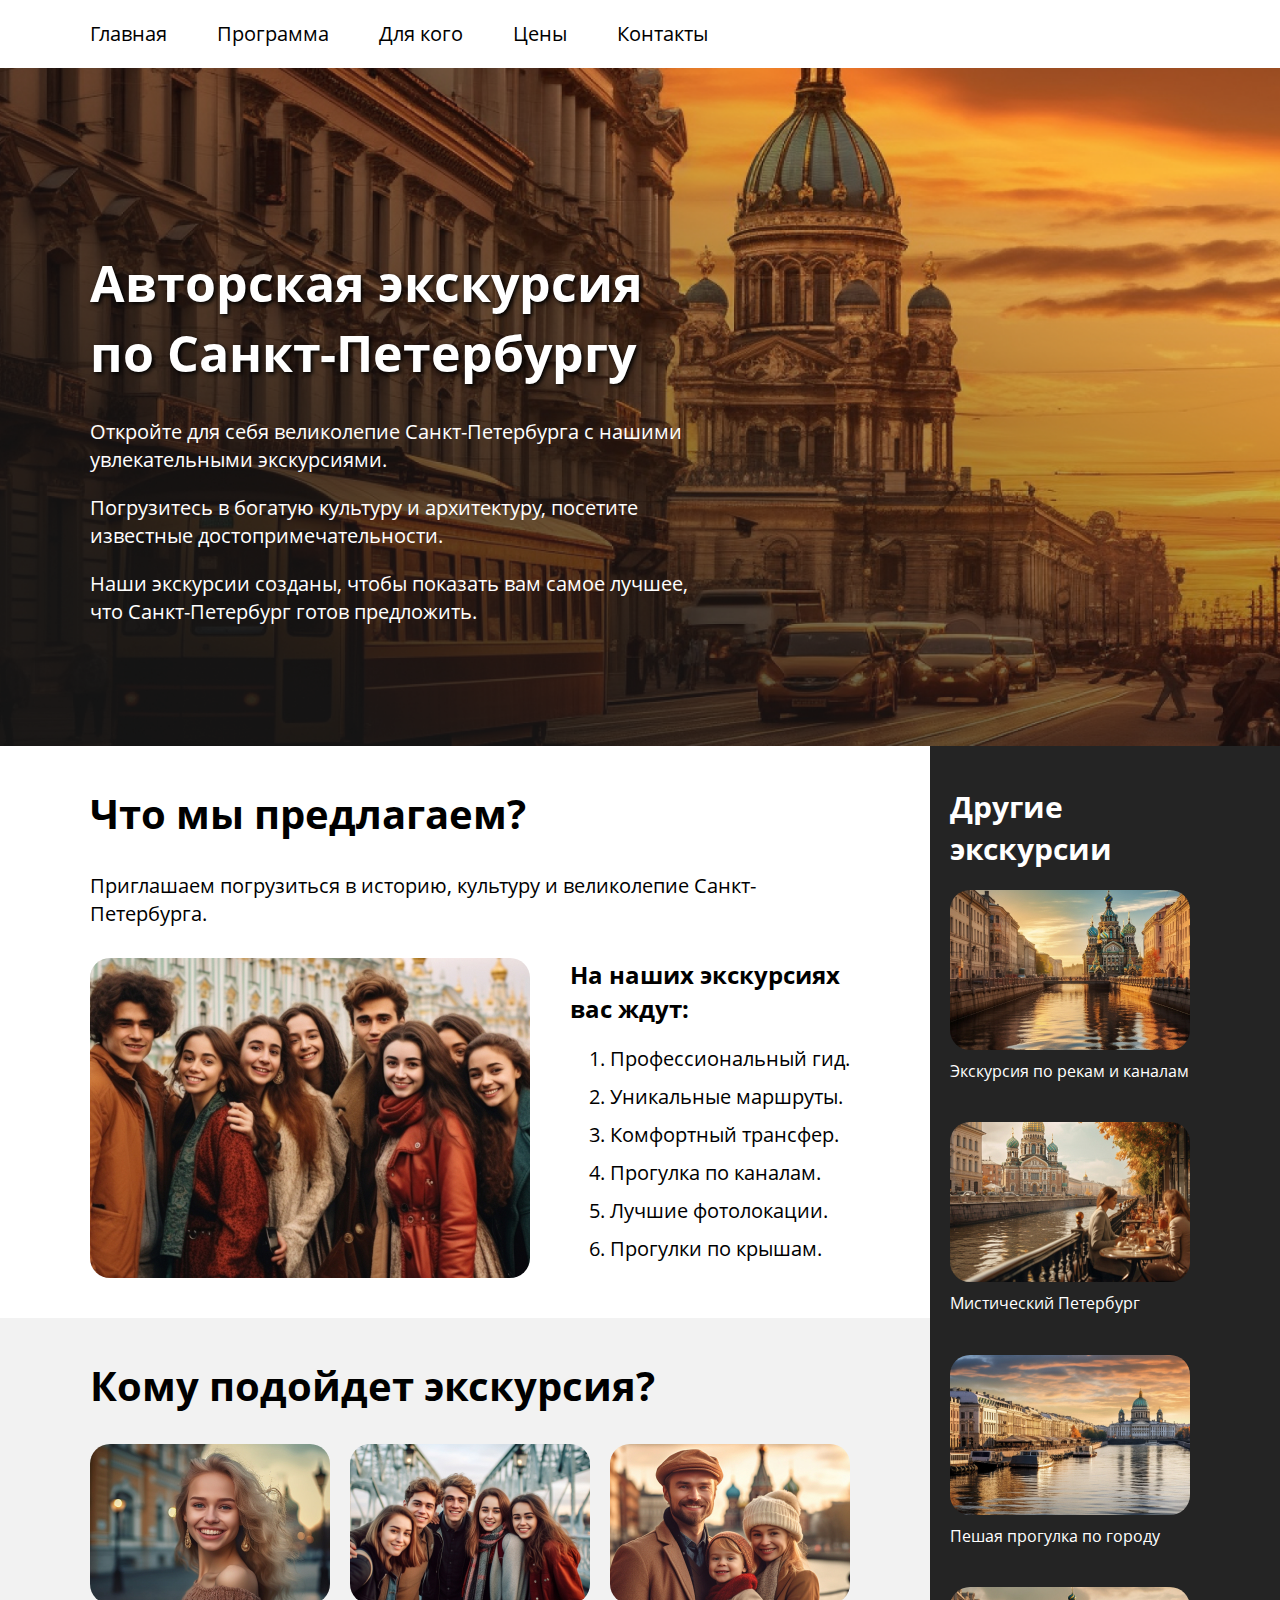
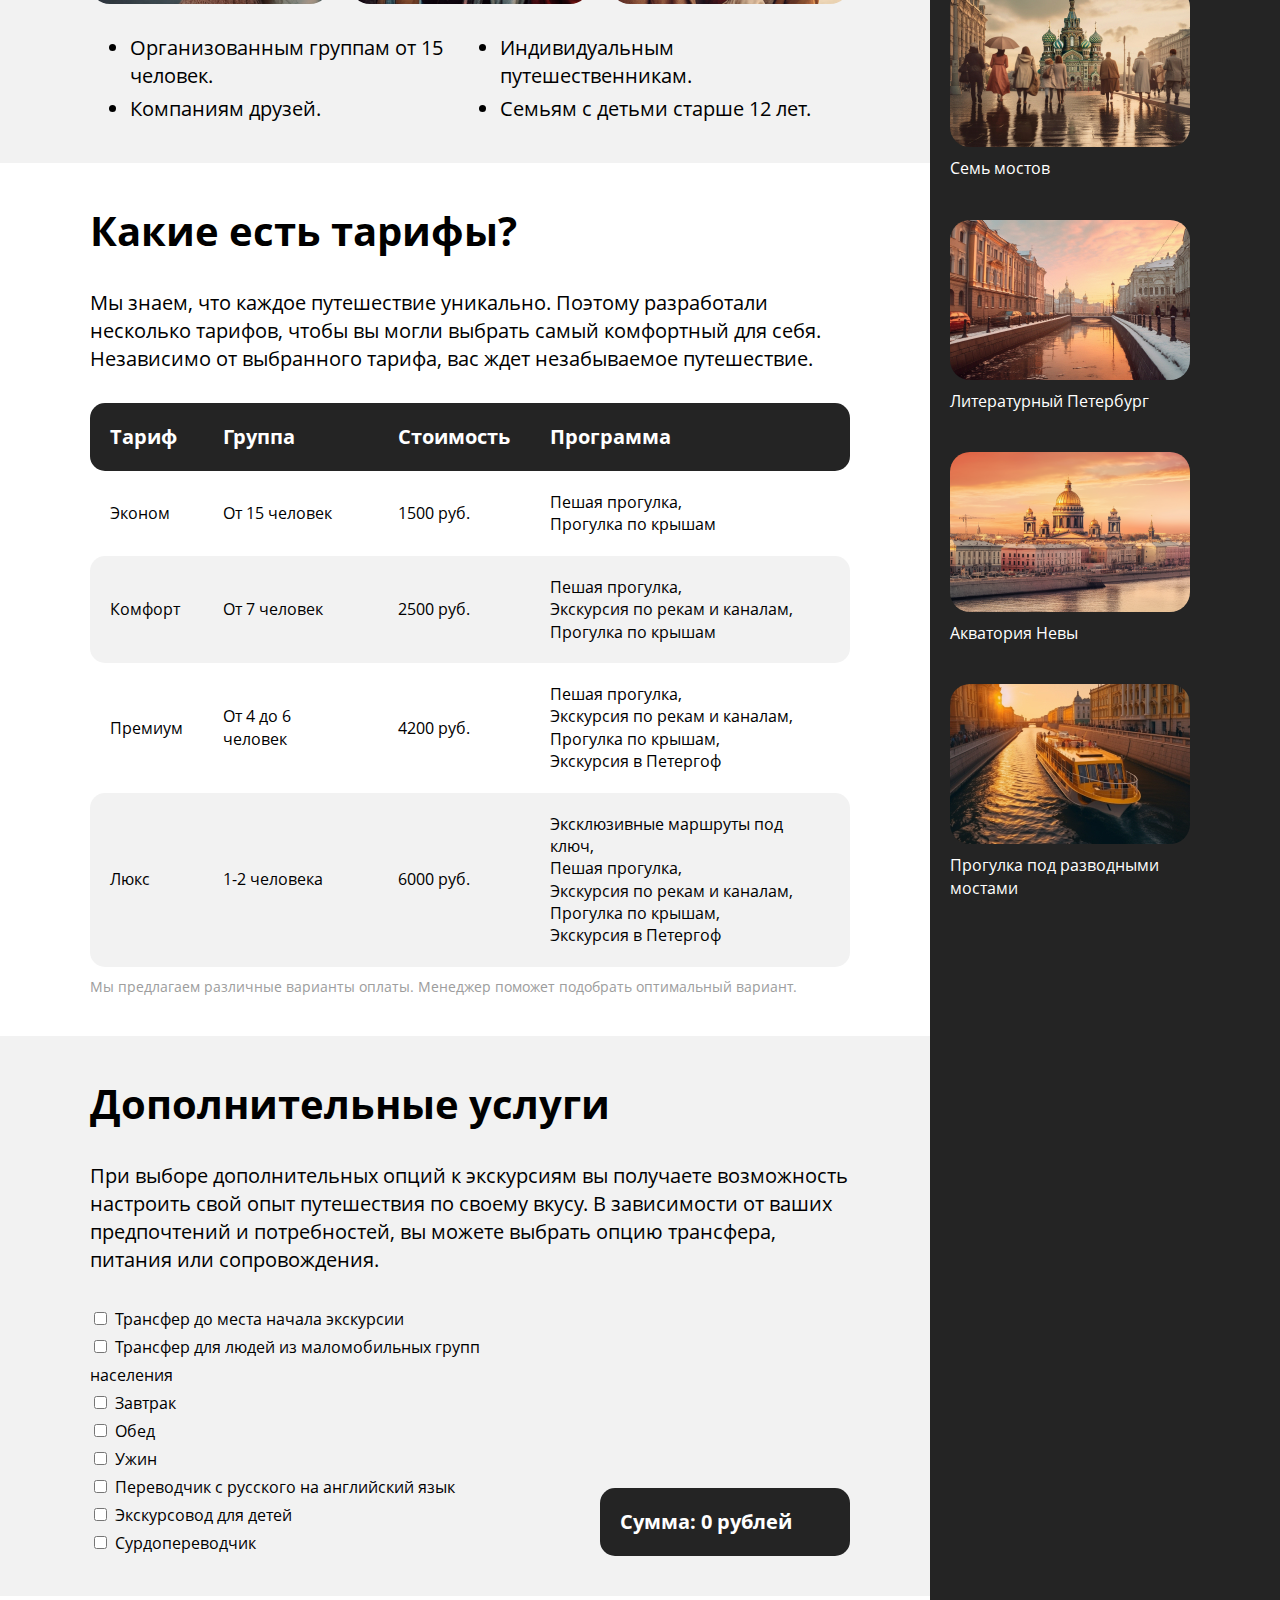
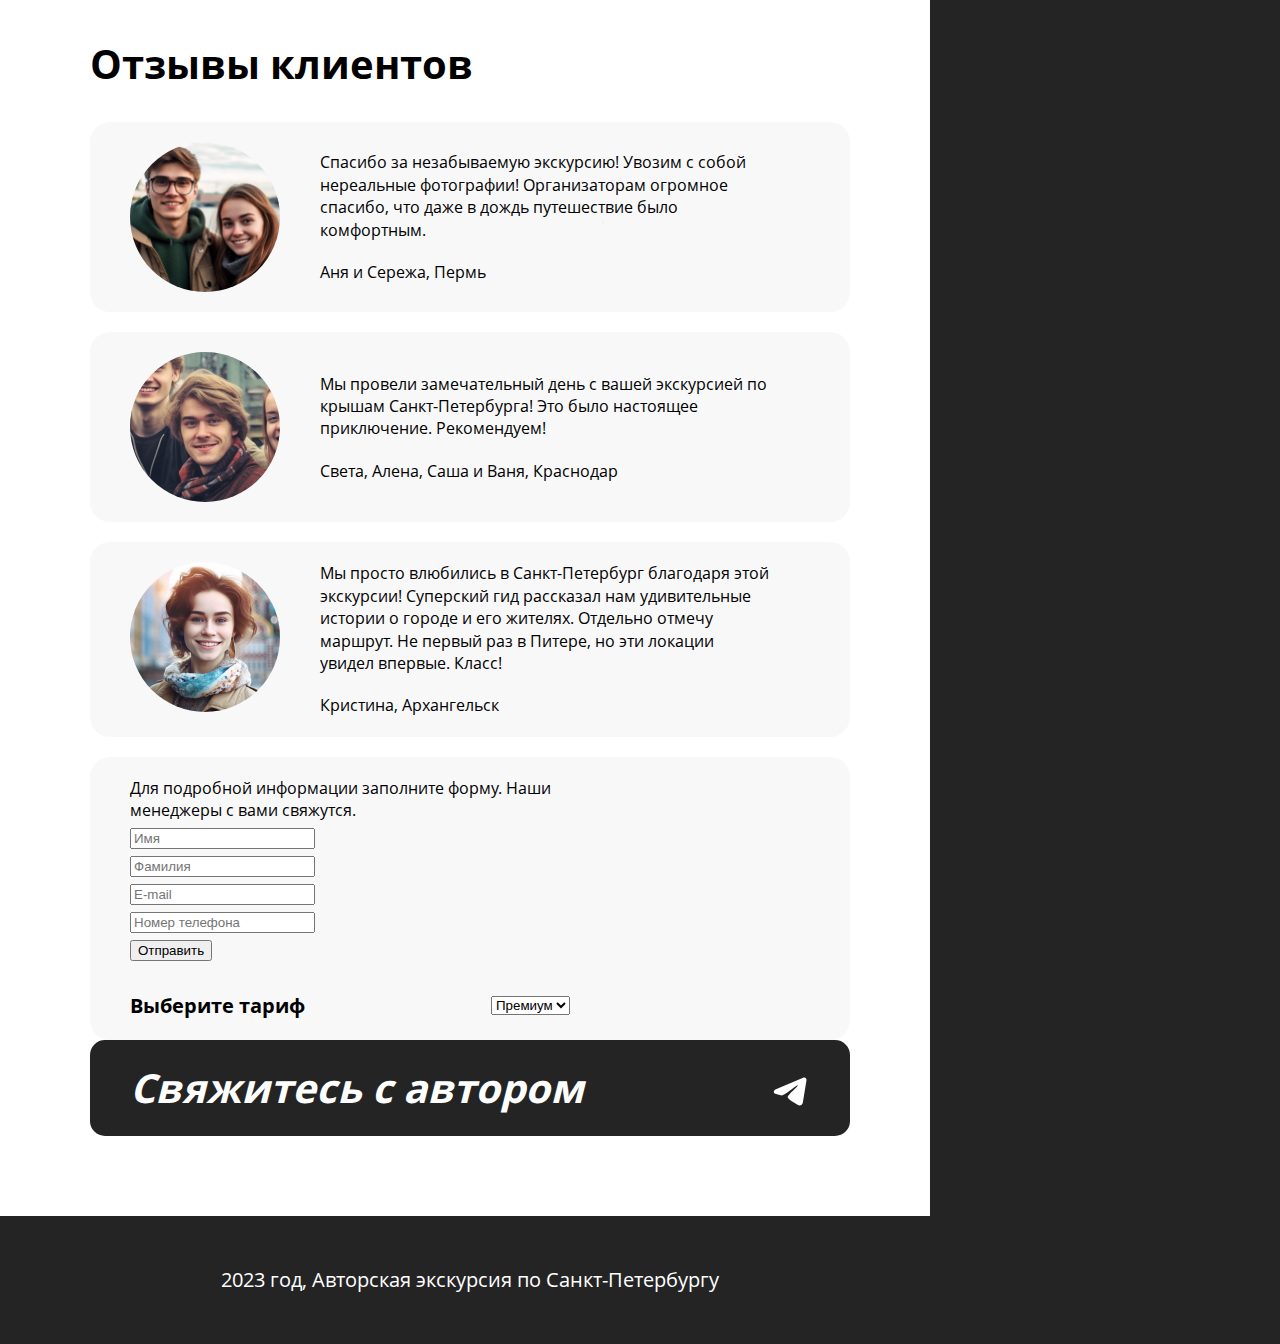
==== commit 7eb49d3e: "renaming" ====
--- a/index.html
+++ b/index.html
@@ -1,12 +1,14 @@
 <!DOCTYPE html>
 <html lang="ru" class="page">
-    <head>
-        <title>Экскурсия по Санкт-Петербургу</title>
-        <meta charset="utf-8">
-        <link rel="stylesheet" href="style.css">
-    </head>
-    <body calass="page-body">
-        <header class="page-header">
+<head>
+    <title>Экскурсия по Санкт-Петербургу</title>
+    <meta charset="utf-8">
+    <meta name="viewport" content="width=device-width, initial-scale=1.0">
+    <link rel="stylesheet" href="style.css">
+</head>
+<body class="page-body">
+    <header class="page-header">
+        <div class="container">
             <nav class="navbar">
                 <ul class="navbar-list">
                     <li class="navbar-item">
@@ -16,7 +18,7 @@
                         <a class="navbar-link" href="#program">Программа</a>
                     </li>
                     <li class="navbar-item">
-                        <a class="navbar-link" href="#audience">Для кого</a>
+                        <a class="navbar-link" href="#auditory">Для кого</a>
                     </li>
                     <li class="navbar-item">
                         <a class="navbar-link" href="#prices">Цены</a>
@@ -26,174 +28,179 @@
                     </li>
                 </ul>
             </nav>
-        </header>
-
-        <main>
-            <section id="intro" class="intro">
-                <div class="container">
-                    <div class="intro-content">    
-                        <h1 class="intro-title" align="center">Авторская экскурсия по Санкт-Петербургу</h1>
-                        <div>
-                            <p class="intro-text-wrapper">Откройте для себя великолепие Санкт-Петербурга с нашими увлекательными экскурсиями. 
-                                Погрузитесь в богатую культуру и архитектуру, посетите известные достопримечательности. 
-                                Наши экскурсии созданы, чтобы показать вам самое лучшее, что Санкт-Петербург готов предложить.</p>
-                        </div>
-                    </div>        
-                </div>
-            </section>
-
-            <div class="page-content">
-                <div class="container">
-                    <div class="page-main-column">
-                        <section class="page-section program" id="program">
-                            <h2 class="program-title">Что мы предлагаем?</h2>
-                            <div class="program-text-wrapper">
-                                <p>Приглашаем погрузиться в историю, культуру и великолепие Санкт-Петербурга.</p>
-                            </div>
-                            <div class="program-row">
-                                <div class="program-left">
-                                    <div class="program-image-wrapper">
-                                        <img class="program-image" src="images/program.jpg" alt="Туристы в Санкт-Петербурге" width="440" height="321">
-                                    </div>
-                                </div>
-                                <div class="programm-right">
-                                    <h3 class="program-subtitle">На наших экскурсиях вас ждут:</h3>
-                                    <ol class="program-list">
-                                        <li>Профессиональный гид.</li>
-                                        <li>Уникальные маршруты.</li>
-                                        <li>Комфортный трансфер.</li>
-                                        <li>Прогулка по каналам.</li>
-                                        <li>Лучшие фотолокации.</li>
-                                        <li>Прогулки по крышам.</li>
-                                    </ol>
-                                </div>
-                            </div>
-                        </section>
+        </div>
+    </header>
+
+    <main>
+        <section id="intro" class="intro">
+            <div class="container">
+                <div class="intro-content">    
+                    <h1 class="intro-title">Авторская экскурсия по Санкт-Петербургу</h1>
+                    <div class="intro-text-wrapper">
+                        <p>Откройте для себя великолепие Санкт-Петербурга с нашими увлекательными экскурсиями.</p> 
+                        <p>Погрузитесь в богатую культуру и архитектуру, посетите известные достопримечательности.</p> 
+                        <p>Наши экскурсии созданы, чтобы показать вам самое лучшее, что Санкт-Петербург готов предложить.</p>
+                    </div>
+                </div>        
+            </div>
+        </section>
+
+        <div class="page-content">
+            <div class="container">
+                <div class="page-main-column">
+                    <section class="page-section program" id="program">
+                        <h2 class="program-title">Что мы предлагаем?</h2>
+                        <div class="program-text-wrapper">
+                            <p>Приглашаем погрузиться в историю, культуру и великолепие Санкт-Петербурга.</p>
+                        </div>
+                        <div class="program-row">
+                            <div class="program-left">
+                                <div class="program-image-wrapper">
+                                    <img class="program-image" src="images/program.jpg" alt="Туристы в Санкт-Петербурге" width="630" height="531">
+                                </div>
+                            </div>
+                            <div class="program-right">
+                                <h3 class="program-subtitle">На наших экскурсиях вас ждут:</h3>
+                                <ol class="program-list">
+                                    <li>Профессиональный гид.</li>
+                                    <li>Уникальные маршруты.</li>
+                                    <li>Комфортный трансфер.</li>
+                                    <li>Прогулка по каналам.</li>
+                                    <li>Лучшие фотолокации.</li>
+                                    <li>Прогулки по крышам.</li>
+                                </ol>
+                            </div>
+                        </div>
+                    </section>
                     
-                    
-                        <section class="page-section page-section-with-bg auditory" id="audience">
-                            <div class="auditory-content">
-                                <h2 class="auditory-title">Кому подойдет экскурсия?</h2>
-                                <div class="auditory-top">
-                                    <div class="auditory-image-wrapper">
-                                        <img class="auditory-image" src="images/auditory-1.jpg" alt="Девушка в Санкт-Петербурге" width="243" height="160">
-                                    </div>
-                                    <div class="auditory-image-wrapper">
-                                        <img class="auditory-image" src="images/auditory-2.jpg" alt="Друзья в Санкт-Петербурге" width="243" height="160">
-                                    </div>
-                                    <div class="auditory-image-wrapper">
-                                        <img class="auditory-image" src="images/auditory-3.jpg" alt="Семья в Санкт-Петербурге" width="243" height="160">
-                                    </div>
-                                </div>
-                                <div class="auditory-bottom">
-                                    <ul class="auditory-list">
-                                        <li>Организованным группам от 15 человек.</li>
-                                        <li>Индивидуальным путешественникам.</li>
-                                        <li>Компаниям друзей.</li>
-                                        <li>Семьям с детьми старше 12 лет.</li>
-                                    </ul>
-                                </div>    
-                            </div>
-                        </section>
-
-                        <section class="page-section prices" id="prices">
-                            <h2 class="prices-title">Какие есть тарифы?</h2>
-                            <div class="prices-text-wrapper">
-                                <p>Мы знаем, что каждое путешествие уникально. Поэтому разработали несколько тарифов, чтобы вы могли выбрать самый комфортный для себя. 
-                                    Независимо от выбранного тарифа, вас ждет незабываемое путешествие.</p>
-                            </div>
-                            <table class="prices-table" width="500">
+                    <section class="page-section page-section-with-bg auditory" id="auditory">
+                        <div class="auditory-content">
+                            <h2 class="auditory-title">Кому подойдет экскурсия?</h2>
+                            <div class="auditory-top">
+                                <div class="auditory-image-wrapper">
+                                    <img class="auditory-image" src="images/auditory-1.jpg" alt="Девушка в Санкт-Петербурге" width="325" height="182">
+                                </div>
+                                <div class="auditory-image-wrapper">
+                                    <img class="auditory-image" src="images/auditory-2.jpg" alt="Друзья в Санкт-Петербурге" width="325" height="182">
+                                </div>
+                                <div class="auditory-image-wrapper">
+                                    <img class="auditory-image" src="images/auditory-3.jpg" alt="Семья в Санкт-Петербурге" width="325" height="182">
+                                </div>
+                            </div>
+                            <div class="auditory-bottom">
+                                <ul class="auditory-list">
+                                    <li>Организованным группам от 15 человек.</li>
+                                    <li>Индивидуальным путешественникам.</li>
+                                    <li>Компаниям друзей.</li>
+                                    <li>Семьям с детьми старше 12 лет.</li>
+                                </ul>
+                            </div>    
+                        </div>
+                    </section>
+
+                    <section class="page-section prices" id="prices">
+                        <h2 class="prices-title">Какие есть тарифы?</h2>
+                        <div class="prices-text-wrapper">
+                            <p>Мы знаем, что каждое путешествие уникально. Поэтому разработали несколько тарифов, чтобы вы могли выбрать самый комфортный для себя. Независимо от выбранного тарифа, вас ждет незабываемое путешествие.</p>
+                        </div>
+                        <table class="prices-table">
+                            <tr>
+                                        <th>Тариф</th>
+                                        <th>Группа</th>
+                                        <th>Стоимость</th>
+                                        <th>Программа</th>
+                            </tr>
                                 <tr>
-                                    <th width="200">Тариф</th>
-                                    <th width="300">Группа</th>
-                                    <th width="300">Стоимость</th>
-                                    <th width="400">Программа</th>
+                                    <td>Эконом</td>
+                                    <td>От 15 человек</td>
+                                    <td>1500 руб.</td>
+                                    <td>Пешая прогулка, <br>Прогулка по крышам</td>
                                 </tr>
                                 <tr>
-                                    <td width="200">Эконом</td>
-                                    <td width="300">От 15 человек</td>
-                                    <td width="300">1500 руб.</td>
-                                    <td width="400">Пешая прогулка, <br>Погрулка по крышам</td>
+                                    <td>Комфорт</td>
+                                    <td>От 7 человек</td>
+                                    <td>2500 руб.</td>
+                                    <td>Пешая прогулка, <br>Экскурсия по рекам и каналам, <br>Прогулка по крышам</td>
                                 </tr>
                                 <tr>
-                                    <td width="200">Комфорт</td>
-                                    <td width="300">От 7 человек</td>
-                                    <td width="300">2500 руб.</td>
-                                    <td width="400">Пешая прогулка, <br>Экскурсия по рекам и каналам, <br>Погрулка по крышам</td>
+                                    <td>Премиум</td>
+                                    <td>От 4 до 6 человек</td>
+                                    <td>4200 руб.</td>
+                                    <td>Пешая прогулка, <br>Экскурсия по рекам и каналам, <br>Прогулка по крышам, <br>Экскурсия в Петергоф</td>
                                 </tr>
                                 <tr>
-                                    <td width="200">Премиум</td>
-                                    <td width="300">От 4 до 6 человек</td>
-                                    <td width="300">4200 руб.</td>
-                                    <td width="400">Пешая прогулка, <br>Экскурсия по рекам и каналам, <br>Погрулка по крышам, <br>Экскурсия в Петергоф</td>
-                                </tr>
-                                <tr>
-                                    <td width="200">Люкс</td>
-                                    <td width="300"> 1-2 человека</td>
-                                    <td width="300">6000 руб.</td>
-                                    <td width="400">Эксклюзивные маршруты под ключ, <br>Пешая прогулка, <br>Экскурсия по рекам и каналам, <br>Погрулка по крышам, <br>Экскурсия в Петергоф</td>
-                                </tr>
-                            </table>
-                            <div class="prices-caption">
-                                Мы предлагаем различные варианты оплаты. Менеджер поможет подобрать оптимальный вариант.
-                            </div>
-                        </section>
-
-                        <section class="page-section page-section-with-bg services">
-                            <div class="services-content">
-                                <h2 class="services-title">Дополнительные услуги</h2>
-                                <div class="services-text">
-                                    <p>При выборе дополнительных опций к экскурсиям вы получаете возможность настроить свой опыт путешествия по своему вкусу. 
-                                        В зависимости от ваших предпочтений и потребностей, вы можете выбрать опцию трансфера, питания или сопровождения.
-                                    </p>
-                                </div>
-                                <div class="services-row">
-                                    <div class="services-left">
-                                        <form class="services-form" method="post" action="/">
-                                            <ul class="services-list">
-                                                <li>
-                                                    <input type="checkbox" name="services" value="transfer" data-price="100">
-                                                    <label>Трансфер до места начала экскурсии</label>
-                                                </li>
-                                                <li>
-                                                    <input type="checkbox" name="services" value="disabled_transfer" data-price="100">
-                                                    <label>Трансфер для людей из маломобильных групп населения</label>
-                                                </li>
-                                                <li>
-                                                    <input type="checkbox" name="services" value="breakfast" data-price="50">
-                                                    <label>Завтрак</label>
-                                                </li>
-                                                <li>
-                                                    <input type="checkbox" name="services" value="launch" data-price="80">
-                                                    <label>Обед</label>
-                                                </li>
-                                                <li>
-                                                    <input type="checkbox" name="services" value="dinner" data-price="70">
-                                                    <label>Ужин</label>
-                                                </li>
-                                                <li>
-                                                    <input type="checkbox" name="services" value="translator" data-price="150">
-                                                    <label>Переводчик с русского на английский язык</label>
-                                                </li>
-                                            </ul>
-                                        </form>
-                                    </div>
-                                    <div class="services-right">
-                                        <p class="services-price" id="total-price">Сумма: 0 рублей</p>
-                                    </div>
-                                </div>
-                            </div>
-                        </section>
-
-                        <section class="page-section-with-bg page-section reviews">
+                                    <td>Люкс</td>
+                                    <td> 1-2 человека</td>
+                                    <td>6000 руб.</td>
+                                    <td>Эксклюзивные маршруты под ключ, <br>Пешая прогулка, <br>Экскурсия по рекам и каналам, <br>Прогулка по крышам, <br>Экскурсия в Петергоф</td>
+                            </tr>
+                        </table>
+                        <div class="prices-caption">
+                            Мы предлагаем различные варианты оплаты. Менеджер поможет подобрать оптимальный вариант.
+                        </div>
+                    </section>
+
+                    <section class="page-section page-section-with-bg services">
+                        <div class="services-content">
+                            <h2 class="services-title">Дополнительные услуги</h2>
+                            <div class="services-text">
+                                <p>При выборе дополнительных опций к экскурсиям вы получаете возможность настроить свой опыт путешествия по своему вкусу. 
+                                    В зависимости от ваших предпочтений и потребностей, вы можете выбрать опцию трансфера, питания или сопровождения.
+                                </p>
+                            </div>                            
+                            <div class="services-row">
+                                <div class="services-left">
+                                    <form class="services-form" method="post" action="/">
+                                        <ul class="services-list">
+                                            <li>
+                                                <input type="checkbox" name="services" value="transfer" data-price="100">
+                                                <label>Трансфер до места начала экскурсии</label>
+                                            </li>
+                                            <li>
+                                                <input type="checkbox" name="services" value="disabled_transfer" data-price="100">
+                                                <label>Трансфер для людей из маломобильных групп населения</label>
+                                            </li>
+                                            <li>
+                                                <input type="checkbox" name="services" value="breakfast" data-price="100">
+                                                <label>Завтрак</label>
+                                            </li>
+                                            <li>
+                                                <input type="checkbox" name="services" value="lunch" data-price="100">
+                                                <label>Обед</label>
+                                            </li>
+                                            <li>
+                                                <input type="checkbox" name="services" value="dinner" data-price="100">
+                                                <label>Ужин</label>
+                                            </li>
+                                            <li>
+                                                <input type="checkbox" name="services" value="translator" data-price="100">
+                                                <label>Переводчик с русского на английский язык</label>
+                                            </li>
+                                            <li>
+                                                <input type="checkbox" name="services" value="children_guide" data-price="100">
+                                                <label>Экскурсовод для детей</label>
+                                            </li>
+                                            <li>
+                                                <input type="checkbox" name="services" value="sign_language_interpreter" data-price="100">
+                                                <label>Сурдопереводчик</label>
+                                            </li>
+                                        </ul>
+                                    </form>
+                                </div>
+                                <div class="services-right">
+                                    <div class="services-price" id="total-price">Сумма: 0 рублей</div>
+                                </div>
+                            </div>
+                        </div>
+                    </section>
+
+                    <section class="page-section reviews">
+                        
                             <h2 class="reviews-title">Отзывы клиентов</h2>
 
                             <div class="reviews-item">
                                 <div class="reviews-item-image-wrapper">
-                                    <img class="reviews-item-image" src="images/reviews-1.jpg"
-                                        alt="Молодая пара, которые посетили Санкт-Петербург, и они довольны этим."
-                                        width="149"
-                                        height="150">
+                                    <img class="reviews-item-image" src="images/reviews-1.jpg" alt="Молодая пара, которые посетили Санкт-Петербург, и они довольны этим." width="150" height="150">
                                 </div>
                                 <div class="reviews-item-content">
                                     <div class="reviews-item-text-wrapper">
@@ -201,9 +208,8 @@
                                     </div>
                                     <div class="reviews-item-author">Аня и Сережа, Пермь</div>
                                 </div>
-                            </div>
+                            </div>                            
                             
-                        
                             <div class="reviews-item">
                                 <div class="reviews-item-image-wrapper">
                                     <img class="reviews-item-image" src="images/reviews-2.jpg" alt="Друзья были рады посетить Санкт-Петербург" width="150" height="150">
@@ -214,9 +220,8 @@
                                     </div>
                                     <div class="reviews-item-author">Света, Алена, Саша и Ваня, Краснодар</div>
                                 </div>
-                            </div>
+                            </div>                            
                             
-                        
                             <div class="reviews-item">
                                 <div class="reviews-item-image-wrapper">
                                     <img class="reviews-item-image" src="images/reviews-3.jpg" alt="Девушка посетила Санкт-Петербург и полюбила его" width="150" height="150">
@@ -228,10 +233,10 @@
                                     <div class="reviews-item-author">Кристина, Архангельск</div>
                                 </div>
                             </div>
-                            
-                        </section>
-
-                        <section class="page-section-with-bg page-section contacts" id="contacts">
+                                                    
+                    </section>
+
+                        <section class="page-section contacts" id="contacts">
                             <div class="contacts-content">
                                 <div class="contacts-text-wrapper">
                                     <p>Для подробной информации заполните форму. Наши менеджеры с вами свяжутся.</p>
@@ -318,7 +323,7 @@
                                     <a class="card-image-link" href="#">
                                         <img class="card-image" src="images/card-7.jpg" alt="">
                                     </a>
-                                    <h3 class="card-image-title"><a href="#">Прогулка под разводными мостамии</a></h3>
+                                    <h3 class="card-image-title"><a href="#">Прогулка под разводными мостами</a></h3>
                                 </article>
                             </li>
                         </ul>
--- a/style.css
+++ b/style.css
@@ -2,154 +2,551 @@
     font-family: "Open Sans";
     font-style: normal;
     font-weight: 400;
-    src: url("./css/fonts/open-sans.woff2") format("woff2"),
-    url("./css/fonts/open-sans-bold.woff") format("woff");
+    font-display: swap;
+    src:
+        url("./fonts/open-sans.woff2") format('woff2'),
+        url("./fonts/open-sans.woff") format('woff'),
+        url("./fonts/OpenSans-Regular.ttf") format('ttf');
 }
 
 @font-face {
     font-family: "Open Sans";
-    font-style: bold;
-    font-weight: 700;
-    src: url("./css/fonts/open-sans-bold.woff2") format("woff2"),
-    url("./css/fonts/open-sans-bold.woff") format("woff");
+    font-style: normal;
+    font-weight: 700;
+    font-display: swap;
+    src:
+        url("./fonts/open-sans-bold.woff2") format("woff2"),
+        url("./fonts/open-sans-bold.woff") format("woff"),
+        url("./fonts/OpenSans-Bold.ttf") format("ttf");
+}
+
+.page{
+    height: 100%;
 }
 
 .page-body {
-    font-family: "Open Sans", sans-serif;
+    min-height: 100%;
+    margin: 0;
+    font-family: 'Open Sans', sans-serif;
     font-size: 20px;
+    line-height: 1.4;
     color: #000;
-    background-color: #fff;
-}
-
+}
+
+.container{
+    width: 1200px;
+    margin: 0 auto;
+    padding: 0 50px;
+    box-sizing: border-box;
+}
+
+.page-header{
+    padding: 20px 0;
+}
+
+/*-------------------------------------------------------navbar-------------------------------------------------------------------------*/
+.navbar-list{
+    list-style: none;
+    margin: 0;
+    padding: 0;
+    display: flex;
+    align-items: center;
+    flex-wrap: wrap;
+}
+
+.navbar-item:not(:last-child) {
+    margin-right: 50px;
+}
+
+.navbar-link {
+    color: #000000;
+    text-decoration: none;
+}
+
+.navbar-link:hover{
+    opacity: 0.5;
+}
+
+/*------------------------------------------------------------intro---------------------------------------------------------------------*/
 .intro{
+    min-height: 610px;
     background-image: url("./images/intro.png");
+    background-size: cover;
+    background-position: center;
+    background-color: #242424;
     color: #fff;
-    height: 800;
-    width: 1920;
+    padding-top: 180px;
+    padding-bottom: 120px;
+    box-sizing: border-box;
+}
+
+.intro .container {
+    padding-right: 550px;
 }
 
 .intro-title {
+    margin: 0;
+    margin-bottom: 30px;
     font-size: 50px;
     font-weight: bold;
     text-shadow: 2px 2px 4px #000000;
 }
 
-.page-content{
+.intro-text-wrapper p {
+    margin: 0;
+}
+
+.intro-text-wrapper p:not(:last-child) {
+    margin-bottom: 20px;
+}
+
+/*--------------------------------------------------------page---------------------------------------------------------------------------*/
+.page-content {
     background-image: linear-gradient(90deg, #fff 50%, #242424 50%);
 }
-.page-section-with-bg{
-    background:#9D9D9D;
-}
-
-
-.program-title{
+
+.page-content .container {
+    display: grid;
+    grid-template-columns: 1fr 260px;
+}
+
+.page-main-column {
+    background-color: #fff;
+}
+
+.page-section {
+    position: relative;
+    padding: 40px 80px 40px 0;
+}
+
+.page-section-with-bg::before {
+    content: "";
+    position: absolute;
+    top: 0;
+    right: 0;
+    bottom: 0;
+    width: 9999px;
+    background-color: #f2f2f2;
+}
+
+/*----------------------------------------------------PROGRAM-----------------------------------------------------------------------*/
+.program-title {
+    margin: 0;
+    margin-bottom: 30px;
     font-size: 40px;
     font-weight: 700;
 }
 
-.program-image-wrapper{
+.program-text-wrapper p {
+    margin: 0;
+}
+
+.program-text-wrapper p:not(:last-child) {
+    margin-bottom: 10px;
+}
+
+.program-row {
+    display: grid;
+    grid-template-columns: 440px 1fr;
+    gap: 40px;
+    margin-top: 30px;
+}
+
+.program-image-wrapper {
+    width: 100%;
+    height: 320px;
+    border-radius: 20px;
     overflow: hidden;
 }
 
-.program-image{
+.program-image {
+    display: block;
+    width: 100%;
+    height: 100%;
     object-fit: cover;
 }
 
-.program-subtitle{
+.program-subtitle {
+    margin: 0;
+    margin-bottom: 20px;
     font-size: 24px;
 }
 
-
-/*auditory*/
-.auditory-title{
+.program-list {
+    margin: 0;
+}
+
+.program-list li:not(:last-child) {
+    margin-bottom: 10px;
+}
+
+
+/*---------------------------------------------------------------------auditory----------------------------------------------*/
+.auditory {
+    position: relative;
+}
+
+.auditory-content {
+    position: relative;
+    z-index: 1;
+}
+
+.auditory-title {
+    margin: 0;
+    margin-bottom: 30px;
     font-size: 40px;
     font-weight: 700;
 }
 
-.auditory-image-wraper{
+.auditory-top {
+    display: grid;
+    grid-template-columns: repeat(3, 1fr);
+    gap: 20px;
+}
+
+.auditory-image-wrapper {
+    height: 160px;
     overflow: hidden;
-}
-
-.auditory-image{
+    border-radius: 20px;
+}
+
+.auditory-image {
+    display: block;
+    width: 100%;
+    height: 100%;
     object-fit: cover;
 }
 
-/*prices*/
-.price-title{
+.auditory-bottom {
+    margin-top: 30px;
+}
+
+.auditory-list {
+    margin: 0;
+    display: grid;
+    grid-template-columns: 1fr 1fr;
+    row-gap: 5px;
+    column-gap: 20px;
+}
+
+/*---------------------------------------------------------prices---------------------------------------------------------------------*/
+.prices-title {
+    margin: 0;
+    margin-bottom: 30px;
     font-size: 40px;
     font-weight: 700;
 }
 
-.prices-table th{
+.prices-text-wrapper p {
+    margin: 0;
+}
+
+.prices-text-wrapper p:not(:last-child) {
+    margin-bottom: 10px;
+}
+
+.prices-table {
+    width: 100%;
+    margin-top: 30px;
+    border-collapse: collapse;
+}
+
+.prices-table th {
+    padding: 20px;
+    background-color: #242424;
     font-weight: 700;
     color: #fff;
     text-align: left;
 }
 
-.prices-table td{
+.prices-table td {
     font-size: 16px;
-}
-
-.prices-caption{
+    padding: 20px;
+}
+
+.prices-table tr:nth-child(odd) td  {
+    background-color: #f2f2f2;
+}
+
+.prices-table th:first-child,
+.prices-table td:first-child {
+    border-radius: 15px 0 0 15px;
+}
+
+.prices-table th:last-child,
+.prices-table td:last-child {
+    border-radius: 0 15px 15px 0;
+}
+
+.prices-caption {
     font-size: 14px;
-    color: #9D9D9d;
-}
-
-
-/*service*/
-.service-title{
+    color: #9D9D9D;
+    margin-top: 10px;
+}
+
+
+/*---------------------------services---------------------------*/
+.services-content {
+    position: relative;
+    z-index: 1;
+}
+
+.services-title {
+    margin: 0;
+    margin-bottom: 30px;
     font-size: 40px;
     font-weight: 700;
 }
 
-.service-list label{
+.services-text-wrapper p {
+    margin: 0;
+}
+
+.services-text-wrapper p:not(:last-child) {
+    margin-bottom: 10px;
+}
+
+.services-row {
+    display: grid;
+    grid-template-columns: 1fr 250px;
+    gap: 40px;
+    margin-top: 30px;
+}
+
+.services-list{
+    margin: 0;
+    padding: 0;
+    list-style-type: none;
+}
+
+.services-list label{
     font-size: 16px;
 }
 
-.service-price{
+.services-right {
+    display: flex;
+    flex-direction: column;
+}
+
+.services-price {
+    margin-top: auto;
+    padding: 20px;
+    border-radius: 15px;
+    background-color: #242424;
+    color: #fff;
     font-size: 20px;
     font-weight: 700;
+    white-space: nowrap;
+}
+
+/*--------------------------------------reviews----------------------------------------------------------*/
+.page-section.reviews {
+    padding-bottom: 0;
+    margin-bottom: 20px;
+}
+
+.reviews-title {
+    font-size: 40px;
+    font-weight: 700;
+    margin: 0;
+    margin-bottom: 30px; 
+}
+
+.reviews-item {
+    display: grid;
+    grid-template-columns: 150px 1fr;
+    gap: 40px;
+    padding: 20px 80px 20px 40px;
+    border-radius: 20px;
+    background-color: #F8F8F8;
+}
+
+.reviews-item:not(:last-child) {
+    margin-bottom: 20px;
+}
+
+.reviews-item-image-wrapper {
+    width: 150px;
+    height: 150px; 
+    border-radius: 50%;
+    overflow: hidden;
+}
+
+.reviews-item-content {
+    align-self: center;
+}
+
+.reviews-item-image{
+    display: block;
+    width: 100%;
+    height: 100%;
+    object-fit: cover;
+}
+
+.reviews-item-text-wrapper{
+    font-size: 16px;
+}
+
+.reviews-item-text-wrapper p {
+    margin: 0;
+}
+
+.reviews-item-text-wrapper p:not(:last-child) {
+    margin-bottom: 10px;
+}
+
+.reviews-item-author {
+    margin-top: 20px;
+    font-size: 16px;
+}
+
+.page-section.contacts {
+    padding-top: 0;
+    padding-bottom: 80px;
+}
+
+
+/*---------------------------------------------------------contacts---------------------------------*/
+.contacts-content{
+    border-radius: 20px;
+    padding: 20px 280px 20px 40px;
+    background-color: #f8f8f8;
+}
+
+
+.contacts-text-wrapper {
+    font-size: 16px;
+}
+
+.contacts-text-wrapper p {
+    margin: 0;
+}
+
+.contacts-text-wrapper p:not(:last-child) {
+    margin-bottom: 10px;
+}
+
+.contacts-form-bottom {
+    display: flex;
+    justify-content: space-between;
+    align-items: center;
+    margin-top: 30px;
+}
+
+.contacts-tariff-label {
+    font-weight: 700;
+}
+
+.cont-address{
+    margin-top: 40px;
+    font: inherit;
+}
+
+.contacts-btn{
+    display: flex;
+    position: relative;
+    justify-content: space-between;
+    border-radius: 15px;
+    padding: 20px 40px;
+    padding-right: 80px;
+    background-color: #242424;
     color: #fff;
-    white-space: nowrap;
-}
-
-/*reviews*/
-.reviews-title{
     font-size: 40px;
     font-weight: 700;
-}
-
-.reviews-item{
-    font-size: 14px;
-}
-
-.reviews-item-image-wrapper{
+    text-decoration: none;
+}
+
+.contacts-btn::after{
+    content: "";
+    position: absolute;
+    top: 30px;
+    right: 40px;
+    width: 40px;
+    height: 40px;
+    background-image: url(./images/telegram.svg);
+    background-repeat: no-repeat;
+    background-size: contain;
+    background-position: center;
+}
+
+.contacts-btn:hover {
+    color: rgba(255, 255, 255, 0.5);
+}
+
+.contacts-btn:hover::after {
+    opacity: 0.5;
+}
+
+/*-------------------------------aside---------------------------------------------------*/
+.sidebar {
+    padding: 40px 0 40px 20px;
+    background-color: #242424;
+    color: #fff;
+}
+
+.sidebar-title{
+    margin: 0;
+    margin-bottom: 20px;
+    font-size: 30px;
+    font-weight: 700;
+}
+
+.sidebar-list{
+    margin: 0;
+    padding: 0;
+    list-style-type: none;
+}
+
+.sidebar li:not(:last-child) {
+    margin-bottom: 40px;
+}
+
+.card-image-link{
+    display: block;
+    width: 100%;
+    height: 160px;
+    border-radius: 20px;
     overflow: hidden;
 }
 
-.reviews-item-image{
+.card-image-link:hover {
+    opacity: 0.5;
+}
+
+.card-image{
+    display: block;
+    width: 100%;
+    height: 100%;
     object-fit: cover;
 }
 
-/*contacts*/
-.contacts-content{
-    font-size: 20px;
-}
-
-.content-address{
-    font-size: 14px;
-}
-
-/*aside*/
-.sidebar-title{
-    font-size: 40px;
-}
-.sidebar-list{
-    font-size: 20px;
-}
-.card{
-    overflow: hidden;
-}
-.card-image{
-    object-fit: cover;
+.card-image-title{
+    margin: 0;
+    margin-top: 10px;
+    font-size: 16px;
+    font-weight: 400;
+}
+
+.card-image-title a {
+    color: inherit;
+    text-decoration: none;
+}
+
+.card-image-title a:hover {
+    opacity: 0.5;
+}
+
+/*-----------------------------------------------------footer---------------------------------------------------------------------------*/
+.page-footer{
+    padding: 30px 0;
+    background-color: #242424;
+    color: #fff;
+}
+
+.page-footer .container {
+    padding-right: 390px;
+}
+
+.copyright{
+    text-align: center;
 }